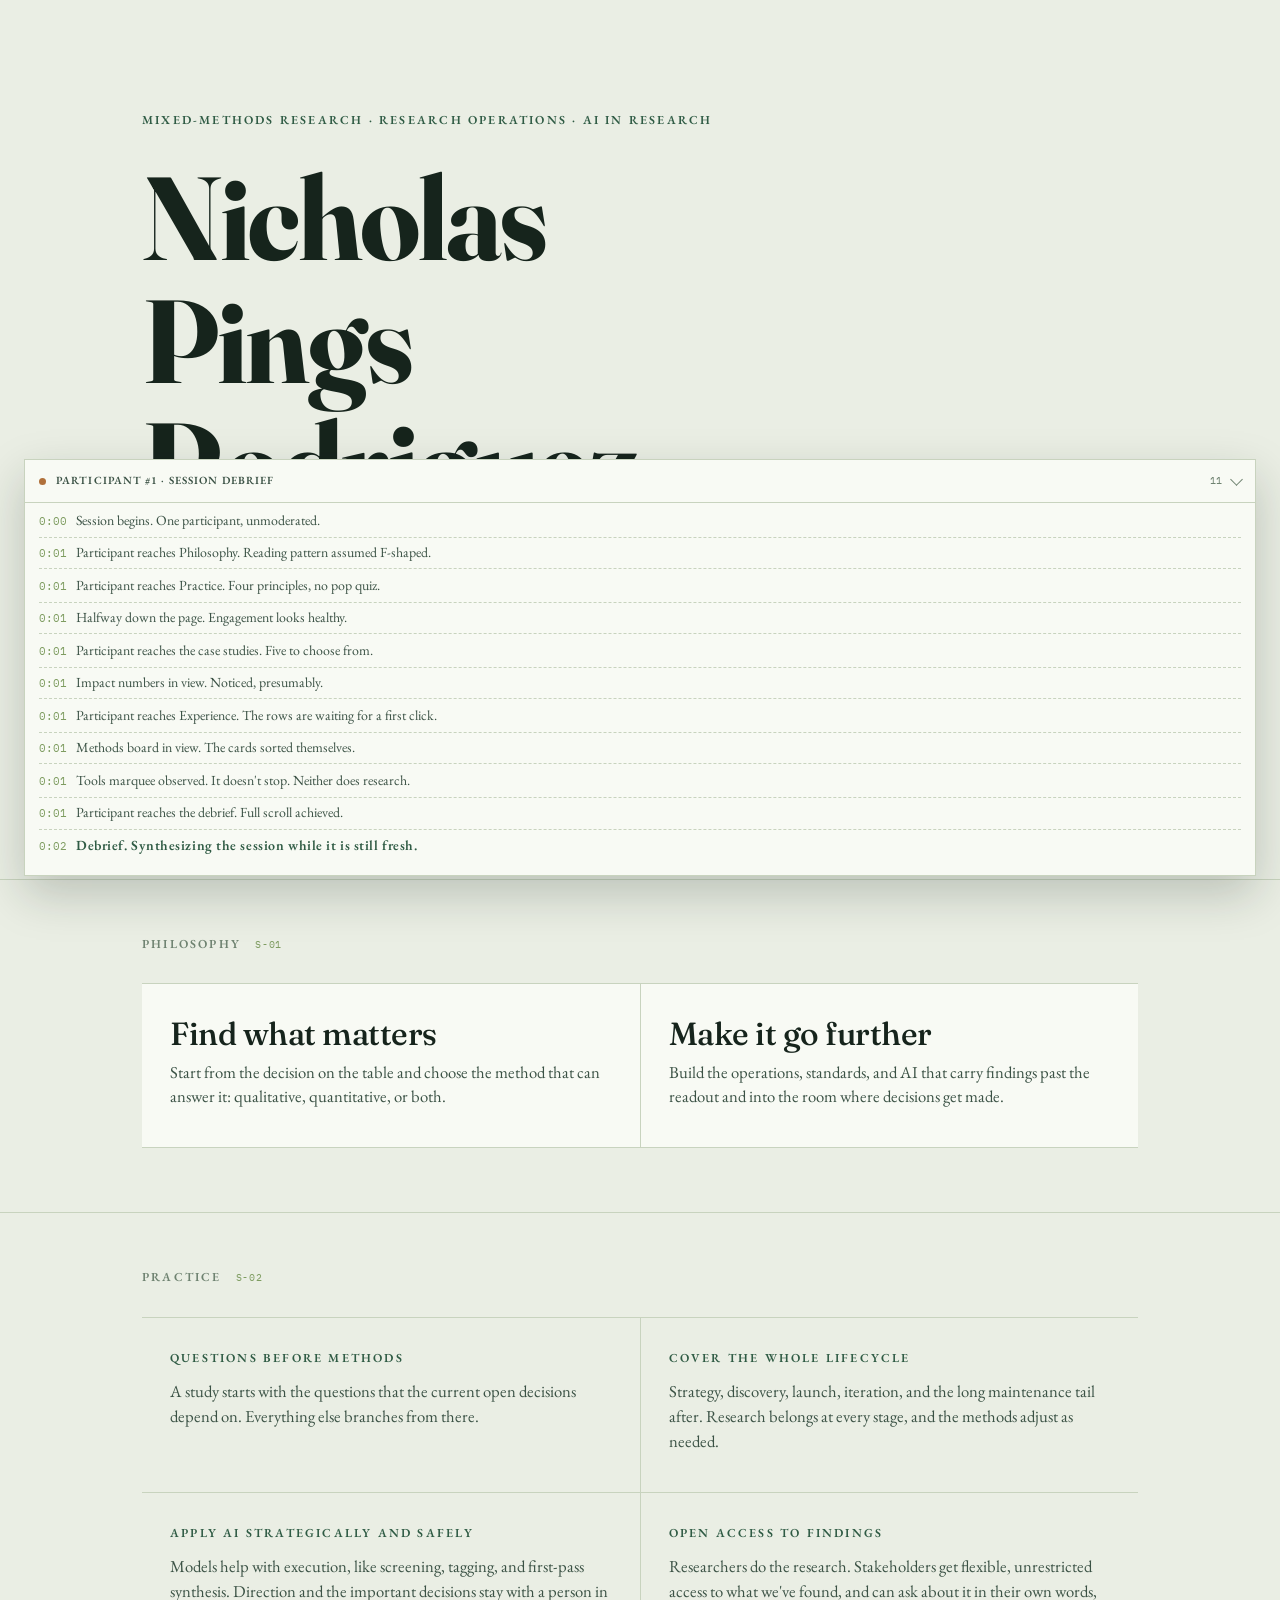
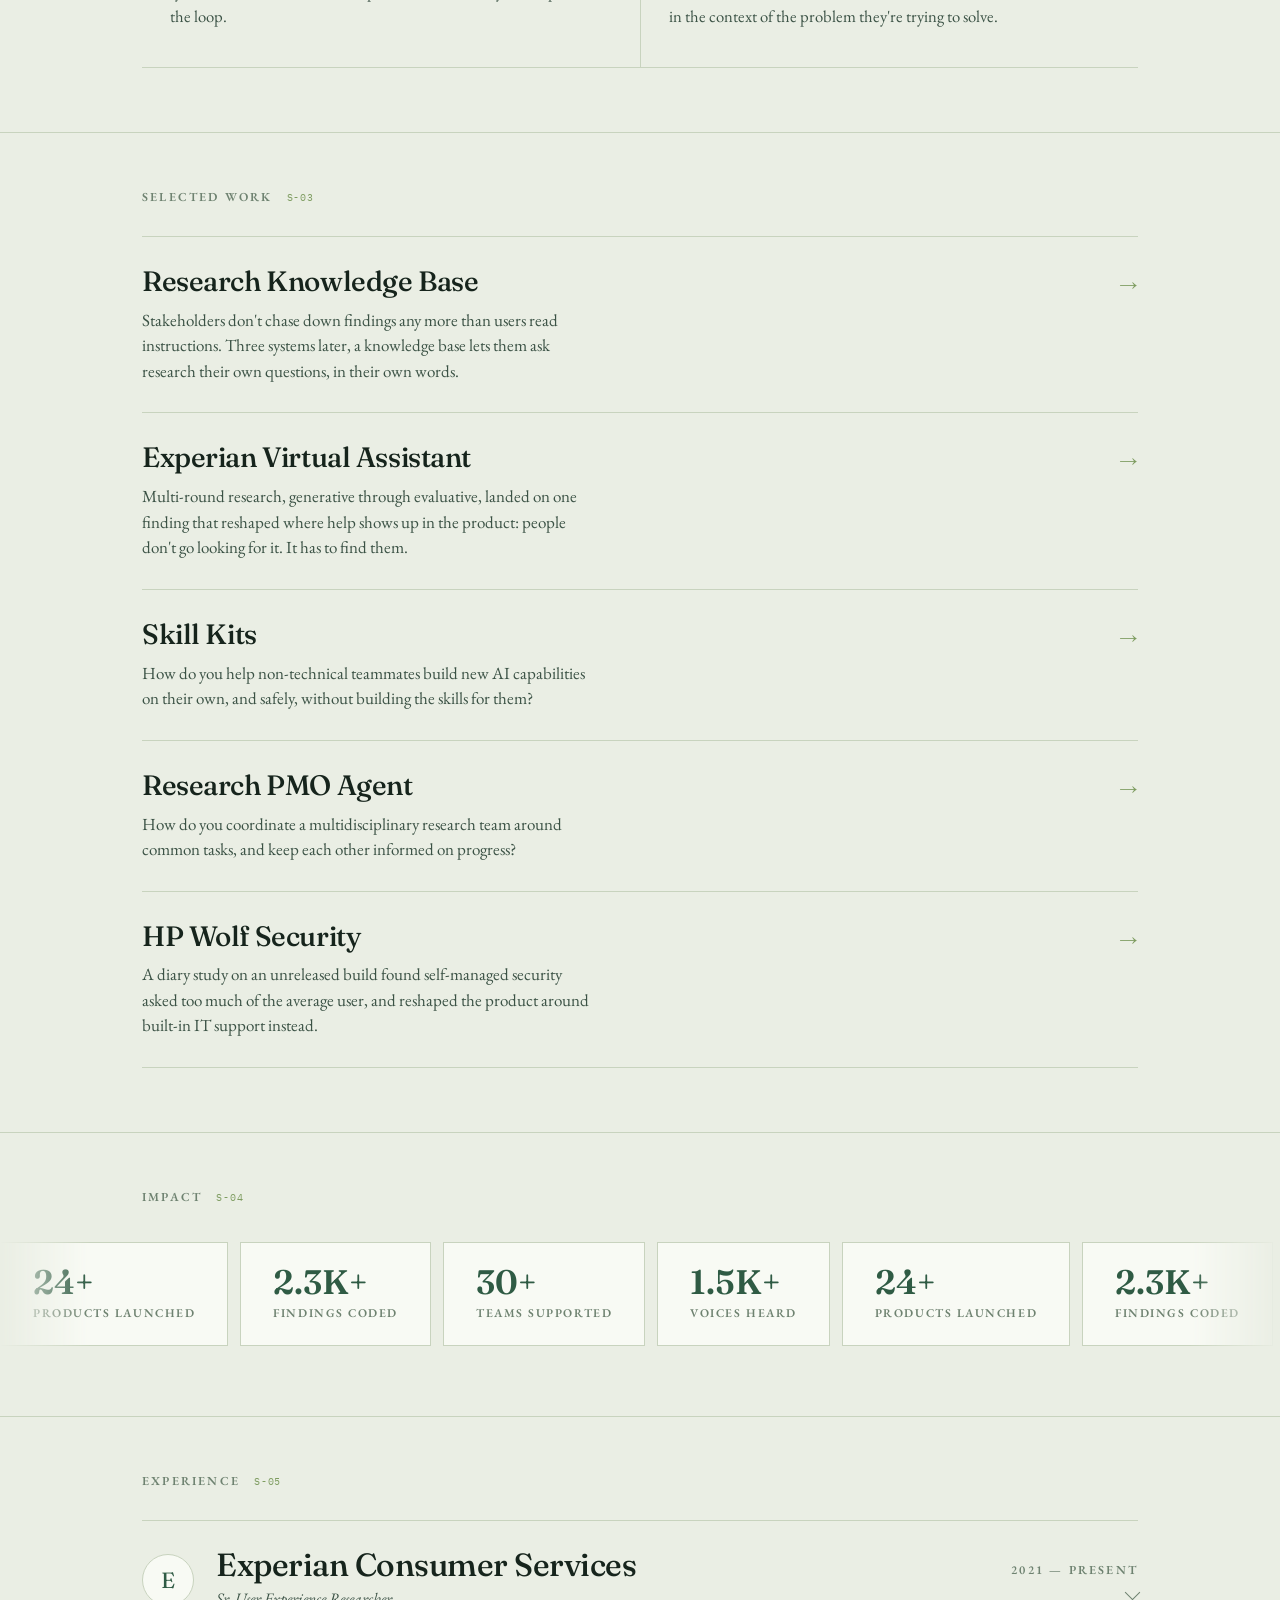
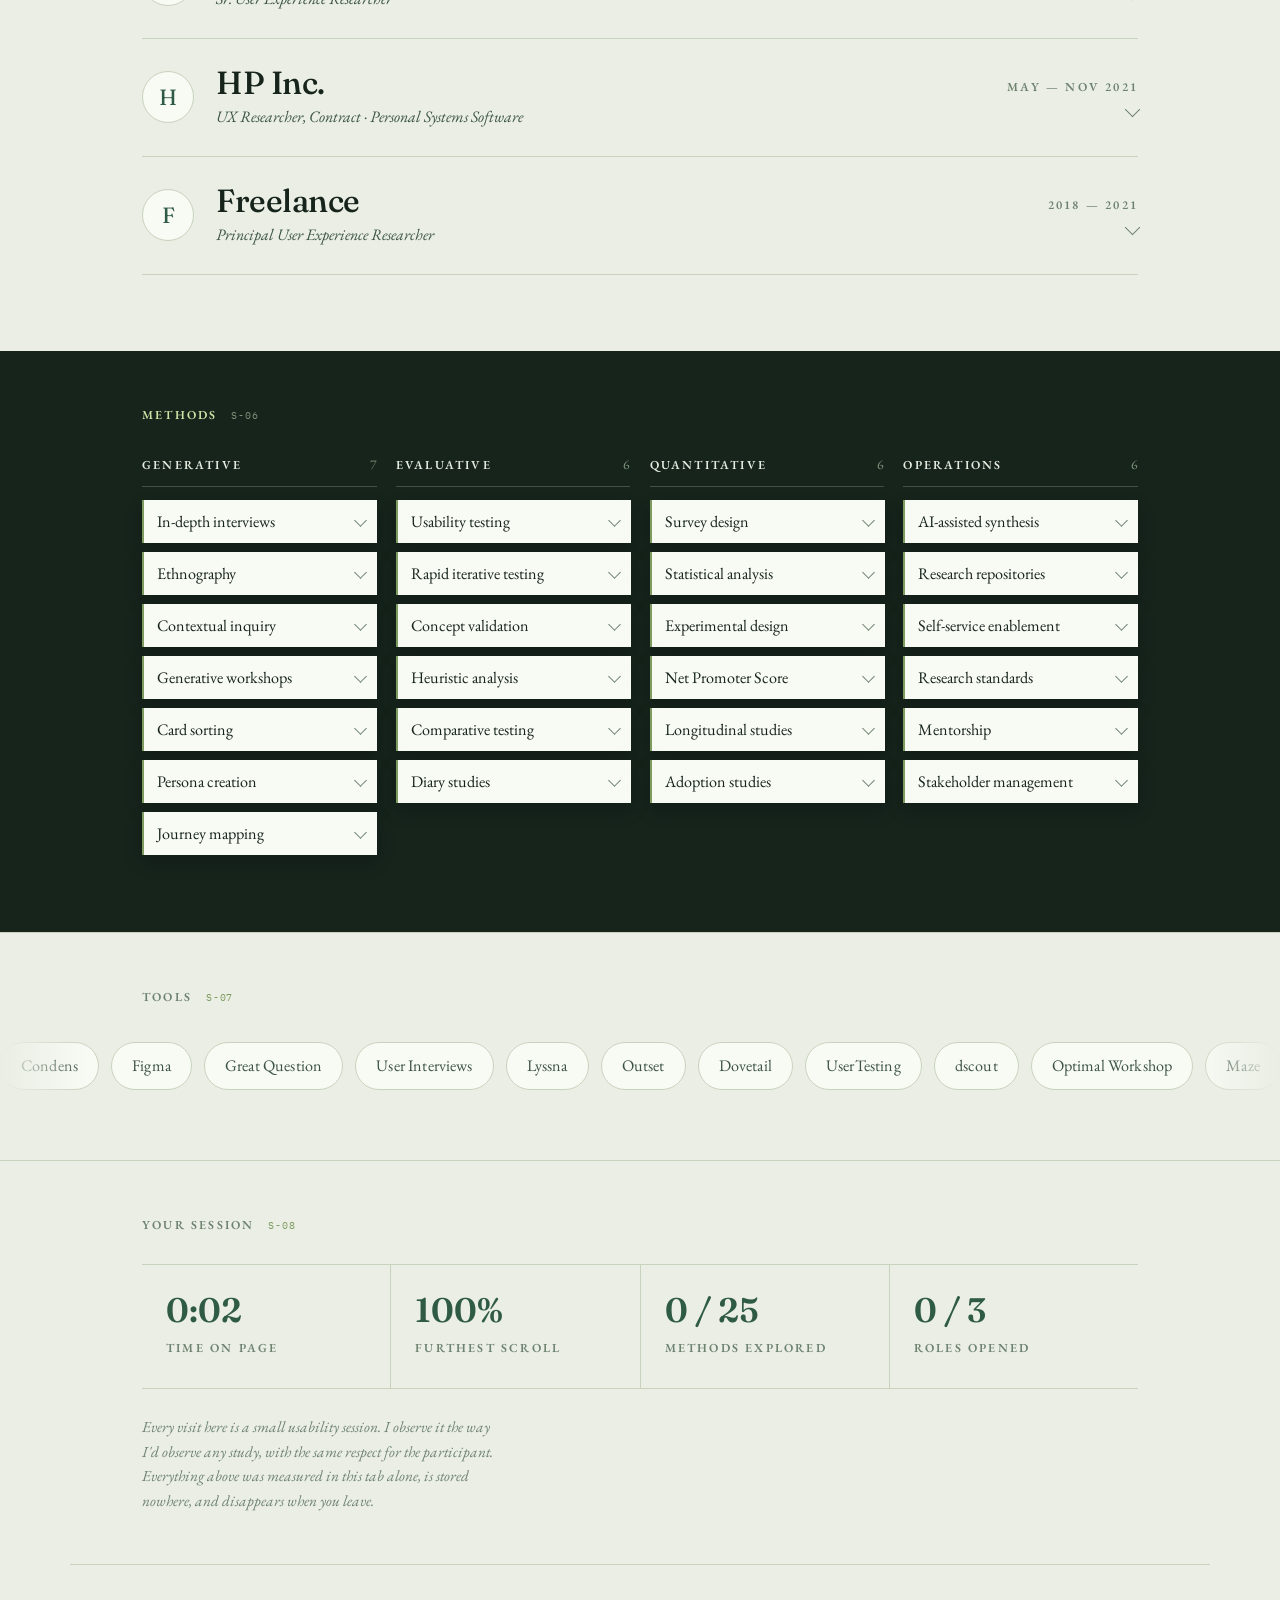
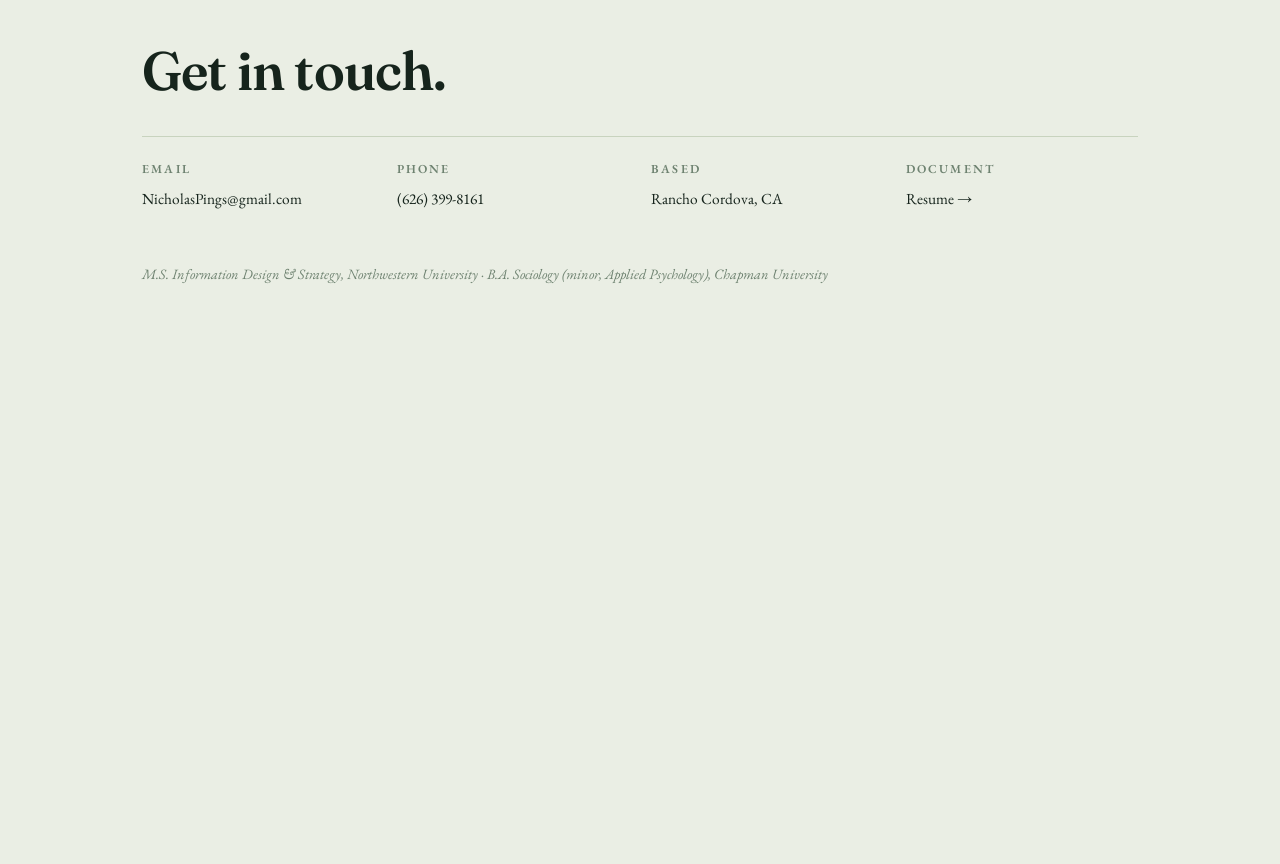
==== index.html @ bb171e82 "v2 homepage: new hero headline Co-Authored-By: Claude Opus 5.5 <noreply@anthropic.com>" ====
<!DOCTYPE html>
<html lang="en">
<head>
<meta charset="utf-8">
<meta name="viewport" content="width=device-width, initial-scale=1, viewport-fit=cover">
<meta name="color-scheme" content="light only">
<meta name="supported-color-schemes" content="light">
<title>Nicholas Pings Rodriguez &middot; Research, Research Operations &amp; AI</title>
<meta name="description" content="Mixed-methods researcher who rebuilt how research gets done at Experian, and brings AI into research with clear standards for where a model is trusted and where a person decides.">
<link rel="preconnect" href="https://fonts.googleapis.com">
<link rel="preconnect" href="https://fonts.gstatic.com" crossorigin>
<link href="https://fonts.googleapis.com/css2?family=EB+Garamond:ital,wght@0,400..600;1,400..500&family=Fraunces:opsz,wght@9..144,300..800&family=IBM+Plex+Mono:wght@400;500&display=swap" rel="stylesheet">
<style>
  :root{
    color-scheme: only light;
    --paper:#EAEEE4;
    --card:#F8FAF4;
    --ink:#16241C;
    --ink-soft:#3B5245;
    --muted:#6E8270;
    --rule:#C8D3BE;
    --pine:#2F5B44;
    --moss:#7E9C60;
    --leaf:#CFE2A6;
    --rec:#B0703A;
    --pad:clamp(22px,6vw,72px);
  }

  *{box-sizing:border-box;}
  html,body{margin:0;padding:0;max-width:100%;overflow-x:hidden;}
  html{
    scroll-behavior:smooth;
    background-color:var(--paper);
    background-image:linear-gradient(var(--paper),var(--paper));
  }
  body{
    background-color:transparent;color:var(--ink);
    font-family:"EB Garamond",Garamond,Georgia,serif;
    font-size:clamp(17px,1.05vw,19px);line-height:1.6;
    -webkit-font-smoothing:antialiased;-webkit-text-size-adjust:100%;
  }
  .page{background-color:var(--paper);background-image:linear-gradient(var(--paper),var(--paper));}
  a{color:inherit;}
  h2,h3{overflow-wrap:break-word;}

  .label{font-weight:600;font-size:.72em;letter-spacing:.18em;text-transform:uppercase;line-height:1.4;}
  .mono{font-family:"IBM Plex Mono",monospace;}
  .wrap{max-width:1140px;margin:0 auto;padding:0 var(--pad);}

  /* ================= hero ================= */
  .hero{padding-top:clamp(44px,9vw,112px);padding-bottom:clamp(36px,6vw,80px);}
  .eyebrow{color:var(--pine);margin:0 0 clamp(16px,3vw,28px);}
  h1.name{
    font-family:"Fraunces",Georgia,serif;font-weight:700;
    font-size:clamp(42px,13vw,118px);line-height:1.04;letter-spacing:-.02em;margin:0;
  }
  h1.name .dot{color:var(--moss);white-space:nowrap;}
  .thesis{
    font-style:italic;font-size:clamp(22px,5.6vw,42px);line-height:1.26;
    margin:clamp(20px,4vw,38px) 0 0;max-width:20ch;color:var(--ink-soft);
  }
  .mark{
    display:inline;padding:0 .08em;
    background-image:linear-gradient(var(--leaf),var(--leaf));
    background-repeat:no-repeat;background-position:0 90%;background-size:0% 32%;
  }
  .loaded .mark{background-size:100% 32%;transition:background-size .9s cubic-bezier(.22,.7,.2,1) .7s;}

  /* session pill */
  .session-pill{
    display:inline-flex;align-items:center;gap:9px;
    margin-top:clamp(26px,4vw,42px);padding:9px 16px;
    border:1px solid var(--rule);border-radius:999px;
    background-color:var(--card);background-image:linear-gradient(var(--card),var(--card));
    font-size:11.5px;letter-spacing:.12em;text-transform:uppercase;font-weight:500;
    color:var(--ink-soft);
  }
  .rec-dot{
    width:8px;height:8px;border-radius:50%;flex:none;
    background-color:var(--rec);background-image:linear-gradient(var(--rec),var(--rec));
    animation:blink 1.8s ease-in-out infinite;
  }
  @keyframes blink{0%,100%{opacity:1;}50%{opacity:.25;}}

  .rise{opacity:0;transform:translateY(14px);}
  .loaded .rise{opacity:1;transform:none;transition:opacity .8s ease,transform .8s cubic-bezier(.22,.7,.2,1);}
  .loaded .d1{transition-delay:.05s;}
  .loaded .d2{transition-delay:.16s;}
  .loaded .d3{transition-delay:.3s;}
  .loaded .d4{transition-delay:.44s;}

  /* ================= sections ================= */
  .band{border-top:1px solid var(--rule);}
  .sec-head{padding:clamp(34px,5vw,56px) 0 clamp(20px,2.6vw,30px);display:flex;align-items:baseline;gap:14px;}
  .sec-head .label{color:var(--muted);margin:0;}
  .sec-code{font-size:10px;color:var(--moss);letter-spacing:.08em;}

  .facets{
    display:grid;grid-template-columns:repeat(2,minmax(0,1fr));gap:1px;
    background-color:var(--rule);
    border-top:1px solid var(--rule);border-bottom:1px solid var(--rule);
    margin-bottom:clamp(34px,5vw,70px);
  }
  .facet{
    background-color:var(--paper);background-image:linear-gradient(var(--paper),var(--paper));
    min-width:0;padding:clamp(22px,2.8vw,32px) clamp(18px,2.2vw,28px) clamp(26px,3.4vw,38px);
  }
  .facet .label{color:var(--pine);display:block;margin-bottom:12px;}
  .facet p{margin:0;color:var(--ink-soft);line-height:1.5;font-size:.98em;}
  @media(max-width:760px){.facets{grid-template-columns:1fr;}}
  .facet.facet-head{background-color:var(--card);background-image:linear-gradient(var(--card),var(--card));}
  .facet-head .role-org{margin-bottom:8px;}

  /* ================= roles ================= */
  .roles{border-top:1px solid var(--rule);margin-bottom:clamp(30px,5vw,64px);}

  /* ================= case studies ================= */
  .cases{border-top:1px solid var(--rule);margin-bottom:clamp(30px,5vw,64px);}
  .case-card{
    display:block;text-decoration:none;color:inherit;
    padding:clamp(20px,2.8vw,28px) 0;border-bottom:1px solid var(--rule);
  }
  .case-card-top{display:flex;align-items:baseline;justify-content:space-between;gap:14px;}
  .case-card h3{
    font-family:"Fraunces",Georgia,serif;font-weight:500;
    font-size:clamp(21px,2.8vw,28px);letter-spacing:-.015em;margin:0;line-height:1.15;
  }
  .case-arrow{flex:none;color:var(--moss);font-size:1.1em;transition:transform .25s ease;}
  .case-card:hover .case-arrow{transform:translateX(4px);color:var(--pine);}
  .case-card p{margin:8px 0 0;color:var(--ink-soft);line-height:1.5;max-width:56ch;}
  details.role{border-bottom:1px solid var(--rule);}
  details.role summary{
    list-style:none;cursor:pointer;display:grid;
    grid-template-columns:auto minmax(0,1fr) auto;
    align-items:center;gap:clamp(12px,2.4vw,22px);
    padding:clamp(18px,2.4vw,26px) 0;
  }
  details.role summary::-webkit-details-marker{display:none;}
  .logo{
    width:clamp(40px,5vw,52px);height:clamp(40px,5vw,52px);flex:none;
    border-radius:50%;border:1px solid var(--rule);
    background-color:var(--card);background-image:linear-gradient(var(--card),var(--card));
    display:flex;align-items:center;justify-content:center;
    font-family:"Fraunces",Georgia,serif;font-size:clamp(17px,2vw,22px);
    color:var(--pine);line-height:1;
  }
  .logo img{width:100%;height:100%;border-radius:50%;object-fit:contain;padding:8px;}
  .role-org{
    font-family:"Fraunces",Georgia,serif;font-weight:500;
    font-size:clamp(21px,2.8vw,32px);line-height:1.1;letter-spacing:-.015em;margin:0;
  }
  .role-title{color:var(--ink-soft);margin:4px 0 0;font-style:italic;font-size:.94em;}
  .role-when{color:var(--muted);text-align:right;white-space:nowrap;}
  .chev{
    display:block;width:11px;height:11px;margin:8px 0 0 auto;
    border-right:1.5px solid var(--muted);border-bottom:1.5px solid var(--muted);
    transform:rotate(45deg);transition:transform .3s ease;
  }
  details.role[open] .chev{transform:rotate(-135deg);}
  .role-body{padding:0 0 clamp(24px,3vw,32px);max-width:64ch;}
  .role-body p{margin:0;color:var(--ink-soft);line-height:1.55;}
  .role-body ul{margin:14px 0 0;padding:0;list-style:none;}
  .role-body li{position:relative;padding-left:16px;margin-bottom:7px;color:var(--ink-soft);line-height:1.5;}
  .role-body li::before{content:"";position:absolute;left:0;top:.62em;width:7px;height:1.5px;background-color:var(--moss);}
  details.role[open] .role-body{animation:fadeUp .45s ease both;}
  @keyframes fadeUp{from{opacity:0;transform:translateY(6px);}to{opacity:1;transform:none;}}
  @media(max-width:640px){
    details.role summary{grid-template-columns:auto minmax(0,1fr);position:relative;}
    .role-when{grid-column:2;text-align:left;margin-top:2px;}
    .chev{display:none;}
    details.role summary::after{
      content:"";position:absolute;right:0;top:50%;width:10px;height:10px;
      border-right:1.5px solid var(--muted);border-bottom:1.5px solid var(--muted);
      transform:translateY(-70%) rotate(45deg);transition:transform .3s ease;
    }
    details.role[open] summary::after{transform:translateY(-30%) rotate(-135deg);}
  }

  /* ================= methods board ================= */
  .sort{
    background-color:var(--ink);background-image:linear-gradient(var(--ink),var(--ink));
    color:#E6EDE0;margin-top:clamp(38px,6vw,80px);padding-bottom:clamp(44px,6vw,80px);overflow:hidden;
  }
  .sort .sec-head .label{color:var(--leaf);}
  .sort .sec-code{color:#7E9179;}
  .board{display:grid;grid-template-columns:repeat(4,minmax(0,1fr));gap:clamp(12px,1.5vw,20px);align-items:start;}
  @media(max-width:900px){.board{grid-template-columns:repeat(2,minmax(0,1fr));}}

  .cluster{min-width:0;}
  .cluster-head{
    display:flex;align-items:baseline;justify-content:space-between;gap:10px;
    padding-bottom:10px;margin-bottom:13px;border-bottom:1px solid rgba(230,237,224,.22);
    opacity:0;transform:translateY(8px);
  }
  .sorted .cluster-head{opacity:1;transform:none;transition:opacity .6s ease .5s,transform .6s ease .5s;}
  .cluster-head .label{color:#E6EDE0;}
  .cluster-head .n{color:#7E9179;font-size:.8em;}

  .chip{
    display:block;
    background-color:var(--card);background-image:linear-gradient(var(--card),var(--card));
    color:var(--ink);border-left:2px solid var(--moss);
    padding:0;margin-bottom:9px;
    box-shadow:0 8px 18px rgba(0,0,0,.2);
    opacity:0;transform:translate(var(--dx,0px),var(--dy,0px)) rotate(var(--r,0deg));
    will-change:transform,opacity;
  }
  .sorted .chip{
    opacity:1;transform:none;
    transition:transform 1s cubic-bezier(.2,.72,.24,1),opacity .55s ease,border-color .25s ease;
    transition-delay:calc(var(--i) * 38ms);
  }
  .chip:last-child{margin-bottom:0;}
  .chip:hover{border-left-color:var(--pine);}
  .chip[open]{border-left-color:var(--pine);}
  .chip summary{
    display:flex;align-items:center;justify-content:space-between;gap:10px;
    list-style:none;cursor:pointer;padding:11px 12px 11px 13px;
  }
  .chip summary::-webkit-details-marker{display:none;}
  .chip-name{font-size:.95em;line-height:1.3;}
  .chip-caret{
    flex:none;width:9px;height:9px;margin-top:-2px;
    border-right:1.5px solid var(--muted);border-bottom:1.5px solid var(--muted);
    transform:rotate(45deg);transition:transform .28s ease;
  }
  .chip[open] .chip-caret{transform:rotate(-135deg);border-color:var(--pine);}
  .chip-desc{margin:0;padding:0 13px 13px;font-size:.86em;line-height:1.45;color:var(--ink-soft);font-style:italic;}
  .chip[open] .chip-desc{animation:fadeUp .3s ease both;}

  /* ================= marquees ================= */
  .impact,.tools{padding-bottom:clamp(34px,5vw,64px);}
  .marquee{
    position:relative;overflow:hidden;padding:6px 0;
    -webkit-mask-image:linear-gradient(90deg,transparent,#000 7%,#000 93%,transparent);
    mask-image:linear-gradient(90deg,transparent,#000 7%,#000 93%,transparent);
  }
  .track{display:flex;width:max-content;animation:slide 46s linear infinite;}
  .track > *{margin-right:12px;}
  .track-impact{animation-duration:38s;}
  .marquee:hover .track,.marquee:focus-within .track{animation-play-state:paused;}
  @keyframes slide{to{transform:translateX(-50%);}}
  .tool{
    flex:none;padding:10px 20px;border:1px solid var(--rule);border-radius:999px;
    background-color:var(--card);background-image:linear-gradient(var(--card),var(--card));
    color:var(--ink-soft);white-space:nowrap;font-size:.95em;letter-spacing:.01em;
  }
  .stat{
    flex:none;display:flex;flex-direction:column;gap:5px;
    padding:clamp(16px,2vw,22px) clamp(24px,2.6vw,32px);
    border:1px solid var(--rule);
    background-color:var(--card);background-image:linear-gradient(var(--card),var(--card));
    min-width:150px;
  }
  .stat-num{
    font-family:"Fraunces",Georgia,serif;font-weight:600;
    font-size:clamp(26px,3vw,34px);line-height:1;color:var(--pine);
  }
  .stat-label{font-weight:600;font-size:.7em;letter-spacing:.13em;text-transform:uppercase;color:var(--muted);}

  /* ================= debrief ================= */
  .debrief{border-top:1px solid var(--rule);padding-bottom:clamp(30px,4vw,52px);}
  .debrief-grid{
    display:grid;grid-template-columns:repeat(4,minmax(0,1fr));gap:1px;
    background-color:var(--rule);border-top:1px solid var(--rule);border-bottom:1px solid var(--rule);
  }
  @media(max-width:760px){.debrief-grid{grid-template-columns:repeat(2,minmax(0,1fr));}}
  .d-cell{
    background-color:var(--paper);background-image:linear-gradient(var(--paper),var(--paper));
    padding:clamp(18px,2.4vw,28px) clamp(16px,2vw,24px);
  }
  .d-num{
    font-family:"Fraunces",Georgia,serif;font-weight:600;
    font-size:clamp(24px,3vw,34px);line-height:1;color:var(--pine);display:block;margin-bottom:6px;
    font-variant-numeric:tabular-nums;
  }
  .d-cell .label{color:var(--muted);}
  .debrief-note{
    margin:clamp(18px,2.4vw,26px) 0 0;color:var(--muted);font-size:.9em;font-style:italic;max-width:52ch;
  }

  /* ================= observer panel ================= */
  .page{padding-bottom:0;transition:padding-bottom .45s cubic-bezier(.22,.7,.2,1);}
  body.obs-open .page{padding-bottom:clamp(260px,42vh,380px);}
  .observer{
    position:fixed;right:clamp(12px,2vw,24px);bottom:clamp(12px,2vw,24px);z-index:80;
    width:min(320px,calc(100vw - 24px));
    background-color:var(--card);background-image:linear-gradient(var(--card),var(--card));
    border:1px solid var(--rule);
    box-shadow:0 18px 44px rgba(22,36,28,.22);
    transform:translateY(calc(100% - 46px));
    transition:transform .45s cubic-bezier(.22,.7,.2,1);
  }
  .observer.open{transform:translateY(0);}
  /* at full scroll the notes widen into a session debrief */
  .observer{transition:transform .45s cubic-bezier(.22,.7,.2,1),width .6s cubic-bezier(.22,.7,.2,1);}
  .observer.full{width:calc(100vw - 2 * clamp(12px,2vw,24px));}
  .observer.full .observer-log{max-height:min(52vh,440px);}
  body.obs-open.obs-full .page{padding-bottom:clamp(340px,58vh,500px);}
  .observer-log li.note-head span:last-child{font-weight:600;color:var(--pine);letter-spacing:.04em;}
  .observer-log li.note-key span:last-child{color:var(--ink);}
  .observer-head{
    display:flex;align-items:center;gap:10px;
    width:100%;padding:12px 14px;border:0;background:transparent;
    font:inherit;cursor:pointer;text-align:left;
  }
  .observer-head .rec-dot{width:7px;height:7px;}
  .observer-title{
    flex:1;min-width:0;font-weight:600;font-size:11px;letter-spacing:.1em;text-transform:uppercase;color:var(--ink-soft);
    white-space:nowrap;overflow:hidden;text-overflow:ellipsis;
  }
  .observer-count{
    font-family:"IBM Plex Mono",monospace;font-size:10px;color:var(--muted);
  }
  .observer-caret{
    width:9px;height:9px;flex:none;
    border-right:1.5px solid var(--muted);border-bottom:1.5px solid var(--muted);
    transform:rotate(-135deg);transition:transform .3s ease;margin-top:3px;
  }
  .observer.open .observer-caret{transform:rotate(45deg);margin-top:-3px;}
  .observer-log{
    max-height:min(38vh,300px);overflow-y:auto;
    padding:2px 14px 14px;margin:0;list-style:none;
    border-top:1px solid var(--rule);
  }
  .observer-log li{
    display:flex;gap:9px;align-items:baseline;
    padding:6px 0;border-bottom:1px dashed var(--rule);
    font-size:.82em;line-height:1.4;color:var(--ink-soft);
    animation:noteIn .4s ease both;
  }
  .observer-log li:last-child{border-bottom:0;}
  @keyframes noteIn{from{opacity:0;transform:translateX(8px);}to{opacity:1;transform:none;}}
  .note-t{font-family:"IBM Plex Mono",monospace;font-size:.82em;color:var(--moss);flex:none;}

  /* ================= footer ================= */
  .foot{padding-top:clamp(44px,6vw,88px);padding-bottom:clamp(40px,5vw,70px);border-top:1px solid var(--rule);}
  .foot-lead{
    font-family:"Fraunces",Georgia,serif;font-weight:600;
    font-size:clamp(28px,4.6vw,54px);line-height:1.08;letter-spacing:-.015em;
    margin:0 0 clamp(24px,3vw,36px);max-width:16ch;
  }
  .foot-grid{display:grid;grid-template-columns:repeat(4,minmax(0,1fr));gap:22px;border-top:1px solid var(--rule);padding-top:24px;}
  @media(max-width:820px){.foot-grid{grid-template-columns:repeat(2,minmax(0,1fr));}}
  .fitem .label{color:var(--muted);display:block;margin-bottom:6px;}
  .fitem a,.fitem em{font-style:normal;font-size:clamp(15px,1.2vw,18px);text-decoration:none;border-bottom:1px solid transparent;overflow-wrap:anywhere;}
  .fitem a:hover{color:var(--pine);border-bottom-color:var(--moss);}
  .colophon{margin-top:clamp(32px,4vw,52px);color:var(--muted);font-size:.84em;font-style:italic;}

  @media (prefers-reduced-motion:reduce){
    html{scroll-behavior:auto;}
    *,*::before,*::after{transition-duration:.01ms !important;}
    .track,.track-impact{animation:none;}
    .rec-dot{animation:none;}
    .rise,.chip,.cluster-head{opacity:1;transform:none;}
    .mark{background-size:100% 32%;}
    details.role[open] .role-body,.chip[open] .chip-desc{animation:none;}
    .observer-log li{animation:none;}
    .observer{transition:none;}
  }
  a:focus-visible,summary:focus-visible,button:focus-visible{outline:2px solid var(--pine);outline-offset:3px;}
  .sort a:focus-visible,.sort summary:focus-visible{outline-color:var(--leaf);}
</style>
<noscript><style>
  .rise,.chip,.cluster-head{opacity:1;transform:none;}
  .mark{background-size:100% 32%;}
  .observer,.session-pill,.debrief{display:none;}
</style></noscript>
</head>
<body>
<div class="page">

<header class="hero wrap" id="top">
  <p class="eyebrow label rise d1">Mixed-methods research &middot; Research operations &middot; AI in research</p>
  <h1 class="name rise d2">Nicholas<br>Pings<br>Rodriguez<span class="dot">.</span></h1>
  <p class="thesis rise d3"><span class="mark">Adaptive research</span> to support a consistently shifting landscape.</p>
  <div class="rise d4">
    <span class="session-pill"><i class="rec-dot" aria-hidden="true"></i>Session in progress</span>
  </div>
</header>

<section class="band" id="philosophy" data-obs="Philosophy">
  <div class="wrap">
    <div class="sec-head"><p class="label">Philosophy</p><span class="sec-code mono">S-01</span></div>
    <div class="facets">
      <div class="facet facet-head">
        <h3 class="role-org">Find what matters</h3>
        <p>Start from the decision on the table and choose the method that can answer it: qualitative, quantitative, or both.</p>
      </div>
      <div class="facet facet-head">
        <h3 class="role-org">Make it go further</h3>
        <p>Build the operations, standards, and AI that carry findings past the readout and into the room where decisions get made.</p>
      </div>
    </div>
  </div>
</section>

<section class="band" id="practice" data-obs="Practice">
  <div class="wrap">
    <div class="sec-head"><p class="label">Practice</p><span class="sec-code mono">S-02</span></div>
    <div class="facets">
      <div class="facet">
        <span class="label">Questions before methods</span>
        <p>A study starts with the questions that the current open decisions depend on. Everything else branches from there.</p>
      </div>
      <div class="facet">
        <span class="label">Cover the whole lifecycle</span>
        <p>Strategy, discovery, launch, iteration, and the long maintenance tail after. Research belongs at every stage, and the methods adjust as needed.</p>
      </div>
      <div class="facet">
        <span class="label">Apply AI strategically and safely</span>
        <p>Models help with execution, like screening, tagging, and first-pass synthesis. Direction and the important decisions stay with a person in the loop.</p>
      </div>
      <div class="facet">
        <span class="label">Open access to findings</span>
        <p>Researchers do the research. Stakeholders get flexible, unrestricted access to what we've found, and can ask about it in their own words, in the context of the problem they're trying to solve.</p>
      </div>
    </div>
  </div>
</section>

<section class="band" id="selected-work" data-obs="Selected Work">
  <div class="wrap">
    <div class="sec-head"><p class="label">Selected work</p><span class="sec-code mono">S-03</span></div>
    <div class="cases">
      <a class="case-card" href="research-knowledge-base.html">
        <div class="case-card-top">
          <h3>Research Knowledge Base</h3>
          <span class="case-arrow" aria-hidden="true">&rarr;</span>
        </div>
        <p>Stakeholders don't chase down findings any more than users read instructions. Three systems later, a knowledge base lets them ask research their own questions, in their own words.</p>
      </a>
      <a class="case-card" href="experian-eva.html">
        <div class="case-card-top">
          <h3>Experian Virtual Assistant</h3>
          <span class="case-arrow" aria-hidden="true">&rarr;</span>
        </div>
        <p>Multi-round research, generative through evaluative, landed on one finding that reshaped where help shows up in the product: people don't go looking for it. It has to find them.</p>
      </a>
      <a class="case-card" href="skill-kits.html">
        <div class="case-card-top">
          <h3>Skill Kits</h3>
          <span class="case-arrow" aria-hidden="true">&rarr;</span>
        </div>
        <p>How do you help non-technical teammates build new AI capabilities on their own, and safely, without building the skills for them?</p>
      </a>
      <a class="case-card" href="research-pmo-agent.html">
        <div class="case-card-top">
          <h3>Research PMO Agent</h3>
          <span class="case-arrow" aria-hidden="true">&rarr;</span>
        </div>
        <p>How do you coordinate a multidisciplinary research team around common tasks, and keep each other informed on progress?</p>
      </a>
      <a class="case-card" href="hp-wolf-security.html">
        <div class="case-card-top">
          <h3>HP Wolf Security</h3>
          <span class="case-arrow" aria-hidden="true">&rarr;</span>
        </div>
        <p>A diary study on an unreleased build found self-managed security asked too much of the average user, and reshaped the product around built-in IT support instead.</p>
      </a>
    </div>
  </div>
</section>

<section class="band impact" id="impact" data-obs="Impact">
  <div class="wrap"><div class="sec-head"><p class="label">Impact</p><span class="sec-code mono">S-04</span></div></div>
  <div class="marquee">
    <div class="track track-impact">
      <div class="stat"><span class="stat-num">24+</span><span class="stat-label">Products launched</span></div>
      <div class="stat"><span class="stat-num">2.3K+</span><span class="stat-label">Findings coded</span></div>
      <div class="stat"><span class="stat-num">30+</span><span class="stat-label">Teams supported</span></div>
      <div class="stat"><span class="stat-num">1.5K+</span><span class="stat-label">Voices heard</span></div>
    </div>
  </div>
</section>

<section class="band" id="work" data-obs="Experience">
  <div class="wrap">
    <div class="sec-head"><p class="label">Experience</p><span class="sec-code mono">S-05</span></div>
    <div class="roles">

      <details class="role" data-role="Experian">
        <summary>
          <!-- swap the letter for <img src="experian.svg" alt="Experian"> when you have the asset -->
          <span class="logo" aria-hidden="true">E</span>
          <span>
            <h3 class="role-org">Experian Consumer Services</h3>
            <p class="role-title">Sr. User Experience Researcher</p>
          </span>
          <span class="role-when label">2021 &mdash; Present<span class="chev"></span></span>
        </summary>
        <div class="role-body">
          <p>I research across the full consumer product portfolio, and across the full life of each product too, from strategic groundwork through launch, iteration, and long-term maintenance. The method changes depending on the stage.</p>
          <ul>
            <li>Rebuilt research operations over about two years: self-service access for stakeholders, research standards, onboarding, and mentoring.</li>
            <li>Led research on integrating generative AI into the consumer experience; recommendations shaped Experian's educational tools.</li>
            <li>Introduced AI-assisted screening, analysis, and synthesis, and set the standards for where a model is trusted and where a person decides.</li>
            <li>Helped define Experian's internal Applied AI practices, and work closely with the Applied AI team on pilot projects: a research knowledge base, a PMO agent, and skill kits. Also built PII-stripping preprocessing tools and competitor monitoring.</li>
            <li>Partner with design, engineering, and product teams, translating findings into roadmaps and design decisions.</li>
          </ul>
        </div>
      </details>

      <details class="role" data-role="HP">
        <summary>
          <!-- swap the letters for <img src="hp.svg" alt="HP Inc."> when you have the asset -->
          <span class="logo" aria-hidden="true">H</span>
          <span>
            <h3 class="role-org">HP Inc.</h3>
            <p class="role-title">UX Researcher, Contract &middot; Personal Systems Software</p>
          </span>
          <span class="role-when label">May &mdash; Nov 2021<span class="chev"></span></span>
        </summary>
        <div class="role-body">
          <p>At HP I ran launch-aligned studies across Wolf Security, including VPN and antivirus protection, plus webcam utilities and HP Dev One. I also facilitated design thinking workshops with a cross-functional team spanning several business units.</p>
        </div>
      </details>

      <details class="role" data-role="Freelance">
        <summary>
          <span class="logo" aria-hidden="true">F</span>
          <span>
            <h3 class="role-org">Freelance</h3>
            <p class="role-title">Principal User Experience Researcher</p>
          </span>
          <span class="role-when label">2018 &mdash; 2021<span class="chev"></span></span>
        </summary>
        <div class="role-body">
          <p>I scoped and ran full research programs for clients in travel, health and wellness, and personal organization, across various platforms.</p>
          <ul>
            <li>Usability studies, concept validation, comparative testing, and generative workshops.</li>
            <li>Delivered executive readouts, personas, journey maps, NPS and statistical analysis, and prioritized recommendations.</li>
          </ul>
        </div>
      </details>

    </div>
  </div>
</section>

<section class="sort" id="methods" data-obs="Methods">
  <div class="wrap">
    <div class="sec-head"><p class="label">Methods</p><span class="sec-code mono">S-06</span></div>

    <div class="board" id="board">

      <div class="cluster">
        <div class="cluster-head"><span class="label">Generative</span><span class="n">7</span></div>
        <details class="chip"><summary><span class="chip-name">In-depth interviews</span><span class="chip-caret" aria-hidden="true"></span></summary><p class="chip-desc">One-on-one conversations that surface the reasoning behind what people do.</p></details>
        <details class="chip"><summary><span class="chip-name">Ethnography</span><span class="chip-caret" aria-hidden="true"></span></summary><p class="chip-desc">Immersive observation of people in their natural setting to understand behavior in context.</p></details>
        <details class="chip"><summary><span class="chip-name">Contextual inquiry</span><span class="chip-caret" aria-hidden="true"></span></summary><p class="chip-desc">Observing people in their own environment as they work through a real task.</p></details>
        <details class="chip"><summary><span class="chip-name">Generative workshops</span><span class="chip-caret" aria-hidden="true"></span></summary><p class="chip-desc">Structured sessions where teams and users produce early concepts together.</p></details>
        <details class="chip"><summary><span class="chip-name">Card sorting</span><span class="chip-caret" aria-hidden="true"></span></summary><p class="chip-desc">Participants group and label content to reveal the mental model behind an information architecture.</p></details>
        <details class="chip"><summary><span class="chip-name">Persona creation</span><span class="chip-caret" aria-hidden="true"></span></summary><p class="chip-desc">Consolidating research into a small set of user models teams can design against.</p></details>
        <details class="chip"><summary><span class="chip-name">Journey mapping</span><span class="chip-caret" aria-hidden="true"></span></summary><p class="chip-desc">Charting the full path a person takes across touchpoints to locate friction and gaps.</p></details>
      </div>

      <div class="cluster">
        <div class="cluster-head"><span class="label">Evaluative</span><span class="n">6</span></div>
        <details class="chip"><summary><span class="chip-name">Usability testing</span><span class="chip-caret" aria-hidden="true"></span></summary><p class="chip-desc">Watching people attempt real tasks to find where a design breaks down.</p></details>
        <details class="chip"><summary><span class="chip-name">Rapid iterative testing</span><span class="chip-caret" aria-hidden="true"></span></summary><p class="chip-desc">Testing, fixing, and retesting in short cycles so each change is validated as it's made.</p></details>
        <details class="chip"><summary><span class="chip-name">Concept validation</span><span class="chip-caret" aria-hidden="true"></span></summary><p class="chip-desc">Putting an early idea in front of users to check the premise before anything gets built.</p></details>
        <details class="chip"><summary><span class="chip-name">Heuristic analysis</span><span class="chip-caret" aria-hidden="true"></span></summary><p class="chip-desc">Expert review of an interface against established usability principles.</p></details>
        <details class="chip"><summary><span class="chip-name">Comparative testing</span><span class="chip-caret" aria-hidden="true"></span></summary><p class="chip-desc">Running identical tasks across competing designs to see which performs better.</p></details>
        <details class="chip"><summary><span class="chip-name">Diary studies</span><span class="chip-caret" aria-hidden="true"></span></summary><p class="chip-desc">Participants log experiences over days or weeks to capture behavior across time.</p></details>
      </div>

      <div class="cluster">
        <div class="cluster-head"><span class="label">Quantitative</span><span class="n">6</span></div>
        <details class="chip"><summary><span class="chip-name">Survey design</span><span class="chip-caret" aria-hidden="true"></span></summary><p class="chip-desc">Structuring questions so the resulting data answers the question actually being asked.</p></details>
        <details class="chip"><summary><span class="chip-name">Statistical analysis</span><span class="chip-caret" aria-hidden="true"></span></summary><p class="chip-desc">Testing whether observed differences in the data are real or noise.</p></details>
        <details class="chip"><summary><span class="chip-name">Experimental design</span><span class="chip-caret" aria-hidden="true"></span></summary><p class="chip-desc">Structuring A/B and multivariate tests so results are attributable to the change.</p></details>
        <details class="chip"><summary><span class="chip-name">Net Promoter Score</span><span class="chip-caret" aria-hidden="true"></span></summary><p class="chip-desc">A single-question loyalty benchmark, tracked over time and read alongside qualitative signal.</p></details>
        <details class="chip"><summary><span class="chip-name">Longitudinal studies</span><span class="chip-caret" aria-hidden="true"></span></summary><p class="chip-desc">Measuring the same population repeatedly to see how attitudes and behavior shift.</p></details>
        <details class="chip"><summary><span class="chip-name">Adoption studies</span><span class="chip-caret" aria-hidden="true"></span></summary><p class="chip-desc">Measuring whether a released feature is found, used, and kept.</p></details>
      </div>

      <div class="cluster">
        <div class="cluster-head"><span class="label">Operations</span><span class="n">6</span></div>
        <details class="chip"><summary><span class="chip-name">AI-assisted synthesis</span><span class="chip-caret" aria-hidden="true"></span></summary><p class="chip-desc">Models handle transcription, tagging, and first-pass analysis under defined review standards.</p></details>
        <details class="chip"><summary><span class="chip-name">Research repositories</span><span class="chip-caret" aria-hidden="true"></span></summary><p class="chip-desc">A searchable store of findings so prior work is reused rather than rediscovered.</p></details>
        <details class="chip"><summary><span class="chip-name">Self-service enablement</span><span class="chip-caret" aria-hidden="true"></span></summary><p class="chip-desc">Tooling and templates that let stakeholders answer routine questions without a full study.</p></details>
        <details class="chip"><summary><span class="chip-name">Research standards</span><span class="chip-caret" aria-hidden="true"></span></summary><p class="chip-desc">Documented expectations for method, sample, and rigor at each stage of the life cycle.</p></details>
        <details class="chip"><summary><span class="chip-name">Mentorship</span><span class="chip-caret" aria-hidden="true"></span></summary><p class="chip-desc">Onboarding and coaching researchers through study design review and craft feedback.</p></details>
        <details class="chip"><summary><span class="chip-name">Stakeholder management</span><span class="chip-caret" aria-hidden="true"></span></summary><p class="chip-desc">Aligning partners on the question, the method, and what the findings can and can't decide.</p></details>
      </div>

    </div>
  </div>
</section>

<section class="band tools" id="tools" data-obs="Tools">
  <div class="wrap"><div class="sec-head"><p class="label">Tools</p><span class="sec-code mono">S-07</span></div></div>
  <div class="marquee">
    <div class="track">
      <span class="tool">Condens</span><span class="tool">Figma</span><span class="tool">Great Question</span>
      <span class="tool">User Interviews</span><span class="tool">Lyssna</span><span class="tool">Outset</span>
      <span class="tool">Dovetail</span><span class="tool">UserTesting</span><span class="tool">dscout</span>
      <span class="tool">Optimal Workshop</span><span class="tool">Maze</span><span class="tool">Qualtrics</span>
      <span class="tool">Sprig</span><span class="tool">FigJam</span><span class="tool">Miro</span>
      <span class="tool">Tableau</span><span class="tool">SPSS</span><span class="tool">Ethnio</span>
      <span class="tool">Jira</span><span class="tool">UserZoom</span><span class="tool">TheyDo</span><span class="tool">LookBack</span>
    </div>
  </div>
</section>

<section class="band debrief" id="debrief" data-obs="Debrief">
  <div class="wrap">
    <div class="sec-head"><p class="label">Your session</p><span class="sec-code mono">S-08</span></div>
    <div class="debrief-grid">
      <div class="d-cell"><span class="d-num" id="dTime">0:00</span><span class="label">Time on page</span></div>
      <div class="d-cell"><span class="d-num" id="dDepth">0%</span><span class="label">Furthest scroll</span></div>
      <div class="d-cell"><span class="d-num" id="dMethods">0 / 25</span><span class="label">Methods explored</span></div>
      <div class="d-cell"><span class="d-num" id="dRoles">0 / 3</span><span class="label">Roles opened</span></div>
    </div>
    <p class="debrief-note">Every visit here is a small usability session. I observe it the way I'd observe any study, with the same respect for the participant. Everything above was measured in this tab alone, is stored nowhere, and disappears when you leave.</p>
  </div>
</section>

<footer class="foot wrap">
  <p class="foot-lead">Get in touch.</p>
  <div class="foot-grid">
    <div class="fitem"><span class="label">Email</span><a href="mailto:NicholasPings@gmail.com">NicholasPings@gmail.com</a></div>
    <div class="fitem"><span class="label">Phone</span><a href="tel:+16263998161">(626) 399-8161</a></div>
    <div class="fitem"><span class="label">Based</span><em>Rancho Cordova, CA</em></div>
    <div class="fitem"><span class="label">Document</span><a href="resume.html">Resume &rarr;</a></div>
  </div>
  <p class="colophon">M.S. Information Design &amp; Strategy, Northwestern University &middot; B.A. Sociology (minor, Applied Psychology), Chapman University</p>
</footer>

</div>

<!-- Observer panel -->
<aside class="observer" id="observer" aria-label="Live session notes for your visit">
  <button class="observer-head" id="observerToggle" aria-expanded="false" aria-controls="observerLog">
    <i class="rec-dot" aria-hidden="true"></i>
    <span class="observer-title">Participant #1 &middot; Session Notes</span>
    <span class="observer-count mono" id="observerCount">0</span>
    <span class="observer-caret" aria-hidden="true"></span>
  </button>
  <ul class="observer-log" id="observerLog" aria-live="polite"></ul>
</aside>

<script>
(function(){
  document.body.classList.add('loaded');

  /* ---------- methods board scatter ---------- */
  var chips = document.querySelectorAll('.chip');
  var seed = 11;
  function rnd(){ seed = (seed * 1103515245 + 12345) % 2147483648; return seed / 2147483648; }
  chips.forEach(function(chip, i){
    chip.style.setProperty('--i', i);
    chip.style.setProperty('--dx', ((rnd() - 0.5) * 110).toFixed(1) + 'px');
    chip.style.setProperty('--dy', (34 + rnd() * 110).toFixed(1) + 'px');
    chip.style.setProperty('--r', ((rnd() - 0.5) * 8).toFixed(1) + 'deg');
  });
  var board = document.getElementById('board');
  if (board && 'IntersectionObserver' in window) {
    var boardIO = new IntersectionObserver(function(entries){
      entries.forEach(function(e){ if (e.isIntersecting){ board.classList.add('sorted'); boardIO.disconnect(); } });
    }, { threshold: 0.12 });
    boardIO.observe(board);
  } else if (board) {
    board.classList.add('sorted');
  }

  /* ---------- marquees ---------- */
  /* repeat each set until one copy is wider than any likely screen, then
     double it; the track slides exactly one copy (-50%) and loops cleanly */
  document.querySelectorAll('.track').forEach(function(t){
    var set = t.innerHTML;
    var setWidth = t.scrollWidth;
    var span = Math.max(window.innerWidth, screen.width || 0, 1920) * 1.5;
    var reps = Math.max(1, Math.ceil(span / setWidth));
    var half = new Array(reps + 1).join(set);
    var base = parseFloat(getComputedStyle(t).animationDuration) || 46;
    t.innerHTML = half + half;
    t.style.animationDuration = (base * reps) + 's';
  });

  /* ---------- roles: one open at a time ---------- */
  var roles = document.querySelectorAll('details.role');
  roles.forEach(function(d){
    d.addEventListener('toggle', function(){
      if (d.open) roles.forEach(function(o){ if (o !== d) o.open = false; });
    });
  });

  /* ================================================================
     THE OBSERVER — this page runs a small, fully local usability
     session on its reader. Nothing is stored; nothing leaves the tab.
     ================================================================ */
  var t0 = Date.now();
  var log = document.getElementById('observerLog');
  var counter = document.getElementById('observerCount');
  var panel = document.getElementById('observer');
  var toggle = document.getElementById('observerToggle');
  var noteCount = 0;
  var MAX_NOTES = 90;

  function stamp(){
    var s = Math.floor((Date.now() - t0) / 1000);
    var m = Math.floor(s / 60);
    return m + ':' + String(s % 60).padStart(2, '0');
  }
  function note(text, kind){
    if (!log || noteCount >= MAX_NOTES) return;
    noteCount++;
    var li = document.createElement('li');
    var t = document.createElement('span');
    t.className = 'note-t';
    t.textContent = stamp();
    var body = document.createElement('span');
    body.textContent = text;
    if (kind) li.className = kind;
    li.appendChild(t); li.appendChild(body);
    log.appendChild(li);
    log.scrollTop = log.scrollHeight;
    if (counter) counter.textContent = noteCount;
  }

  function setObserverOpen(open){
    panel.classList.toggle('open', open);
    toggle.setAttribute('aria-expanded', open ? 'true' : 'false');
    document.body.classList.toggle('obs-open', open);
  }

  toggle.addEventListener('click', function(){
    setObserverOpen(!panel.classList.contains('open'));
  });

  /* opening lines */
  note('Session begins. One participant, unmoderated.');
  setTimeout(function(){ if (!debriefed) note('Participant reads the hero. Or skims it. No judgment.'); }, 6000);

  /* section observation */
  var seen = {};
  if ('IntersectionObserver' in window) {
    var secIO = new IntersectionObserver(function(entries){
      entries.forEach(function(e){
        var name = e.target.getAttribute('data-obs');
        if (e.isIntersecting && name && !seen[name]){
          seen[name] = true;
          var lines = {
            'Philosophy':'Participant reaches Philosophy. Reading pattern assumed F-shaped.',
            'Practice':'Participant reaches Practice. Four principles, no pop quiz.',
            'Selected Work':'Participant reaches the case studies. Five to choose from.',
            'Impact':'Impact numbers in view. Noticed, presumably.',
            'Experience':'Participant reaches Experience. The rows are waiting for a first click.',
            'Methods':'Methods board in view. The cards sorted themselves.',
            'Tools':'Tools marquee observed. It doesn\'t stop. Neither does research.',
            'Debrief':'Participant reaches the debrief. Full scroll achieved.'
          };
          note(lines[name] || ('Participant reaches ' + name + '.'));
        }
      });
    }, { threshold: 0.3 });
    document.querySelectorAll('[data-obs]').forEach(function(s){ secIO.observe(s); });
  }

  /* scroll depth */
  var maxDepth = 0, depthMarks = {50:false, 90:false};
  function onScroll(){
    var doc = document.documentElement;
    var depth = Math.min(100, Math.round((doc.scrollTop + window.innerHeight) / doc.scrollHeight * 100));
    if (depth > maxDepth) maxDepth = depth;
    if (depth >= 50 && !depthMarks[50]){ depthMarks[50] = true; note('Halfway down the page. Engagement looks healthy.'); }
    if (depth >= 90 && !depthMarks[90]){ depthMarks[90] = true; }
    if (depth >= 98) runDebrief();
    var dd = document.getElementById('dDepth');
    if (dd) dd.textContent = maxDepth + '%';
  }
  window.addEventListener('scroll', onScroll, { passive:true });

  /* methods explored */
  var methodsOpened = 0, methodSeen = {};
  chips.forEach(function(chip){
    chip.addEventListener('toggle', function(){
      if (chip.open){
        var name = chip.querySelector('.chip-name');
        var label = name ? name.textContent : 'a method';
        if (!methodSeen[label]){
          methodSeen[label] = true;
          methodsOpened++;
          var dm = document.getElementById('dMethods');
          if (dm) dm.textContent = methodsOpened + ' / 25';
          if (methodsOpened === 1) note('First method opened: "' + label + '". Curiosity confirmed.');
          else if (methodsOpened === 5) note('Five methods explored. A thorough participant.');
          else if (methodsOpened === 25) note('All 25 methods opened. Above and beyond.');
        }
      }
    });
  });

  /* roles opened */
  var rolesOpened = 0, roleSeen = {};
  roles.forEach(function(d){
    d.addEventListener('toggle', function(){
      if (d.open){
        var r = d.getAttribute('data-role');
        if (r && !roleSeen[r]){
          roleSeen[r] = true;
          rolesOpened++;
          var dr = document.getElementById('dRoles');
          if (dr) dr.textContent = rolesOpened + ' / 3';
          note('Participant expands ' + r + '. Task success.');
        }
      }
    });
  });

  /* idle + return */
  var idleTimer, idleNoted = false, idleCount = 0;
  function resetIdle(){
    clearTimeout(idleTimer);
    idleTimer = setTimeout(function(){
      if (!idleNoted){ idleNoted = true; idleCount++; note('Participant pauses. Thinking, or getting coffee.'); }
    }, 30000);
  }
  ['scroll','click','touchstart','keydown','mousemove'].forEach(function(evt){
    window.addEventListener(evt, function(){ idleNoted = false; resetIdle(); }, { passive:true });
  });
  resetIdle();

  document.addEventListener('visibilitychange', function(){
    if (document.visibilityState === 'visible') note('Participant returns. Welcome back.');
  });

  /* ---------- full-scroll debrief: the notes widen and get thorough ---------- */
  var debriefed = false;
  function listOf(obj){ return Object.keys(obj); }
  function joinNames(names, max){
    var shown = names.slice(0, max).join(', ');
    return names.length > max ? shown + ', and ' + (names.length - max) + ' more' : shown;
  }
  function runDebrief(){
    if (debriefed) return;
    debriefed = true;
    var methods = listOf(methodSeen), rolesSeen = listOf(roleSeen);
    var sectionsSeen = listOf(seen).length;
    var sectionTotal = document.querySelectorAll('[data-obs]').length;
    var mins = Math.floor((Date.now() - t0) / 60000);
    var lines = [
      ['Debrief. Synthesizing the session while it is still fresh.', 'note-head'],
      ['Duration: ' + stamp() + '. ' + (mins >= 2 ? 'A considered read. Coffee may have been involved.' : 'Brisk. The participant knows what they came for.'), 'note-key'],
      ['Coverage: ' + sectionsSeen + ' of ' + sectionTotal + ' sections reached. ' + (sectionsSeen >= sectionTotal ? 'Complete. No skipped tasks.' : 'A few were scrolled past. Noted without judgment.'), 'note-key'],
      [methods.length
        ? 'Methods opened: ' + methods.length + ' of 25 (' + joinNames(methods, 3) + '). ' + (methods.length >= 5 ? 'A hands-on participant.' : 'Selective. Respect.')
        : 'Methods opened: none. The board was admired from a respectful distance.', 'note-key'],
      [rolesSeen.length
        ? 'Roles expanded: ' + rolesSeen.length + ' of 3 (' + rolesSeen.join(', ') + '). The details were wanted.'
        : 'Roles expanded: none. The headlines were enough, apparently.', 'note-key'],
      ['Pauses observed: ' + idleCount + '. ' + (idleCount ? 'Reflection, or a second tab. Both are valid.' : 'Momentum held the whole way.'), 'note-key'],
      ['Finding 1: The participant made it to the end. Content held attention, which is the whole point.'],
      ['Finding 2: ' + (methods.length || rolesSeen.length ? 'The participant clicked things. Interest moved from passive to active.' : 'The participant read rather than clicked. A reader, not a clicker.')],
      ['Recommendation: Get in touch. The details are just above this panel.'],
      ['Session closed. Thank you for participating. Nothing was recorded, and nothing leaves this tab.', 'note-head']
    ];
    var title = document.querySelector('.observer-title');
    if (title) title.textContent = 'Participant #1 \u00b7 Session Debrief';
    panel.classList.add('full');
    document.body.classList.add('obs-full');
    setObserverOpen(true);
    lines.forEach(function(l, i){
      setTimeout(function(){ note(l[0], l[1]); }, 500 + i * 650);
    });
  }

  /* time on page ticker */
  setInterval(function(){
    var dt = document.getElementById('dTime');
    if (dt) dt.textContent = stamp();
  }, 1000);
})();
</script>
</body>
</html>
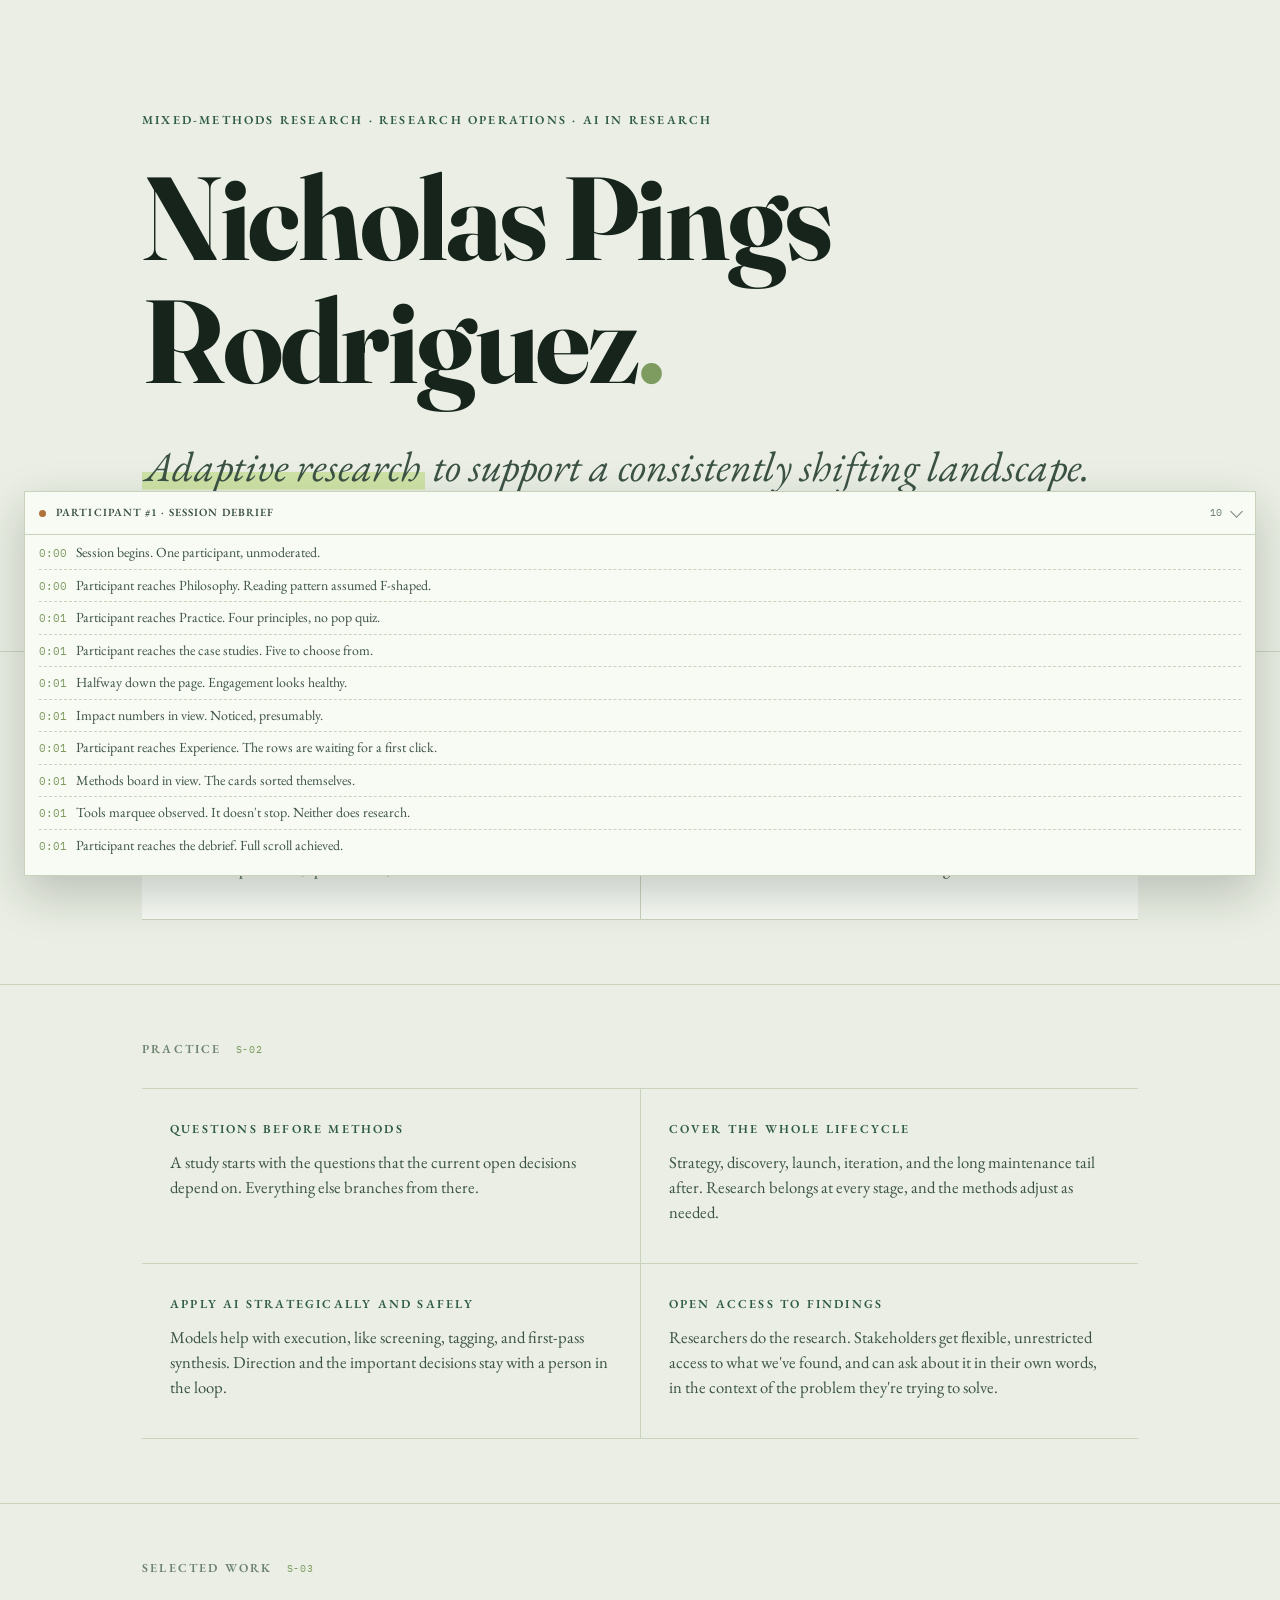
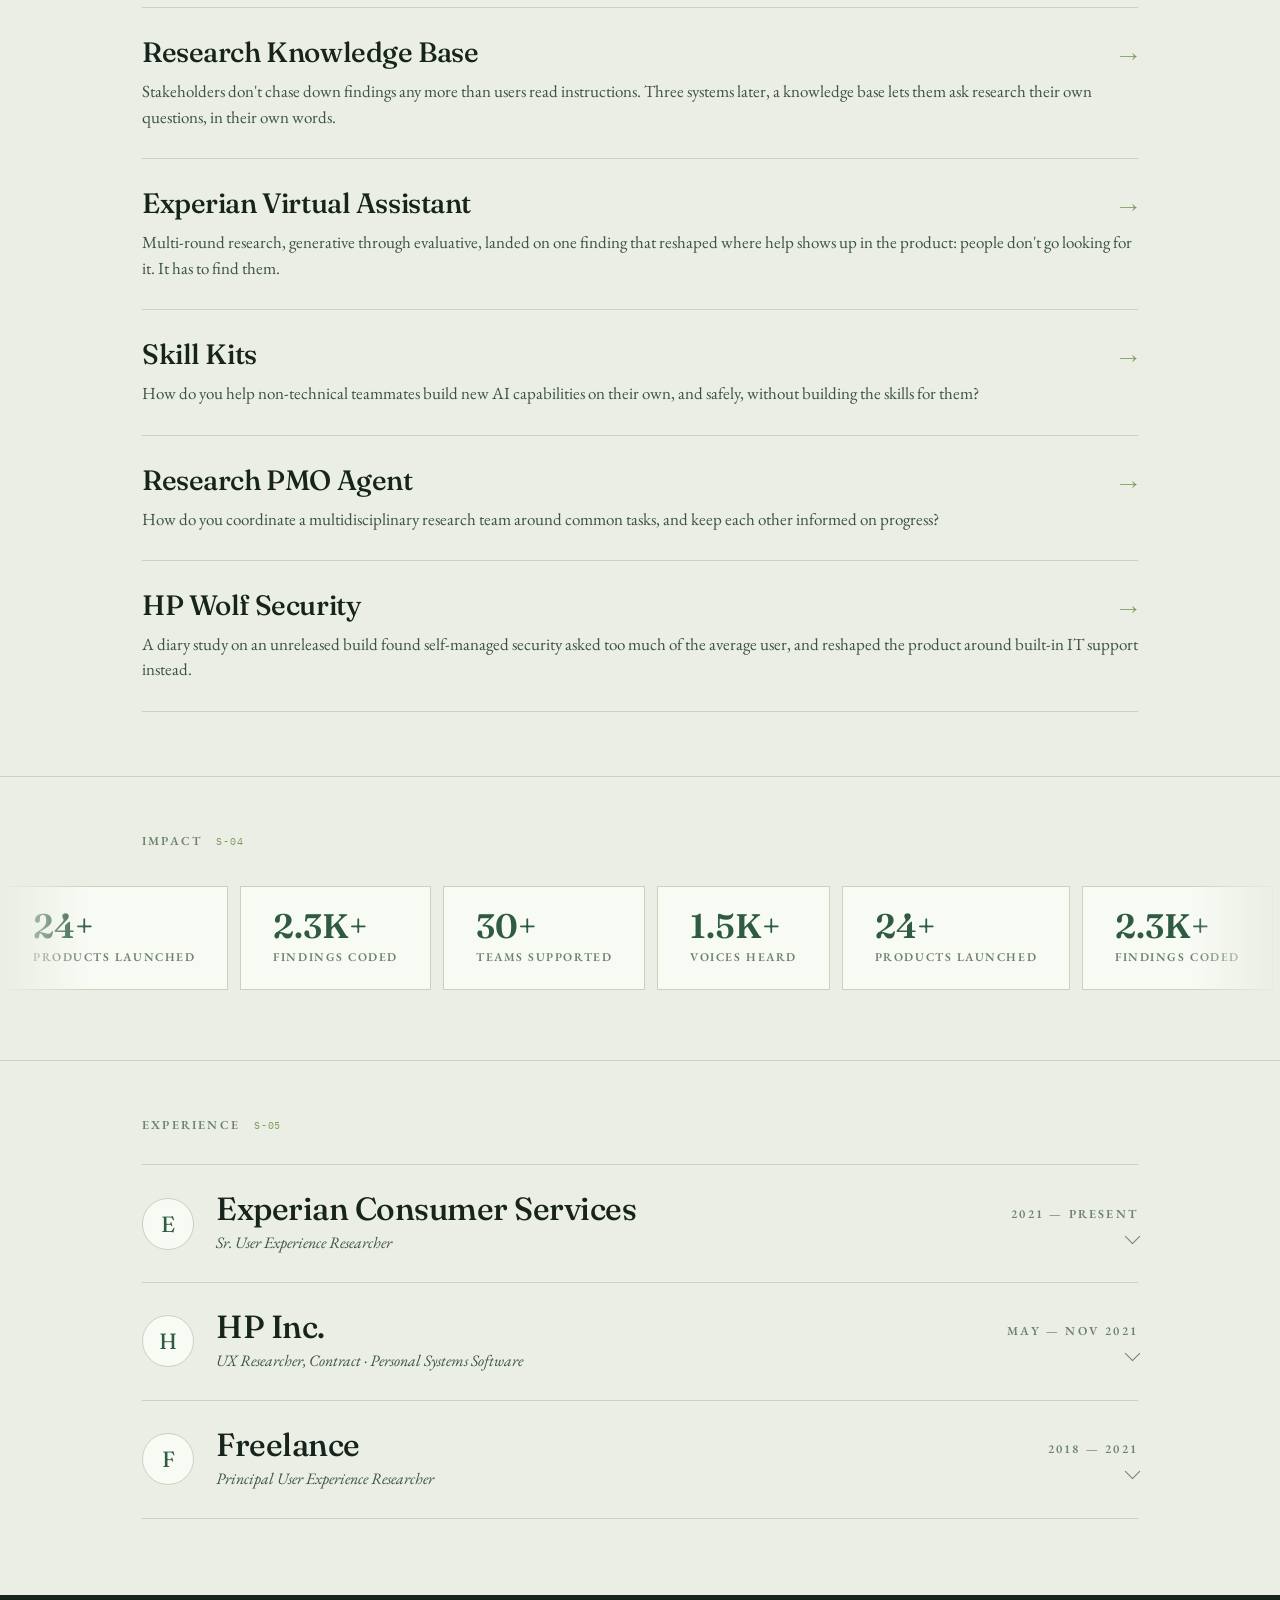
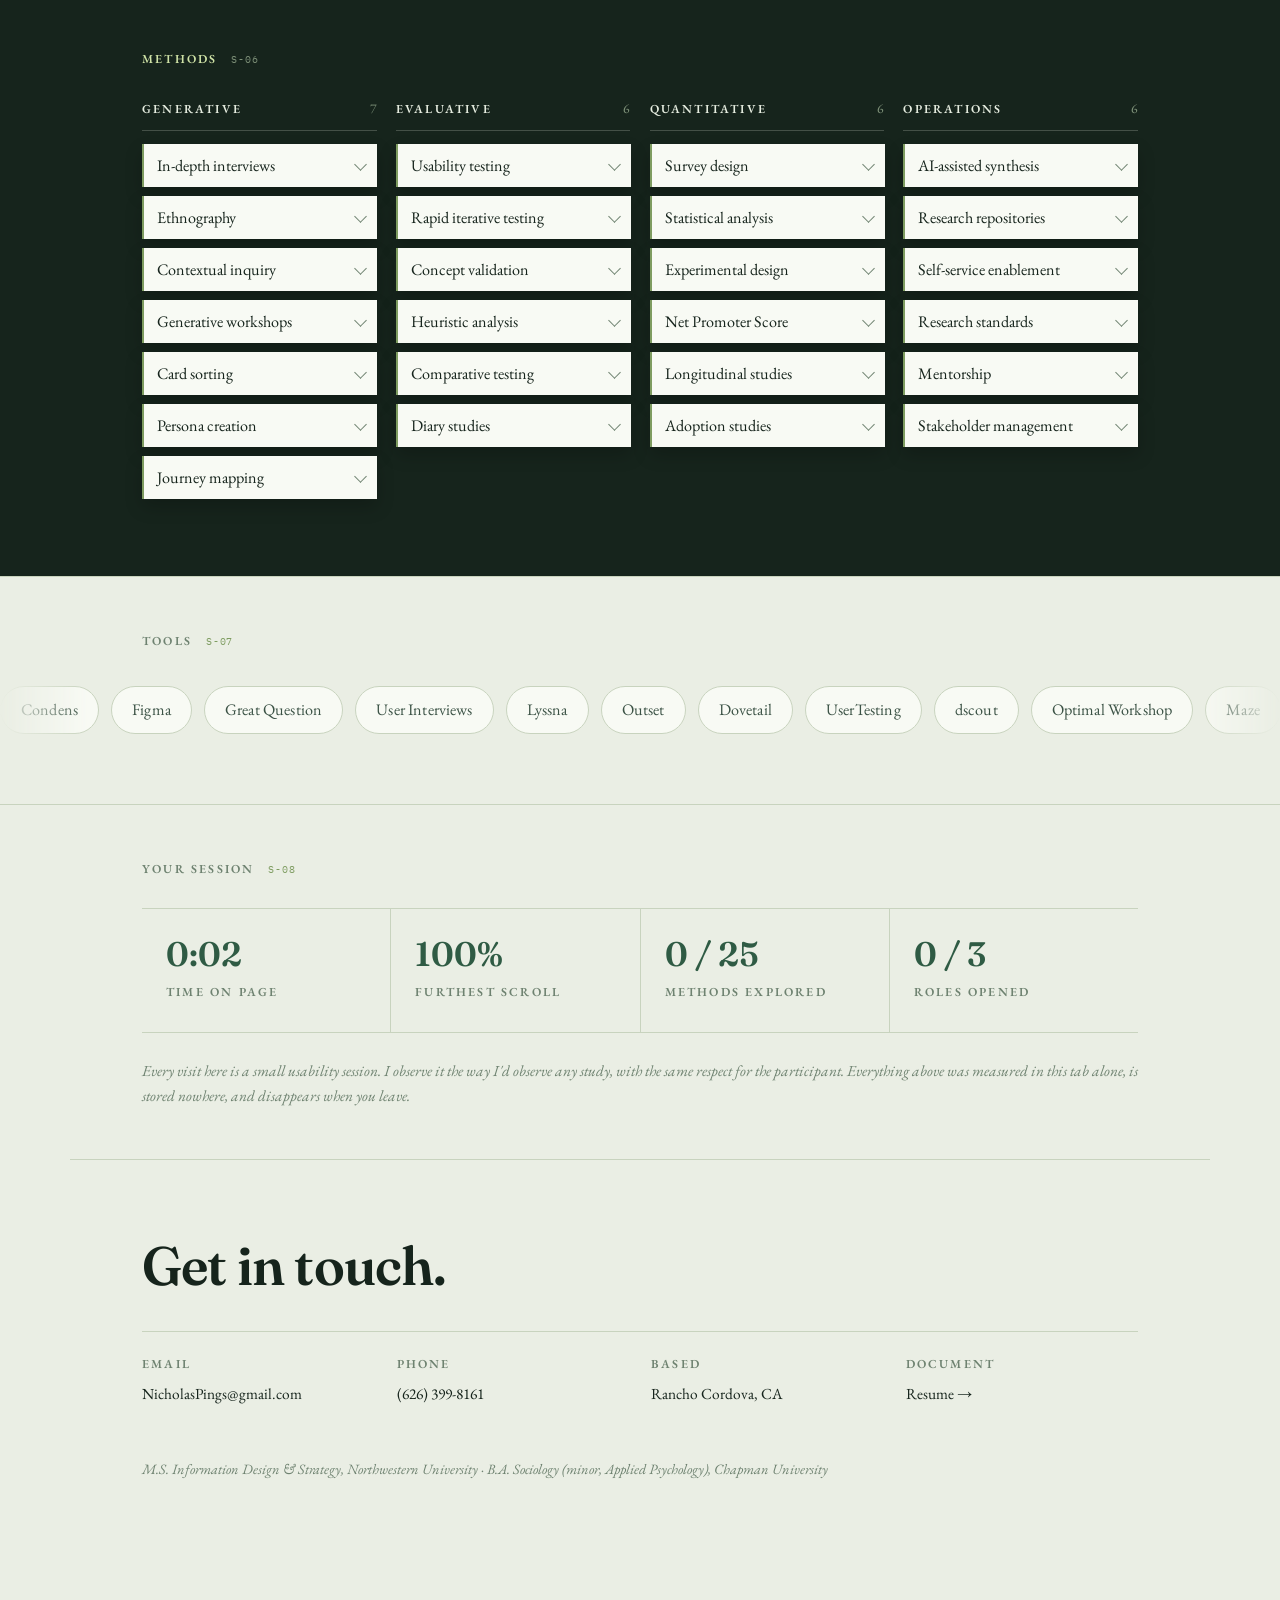
==== commit 21ac19c0: "v2 homepage: remove narrow width caps on hero, case cards, roles, debrief Co-Authored-By: Claude Opu" ====
--- a/index.html
+++ b/index.html
@@ -57,7 +57,7 @@
   h1.name .dot{color:var(--moss);white-space:nowrap;}
   .thesis{
     font-style:italic;font-size:clamp(22px,5.6vw,42px);line-height:1.26;
-    margin:clamp(20px,4vw,38px) 0 0;max-width:20ch;color:var(--ink-soft);
+    margin:clamp(20px,4vw,38px) 0 0;color:var(--ink-soft);
   }
   .mark{
     display:inline;padding:0 .08em;
@@ -127,7 +127,7 @@
   }
   .case-arrow{flex:none;color:var(--moss);font-size:1.1em;transition:transform .25s ease;}
   .case-card:hover .case-arrow{transform:translateX(4px);color:var(--pine);}
-  .case-card p{margin:8px 0 0;color:var(--ink-soft);line-height:1.5;max-width:56ch;}
+  .case-card p{margin:8px 0 0;color:var(--ink-soft);line-height:1.5;}
   details.role{border-bottom:1px solid var(--rule);}
   details.role summary{
     list-style:none;cursor:pointer;display:grid;
@@ -157,7 +157,7 @@
     transform:rotate(45deg);transition:transform .3s ease;
   }
   details.role[open] .chev{transform:rotate(-135deg);}
-  .role-body{padding:0 0 clamp(24px,3vw,32px);max-width:64ch;}
+  .role-body{padding:0 0 clamp(24px,3vw,32px);}
   .role-body p{margin:0;color:var(--ink-soft);line-height:1.55;}
   .role-body ul{margin:14px 0 0;padding:0;list-style:none;}
   .role-body li{position:relative;padding-left:16px;margin-bottom:7px;color:var(--ink-soft);line-height:1.5;}
@@ -276,7 +276,7 @@
   }
   .d-cell .label{color:var(--muted);}
   .debrief-note{
-    margin:clamp(18px,2.4vw,26px) 0 0;color:var(--muted);font-size:.9em;font-style:italic;max-width:52ch;
+    margin:clamp(18px,2.4vw,26px) 0 0;color:var(--muted);font-size:.9em;font-style:italic;
   }
 
   /* ================= observer panel ================= */
@@ -372,7 +372,7 @@
 
 <header class="hero wrap" id="top">
   <p class="eyebrow label rise d1">Mixed-methods research &middot; Research operations &middot; AI in research</p>
-  <h1 class="name rise d2">Nicholas<br>Pings<br>Rodriguez<span class="dot">.</span></h1>
+  <h1 class="name rise d2">Nicholas Pings Rodriguez<span class="dot">.</span></h1>
   <p class="thesis rise d3"><span class="mark">Adaptive research</span> to support a consistently shifting landscape.</p>
   <div class="rise d4">
     <span class="session-pill"><i class="rec-dot" aria-hidden="true"></i>Session in progress</span>
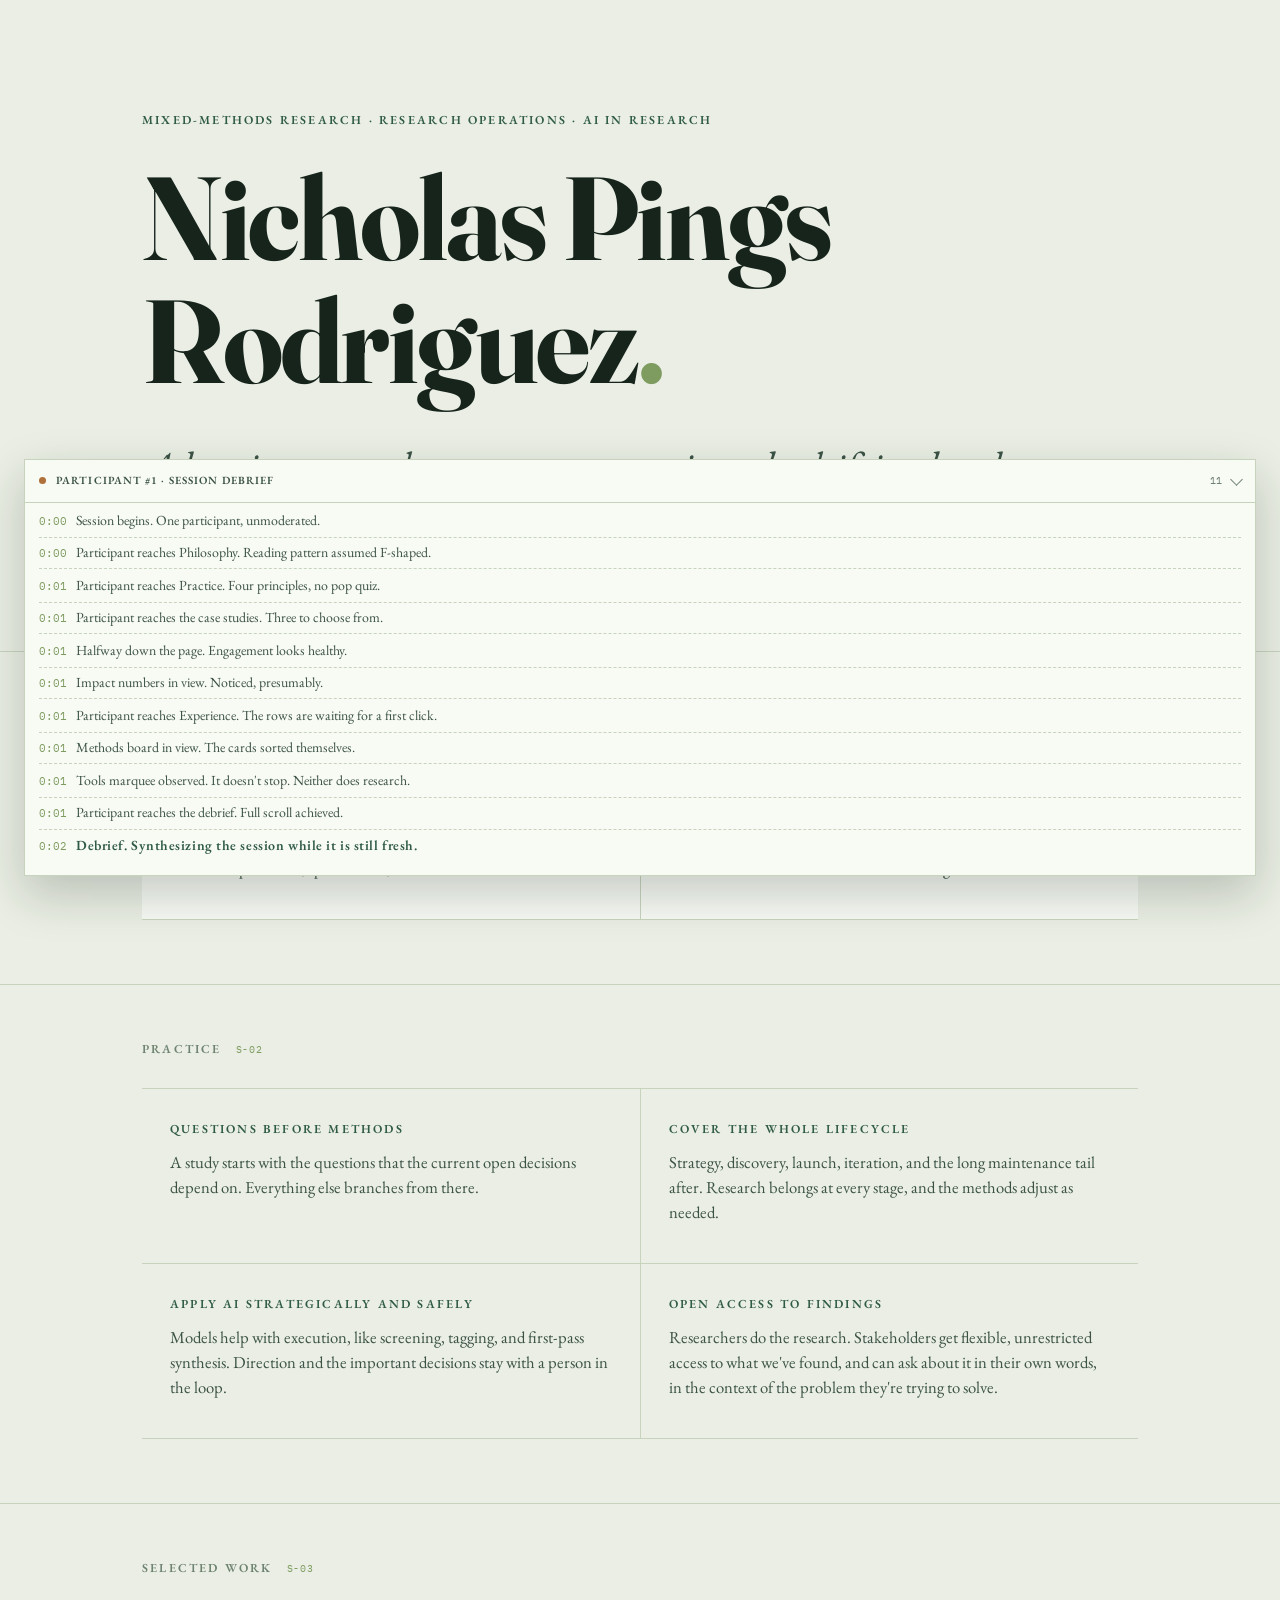
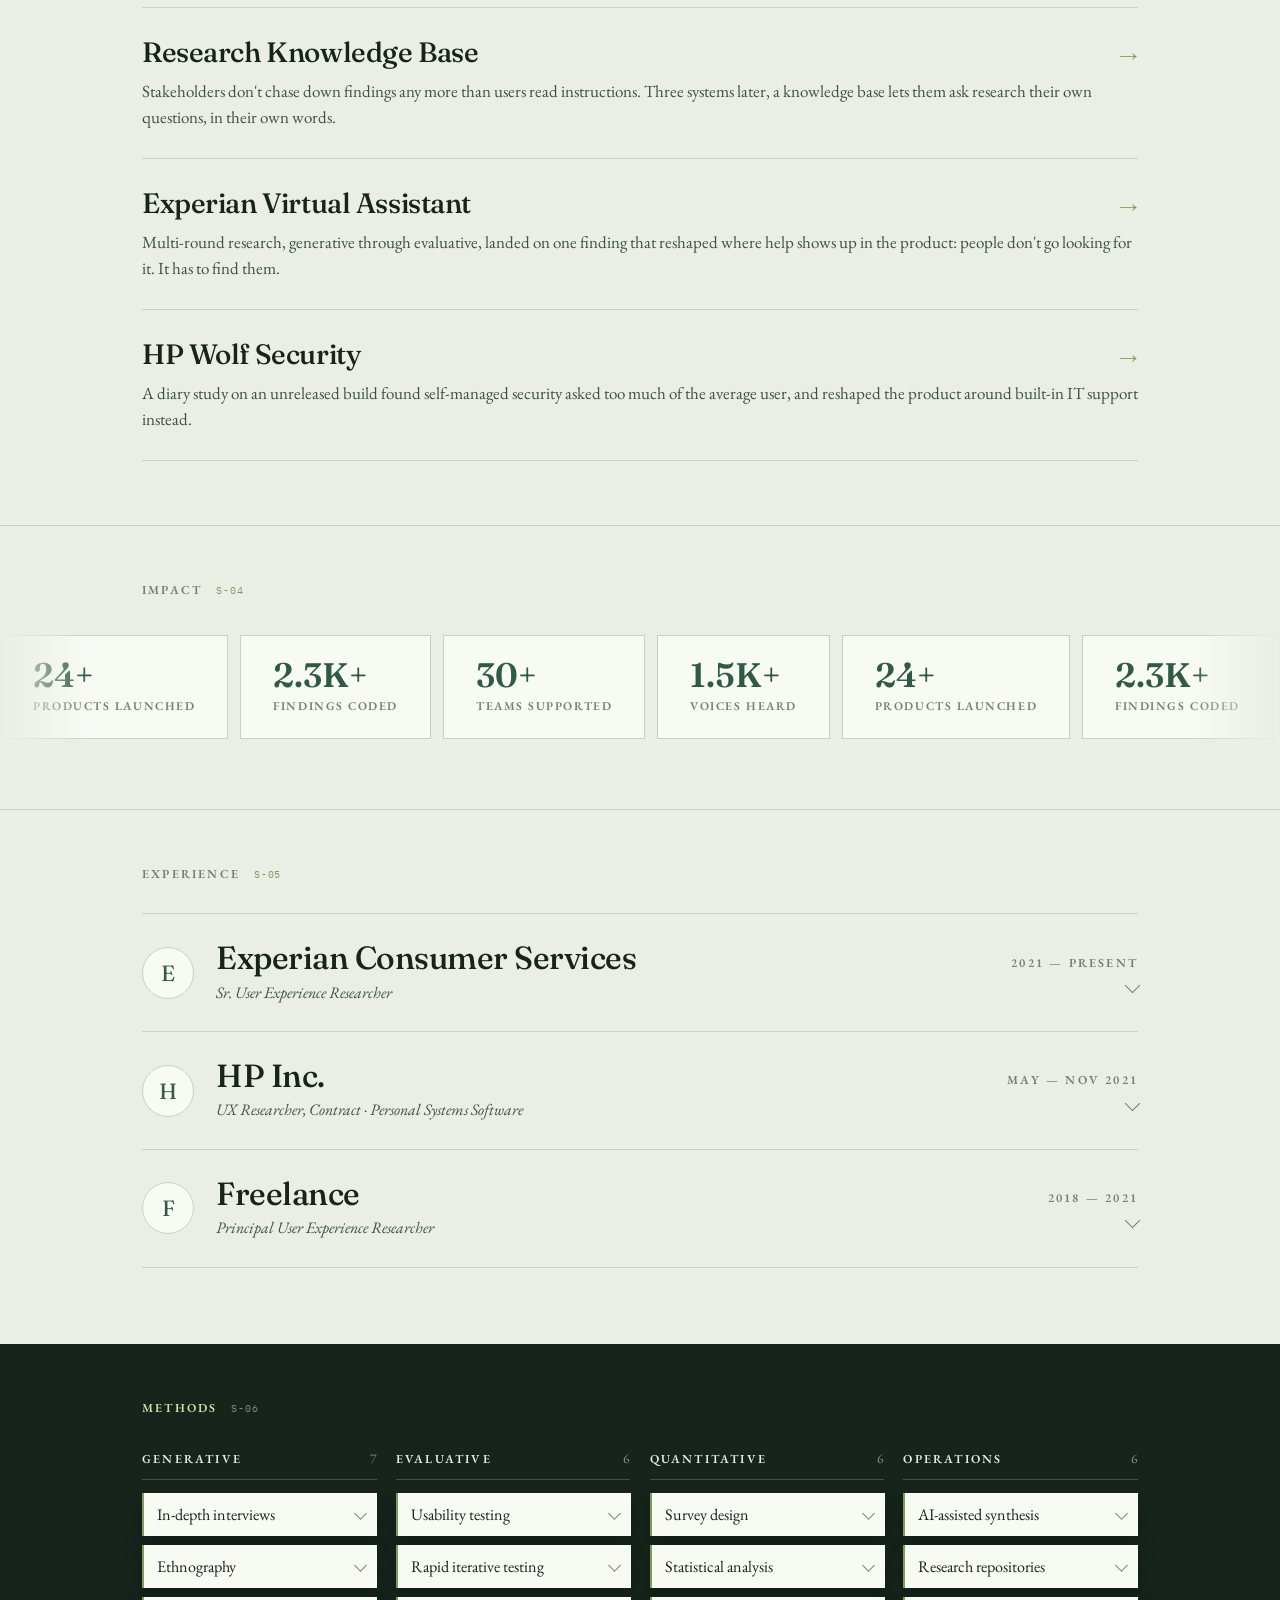
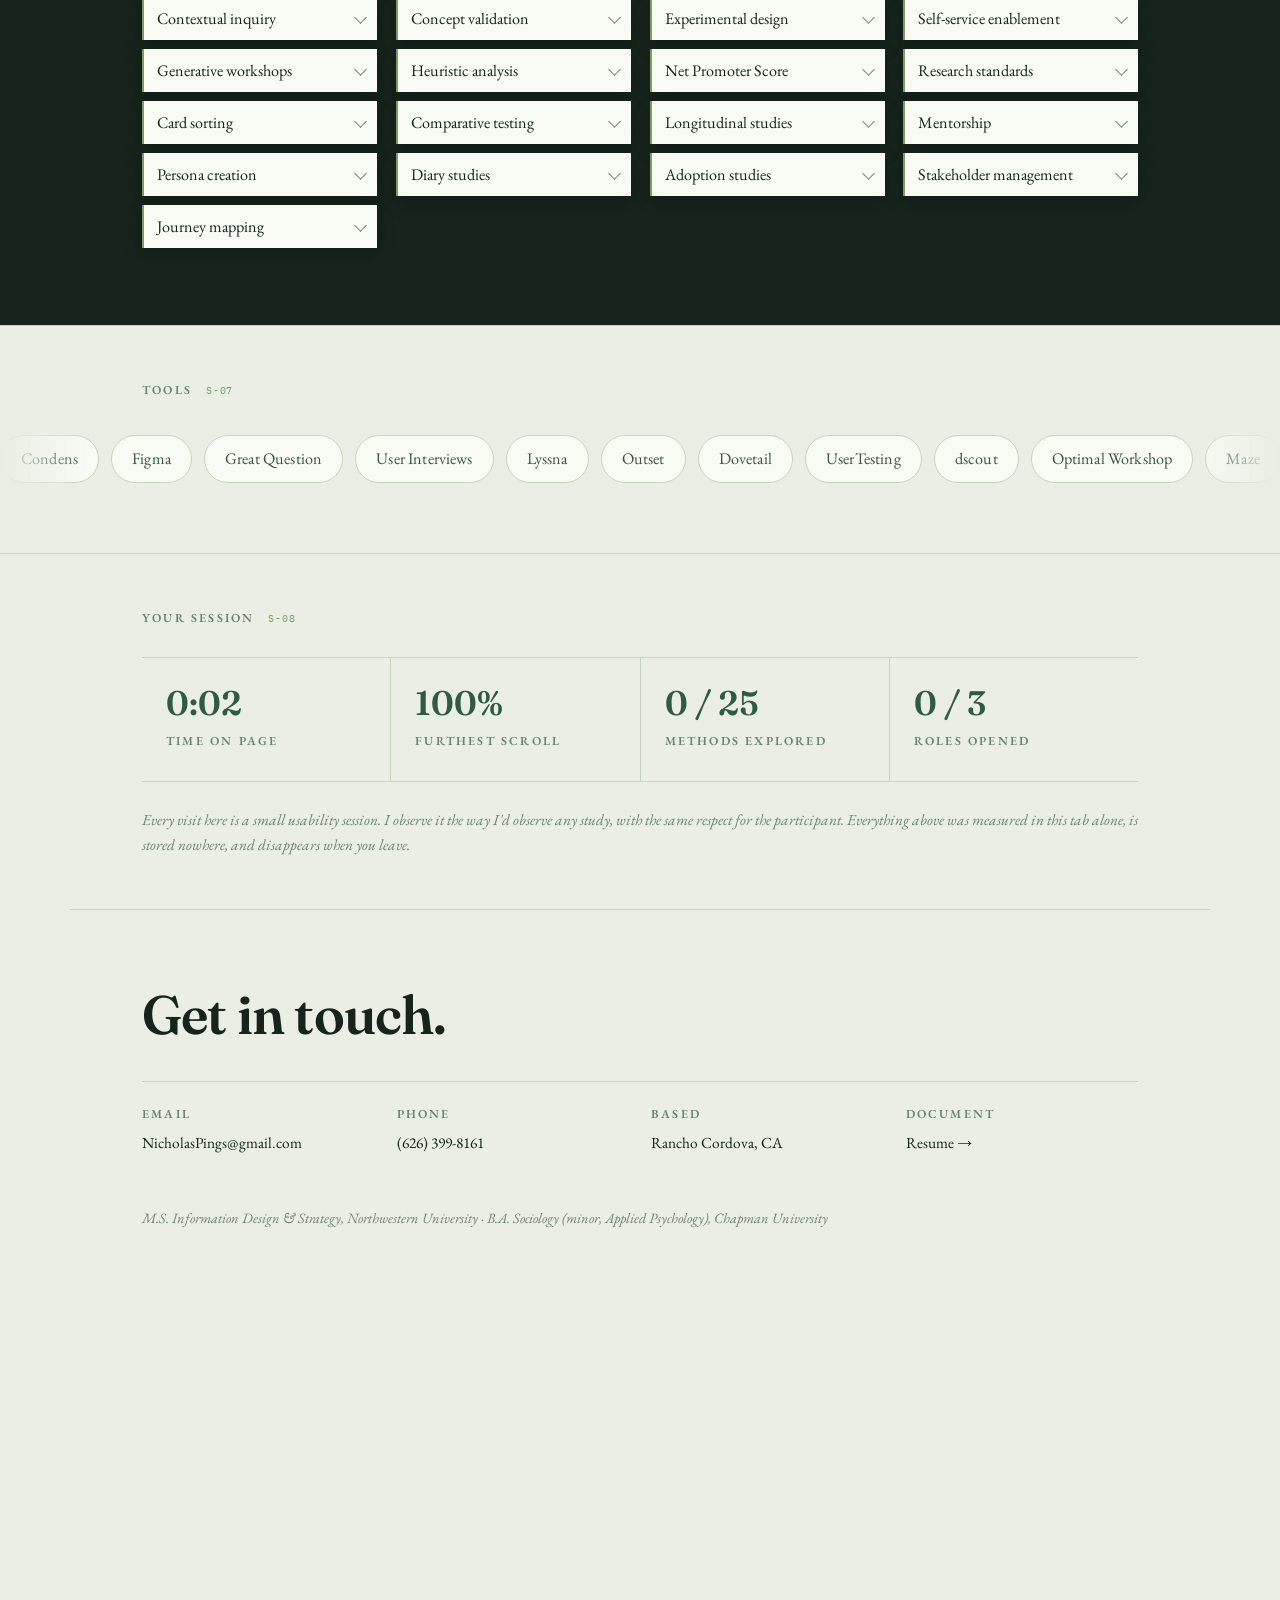
==== commit 64ef2bdd: "v2 homepage: hide incomplete Skill Kits and PMO Agent case studies Co-Authored-By: Claude Opus 5.5 <" ====
--- a/index.html
+++ b/index.html
@@ -437,6 +437,7 @@
         </div>
         <p>Multi-round research, generative through evaluative, landed on one finding that reshaped where help shows up in the product: people don't go looking for it. It has to find them.</p>
       </a>
+      <!-- Hidden until their case studies are complete. Remove the comment markers to show them.
       <a class="case-card" href="skill-kits.html">
         <div class="case-card-top">
           <h3>Skill Kits</h3>
@@ -451,6 +452,7 @@
         </div>
         <p>How do you coordinate a multidisciplinary research team around common tasks, and keep each other informed on progress?</p>
       </a>
+      -->
       <a class="case-card" href="hp-wolf-security.html">
         <div class="case-card-top">
           <h3>HP Wolf Security</h3>
@@ -745,7 +747,7 @@
           var lines = {
             'Philosophy':'Participant reaches Philosophy. Reading pattern assumed F-shaped.',
             'Practice':'Participant reaches Practice. Four principles, no pop quiz.',
-            'Selected Work':'Participant reaches the case studies. Five to choose from.',
+            'Selected Work':'Participant reaches the case studies. Three to choose from.',
             'Impact':'Impact numbers in view. Noticed, presumably.',
             'Experience':'Participant reaches Experience. The rows are waiting for a first click.',
             'Methods':'Methods board in view. The cards sorted themselves.',
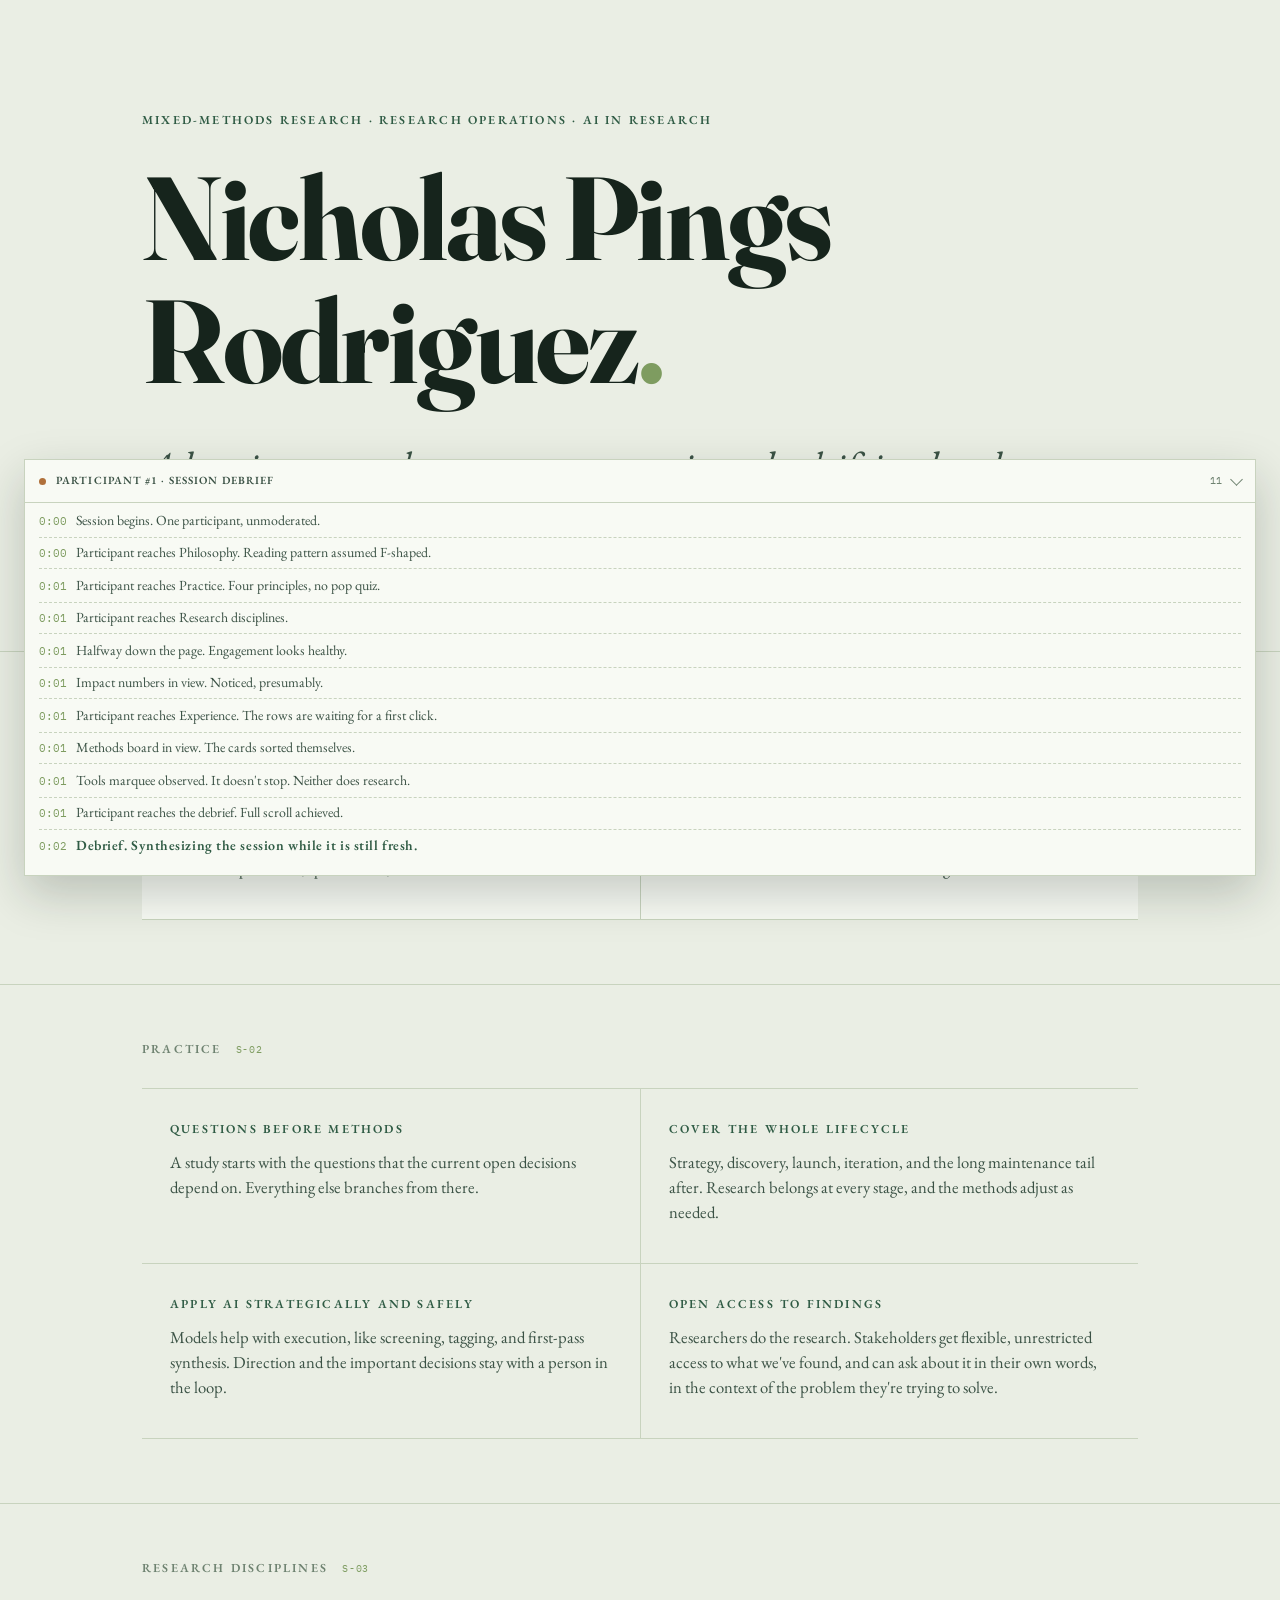
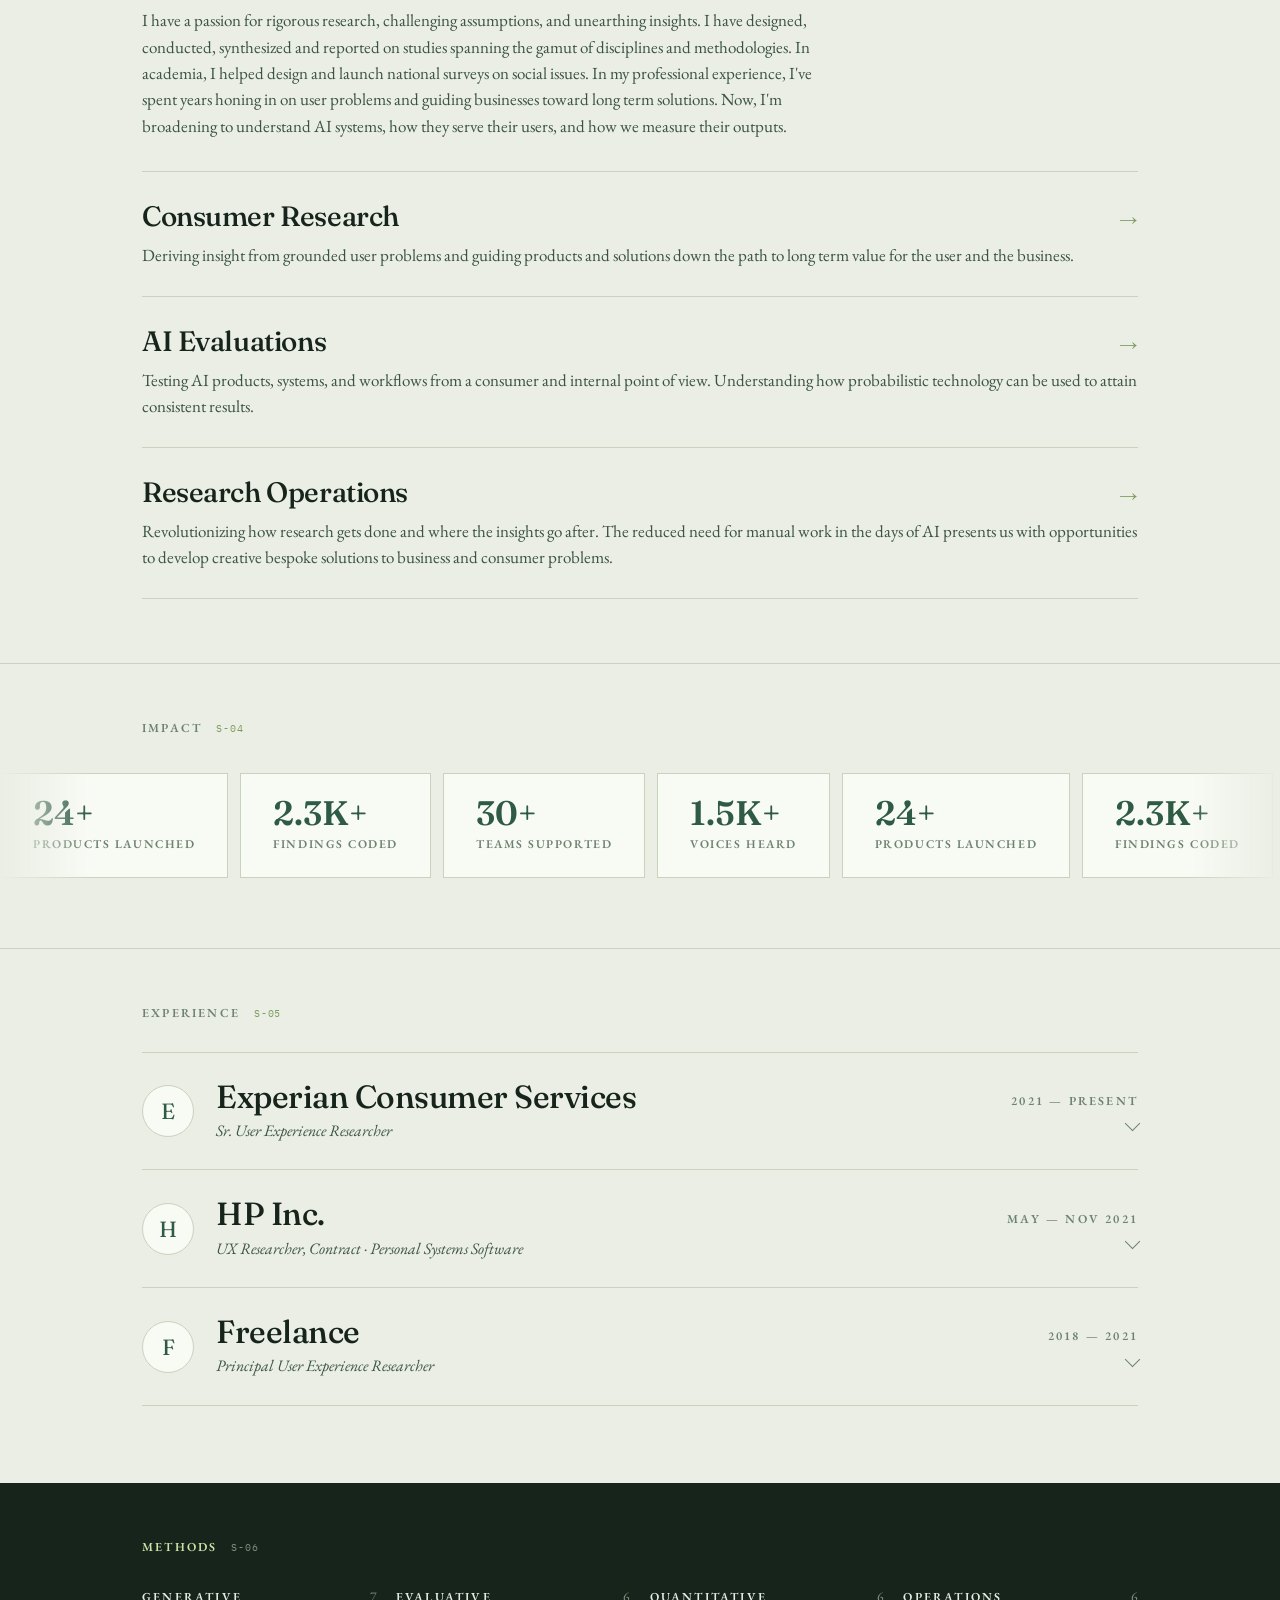
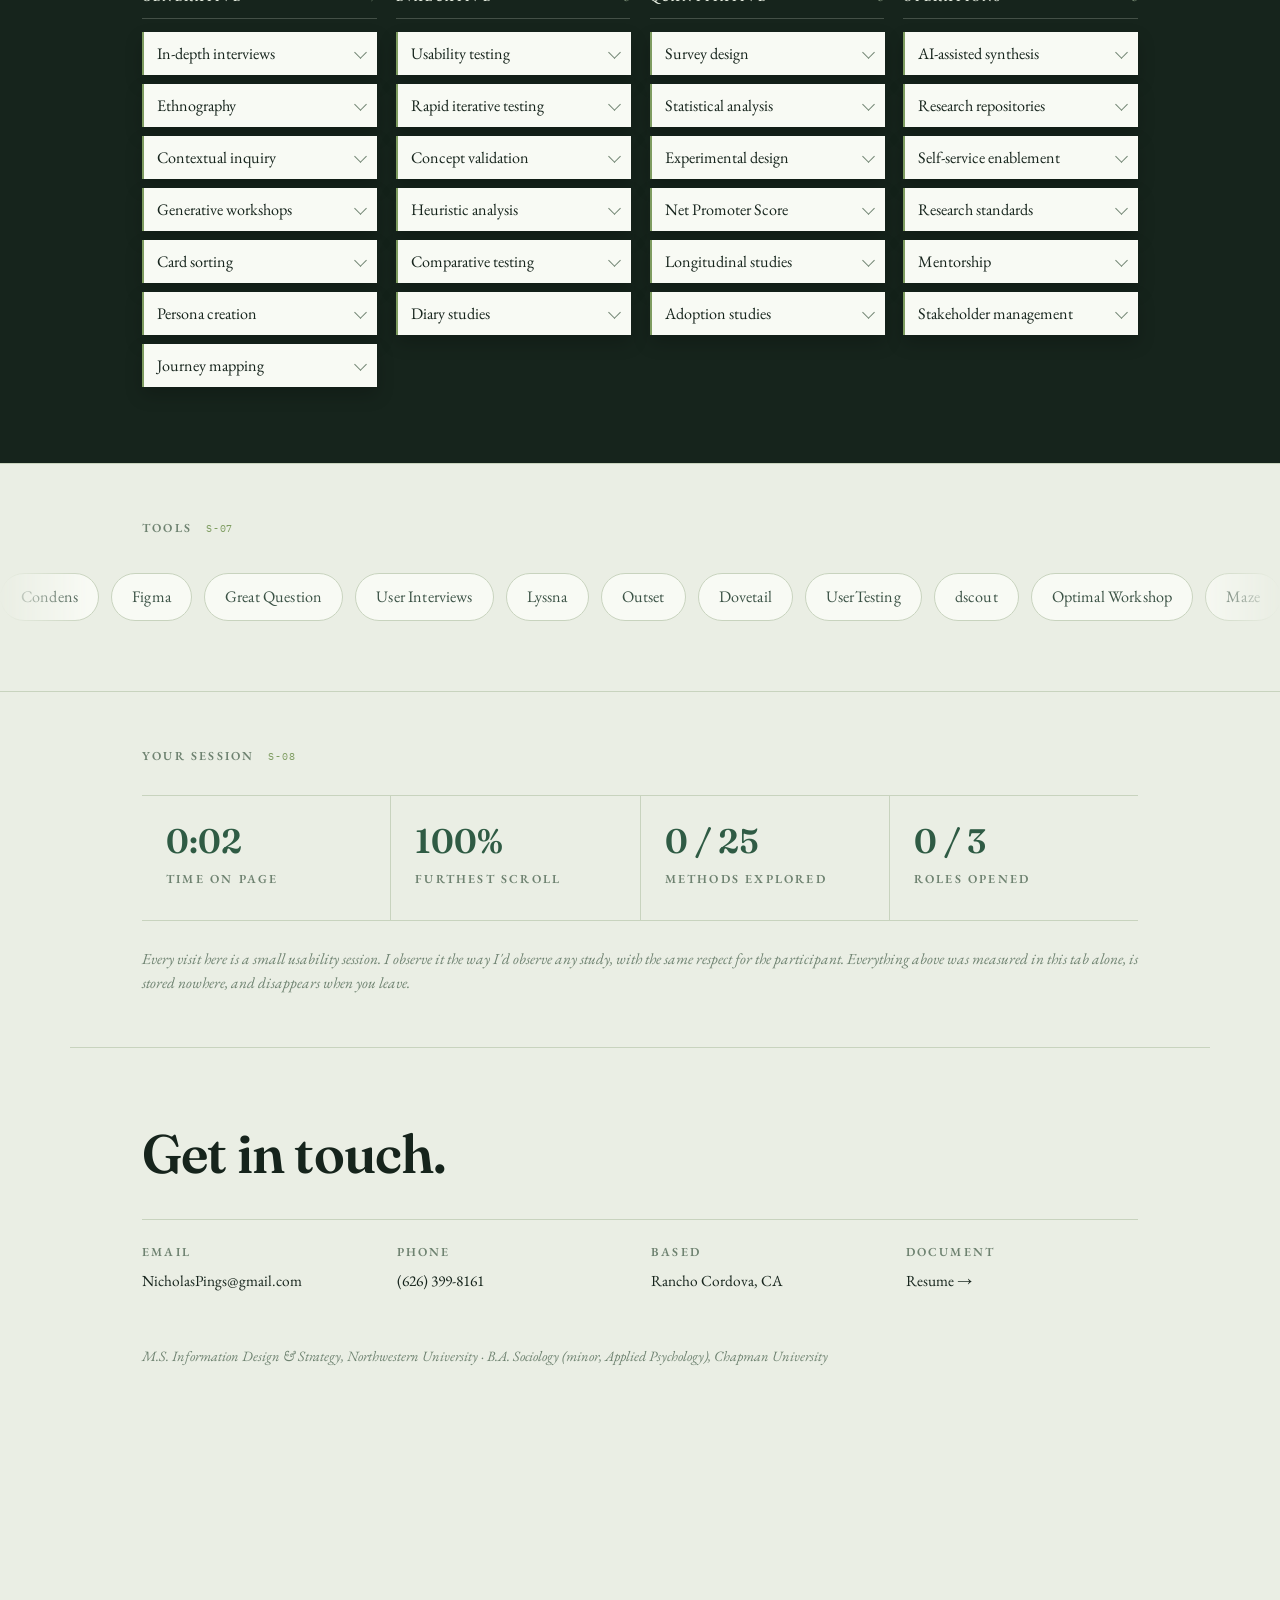
==== commit 61ba065c: "Build Addendum D (card t_e737b388): homepage Research disciplines section, drop Philosophy/Practice " ====
--- a/index.html
+++ b/index.html
@@ -128,6 +128,11 @@
   .case-arrow{flex:none;color:var(--moss);font-size:1.1em;transition:transform .25s ease;}
   .case-card:hover .case-arrow{transform:translateX(4px);color:var(--pine);}
   .case-card p{margin:8px 0 0;color:var(--ink-soft);line-height:1.5;}
+  .disc-intro{margin:0 0 clamp(20px,3vw,32px);max-width:40em;color:var(--ink-soft);line-height:1.55;}
+  .disc-card{display:block;text-decoration:none;color:inherit;padding:clamp(20px,2.8vw,28px) 0;border-bottom:1px solid var(--rule);}
+  .disc-card h3{font-family:"Fraunces",Georgia,serif;font-weight:500;font-size:clamp(21px,2.8vw,28px);letter-spacing:-.015em;margin:0;line-height:1.15;}
+  .disc-card:hover .case-arrow{transform:translateX(4px);color:var(--pine);}
+  .disc-body p{margin:8px 0 0;color:var(--ink-soft);line-height:1.5;}
   details.role{border-bottom:1px solid var(--rule);}
   details.role summary{
     list-style:none;cursor:pointer;display:grid;
@@ -419,46 +424,31 @@
   </div>
 </section>
 
-<section class="band" id="selected-work" data-obs="Selected Work">
+<section class="band" id="disciplines" data-obs="Research disciplines">
   <div class="wrap">
-    <div class="sec-head"><p class="label">Selected work</p><span class="sec-code mono">S-03</span></div>
+    <div class="sec-head"><p class="label">Research disciplines</p><span class="sec-code mono">S-03</span></div>
+    <p class="disc-intro">I have a passion for rigorous research, challenging assumptions, and unearthing insights. I have designed, conducted, synthesized and reported on studies spanning the gamut of disciplines and methodologies. In academia, I helped design and launch national surveys on social issues. In my professional experience, I've spent years honing in on user problems and guiding businesses toward long term solutions. Now, I'm broadening to understand AI systems, how they serve their users, and how we measure their outputs.</p>
     <div class="cases">
-      <a class="case-card" href="research-knowledge-base.html">
+      <a class="disc-card" href="consumer-research.html">
         <div class="case-card-top">
-          <h3>Research Knowledge Base</h3>
+          <h3>Consumer Research</h3>
           <span class="case-arrow" aria-hidden="true">&rarr;</span>
         </div>
-        <p>Stakeholders don't chase down findings any more than users read instructions. Three systems later, a knowledge base lets them ask research their own questions, in their own words.</p>
+        <div class="disc-body"><p>Deriving insight from grounded user problems and guiding products and solutions down the path to long term value for the user and the business.</p></div>
       </a>
-      <a class="case-card" href="experian-eva.html">
+      <a class="disc-card" href="ai-evaluations.html">
         <div class="case-card-top">
-          <h3>Experian Virtual Assistant</h3>
+          <h3>AI Evaluations</h3>
           <span class="case-arrow" aria-hidden="true">&rarr;</span>
         </div>
-        <p>Multi-round research, generative through evaluative, landed on one finding that reshaped where help shows up in the product: people don't go looking for it. It has to find them.</p>
+        <div class="disc-body"><p>Testing AI products, systems, and workflows from a consumer and internal point of view. Understanding how probabilistic technology can be used to attain consistent results.</p></div>
       </a>
-      <!-- Hidden until their case studies are complete. Remove the comment markers to show them.
-      <a class="case-card" href="skill-kits.html">
+      <a class="disc-card" href="research-operations.html">
         <div class="case-card-top">
-          <h3>Skill Kits</h3>
+          <h3>Research Operations</h3>
           <span class="case-arrow" aria-hidden="true">&rarr;</span>
         </div>
-        <p>How do you help non-technical teammates build new AI capabilities on their own, and safely, without building the skills for them?</p>
-      </a>
-      <a class="case-card" href="research-pmo-agent.html">
-        <div class="case-card-top">
-          <h3>Research PMO Agent</h3>
-          <span class="case-arrow" aria-hidden="true">&rarr;</span>
-        </div>
-        <p>How do you coordinate a multidisciplinary research team around common tasks, and keep each other informed on progress?</p>
-      </a>
-      -->
-      <a class="case-card" href="hp-wolf-security.html">
-        <div class="case-card-top">
-          <h3>HP Wolf Security</h3>
-          <span class="case-arrow" aria-hidden="true">&rarr;</span>
-        </div>
-        <p>A diary study on an unreleased build found self-managed security asked too much of the average user, and reshaped the product around built-in IT support instead.</p>
+        <div class="disc-body"><p>Revolutionizing how research gets done and where the insights go after. The reduced need for manual work in the days of AI presents us with opportunities to develop creative bespoke solutions to business and consumer problems.</p></div>
       </a>
     </div>
   </div>
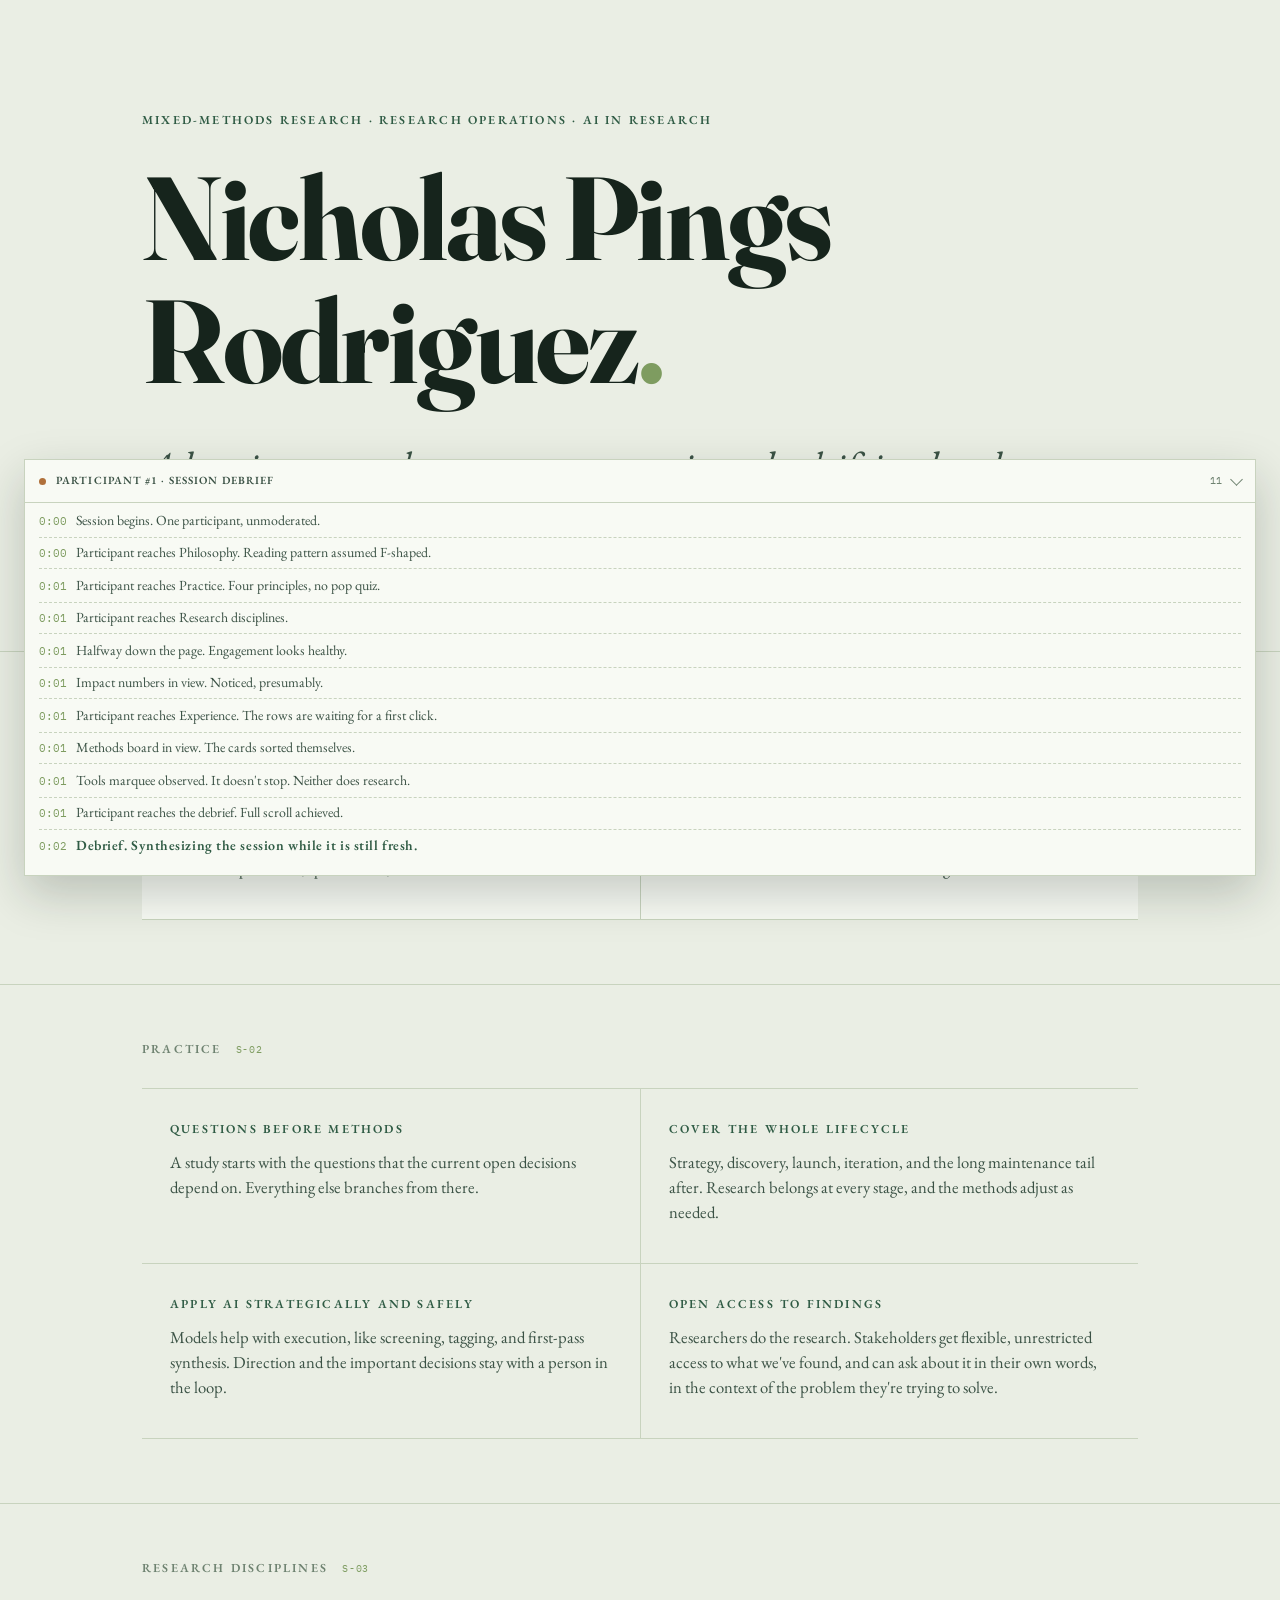
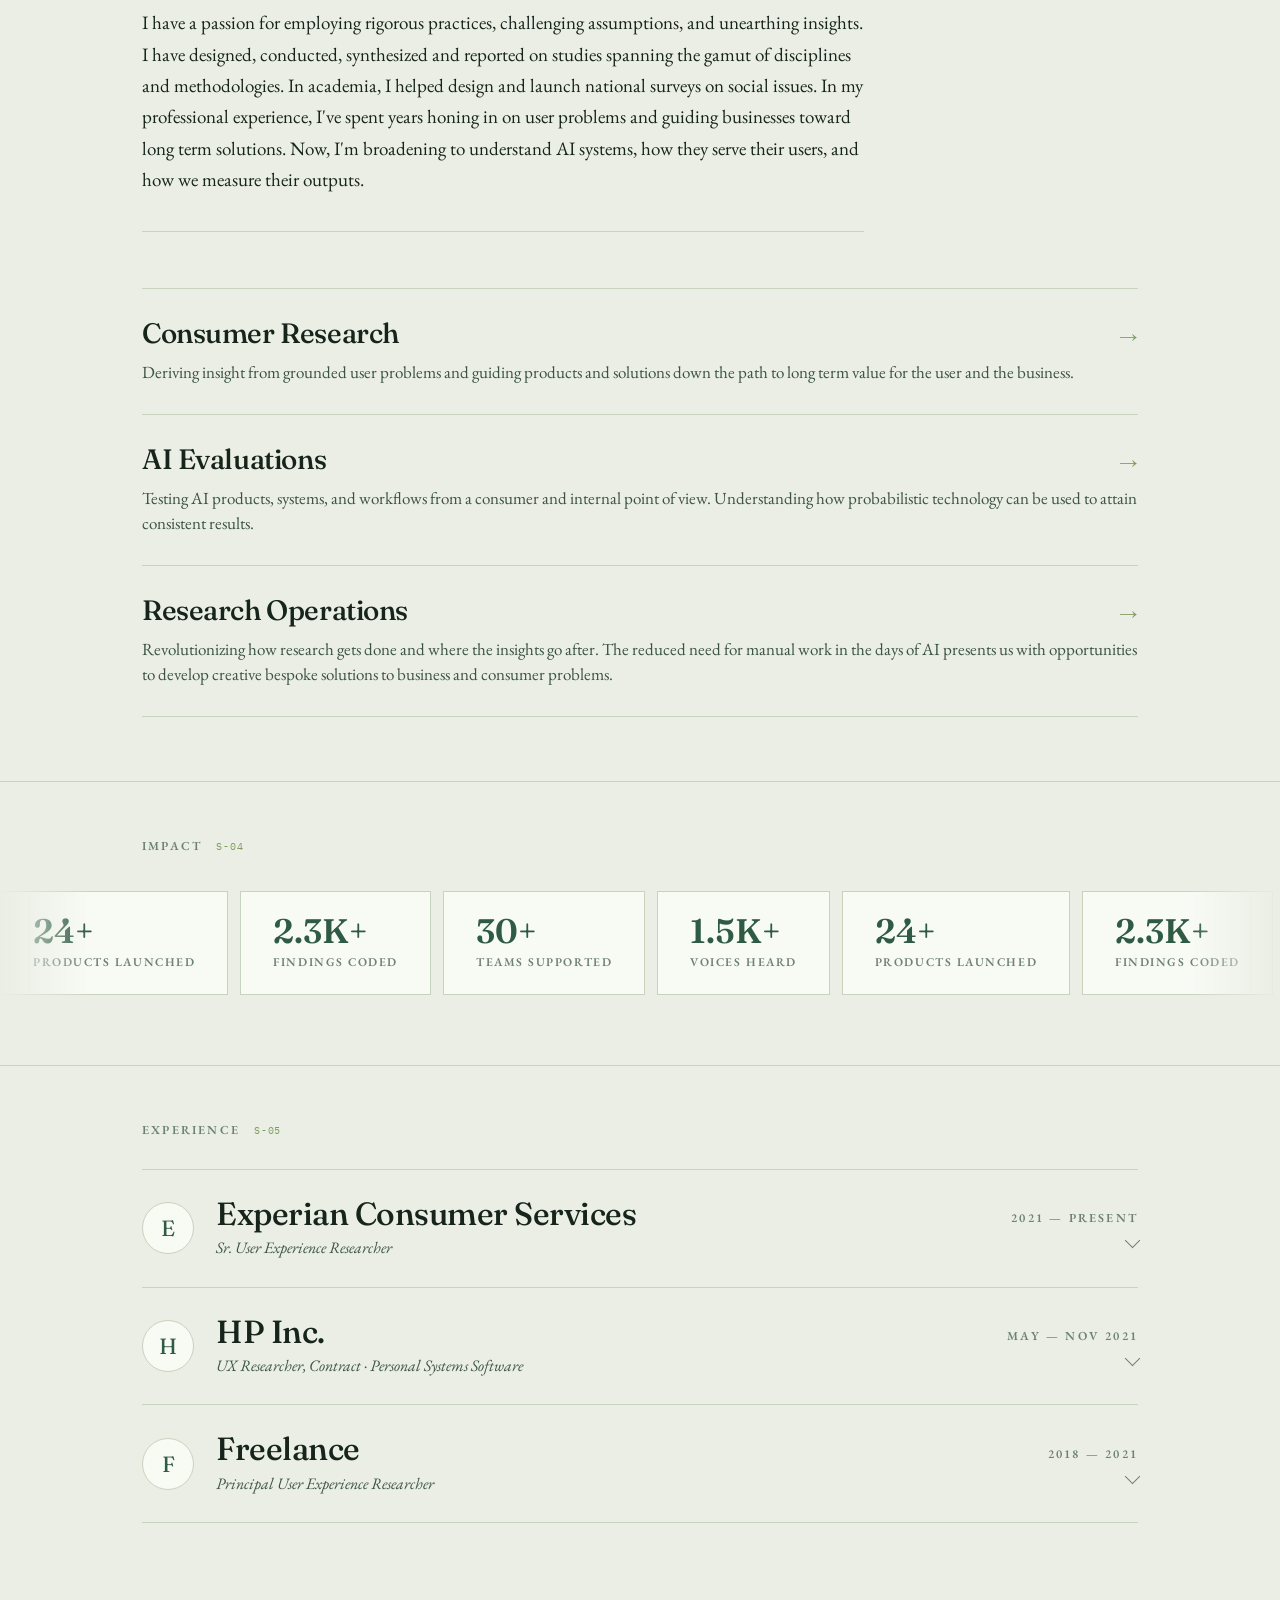
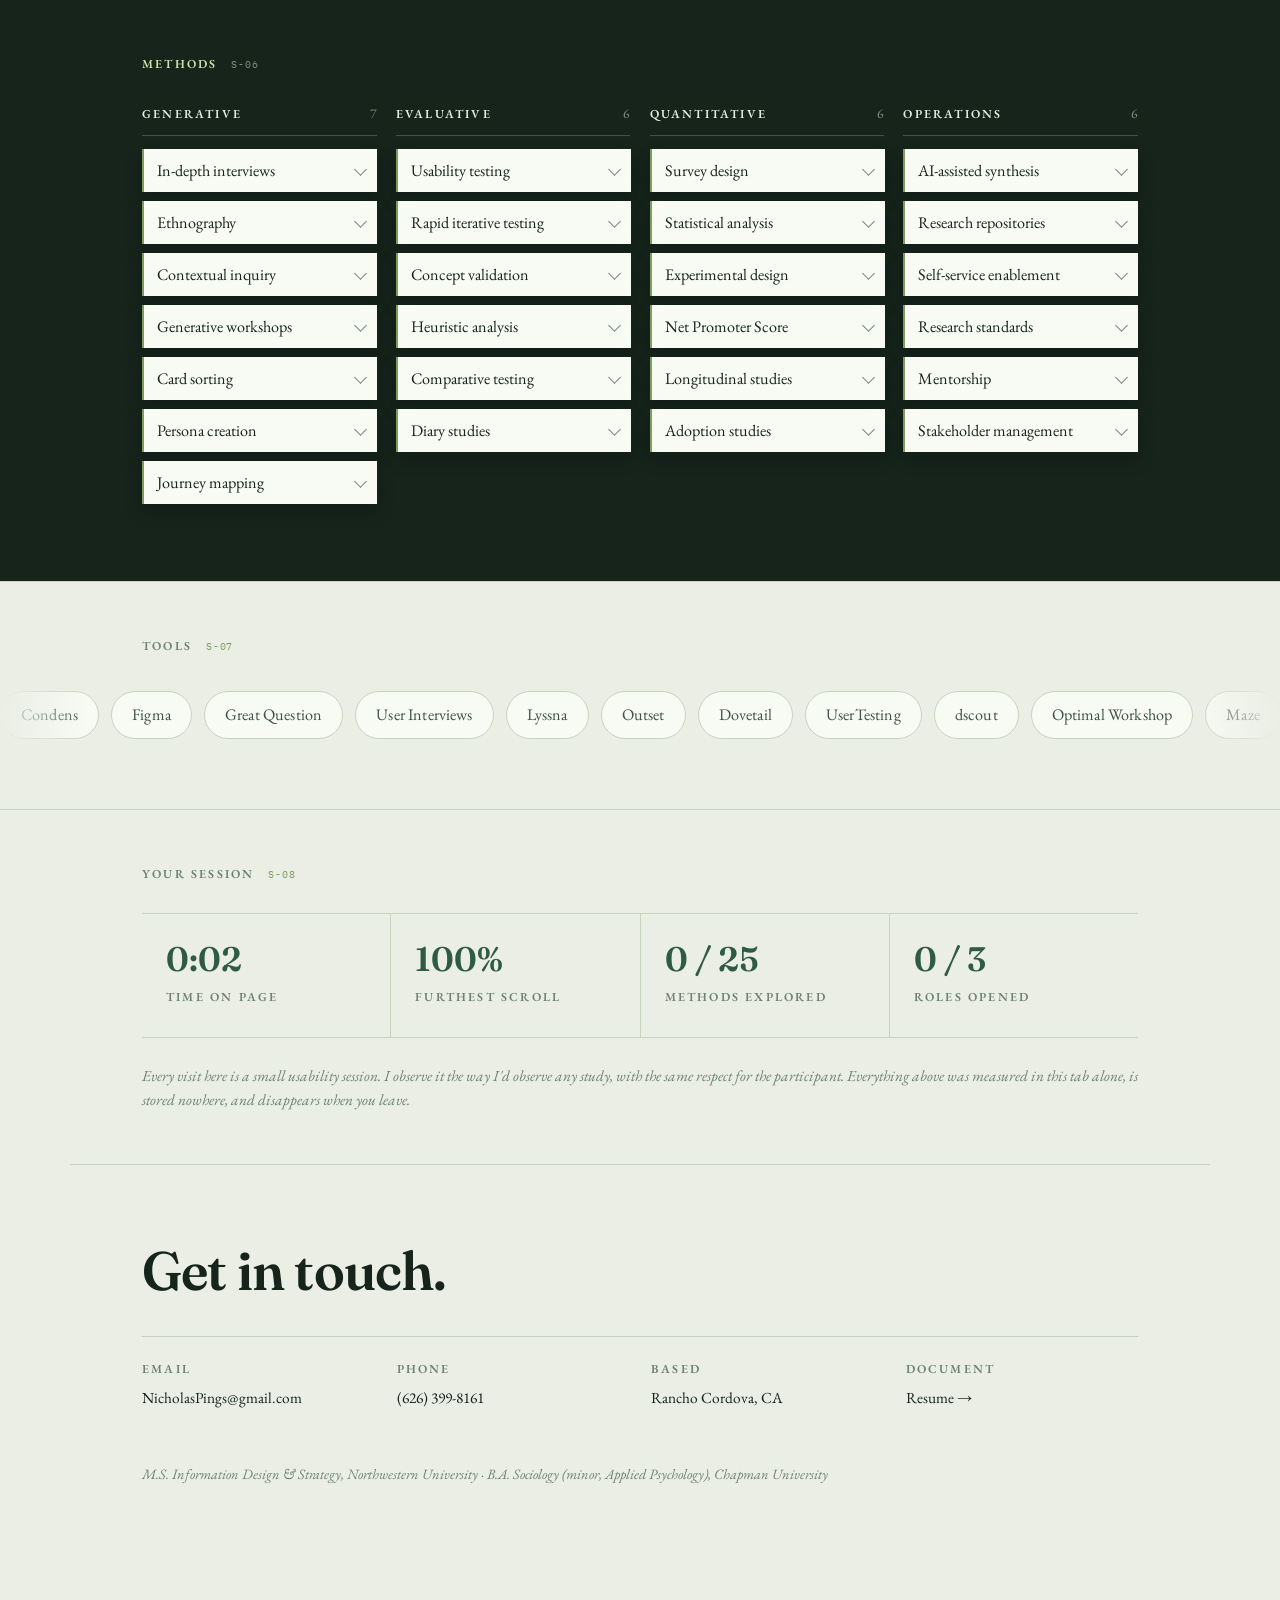
==== commit 1a697019: "Addendum E (card t_b8642ff3): homepage.intro one-clause copy fix (rigorous research -> employing rig" ====
--- a/index.html
+++ b/index.html
@@ -128,7 +128,7 @@
   .case-arrow{flex:none;color:var(--moss);font-size:1.1em;transition:transform .25s ease;}
   .case-card:hover .case-arrow{transform:translateX(4px);color:var(--pine);}
   .case-card p{margin:8px 0 0;color:var(--ink-soft);line-height:1.5;}
-  .disc-intro{margin:0 0 clamp(20px,3vw,32px);max-width:40em;color:var(--ink-soft);line-height:1.55;}
+  .disc-intro{margin:0 0 clamp(32px,5vw,56px);padding-bottom:clamp(24px,3.4vw,36px);border-bottom:1px solid var(--rule);max-width:38em;font-size:clamp(19px,1.3vw,22px);line-height:1.65;color:var(--ink);}
   .disc-card{display:block;text-decoration:none;color:inherit;padding:clamp(20px,2.8vw,28px) 0;border-bottom:1px solid var(--rule);}
   .disc-card h3{font-family:"Fraunces",Georgia,serif;font-weight:500;font-size:clamp(21px,2.8vw,28px);letter-spacing:-.015em;margin:0;line-height:1.15;}
   .disc-card:hover .case-arrow{transform:translateX(4px);color:var(--pine);}
@@ -427,7 +427,7 @@
 <section class="band" id="disciplines" data-obs="Research disciplines">
   <div class="wrap">
     <div class="sec-head"><p class="label">Research disciplines</p><span class="sec-code mono">S-03</span></div>
-    <p class="disc-intro">I have a passion for rigorous research, challenging assumptions, and unearthing insights. I have designed, conducted, synthesized and reported on studies spanning the gamut of disciplines and methodologies. In academia, I helped design and launch national surveys on social issues. In my professional experience, I've spent years honing in on user problems and guiding businesses toward long term solutions. Now, I'm broadening to understand AI systems, how they serve their users, and how we measure their outputs.</p>
+    <p class="disc-intro">I have a passion for employing rigorous practices, challenging assumptions, and unearthing insights. I have designed, conducted, synthesized and reported on studies spanning the gamut of disciplines and methodologies. In academia, I helped design and launch national surveys on social issues. In my professional experience, I've spent years honing in on user problems and guiding businesses toward long term solutions. Now, I'm broadening to understand AI systems, how they serve their users, and how we measure their outputs.</p>
     <div class="cases">
       <a class="disc-card" href="consumer-research.html">
         <div class="case-card-top">
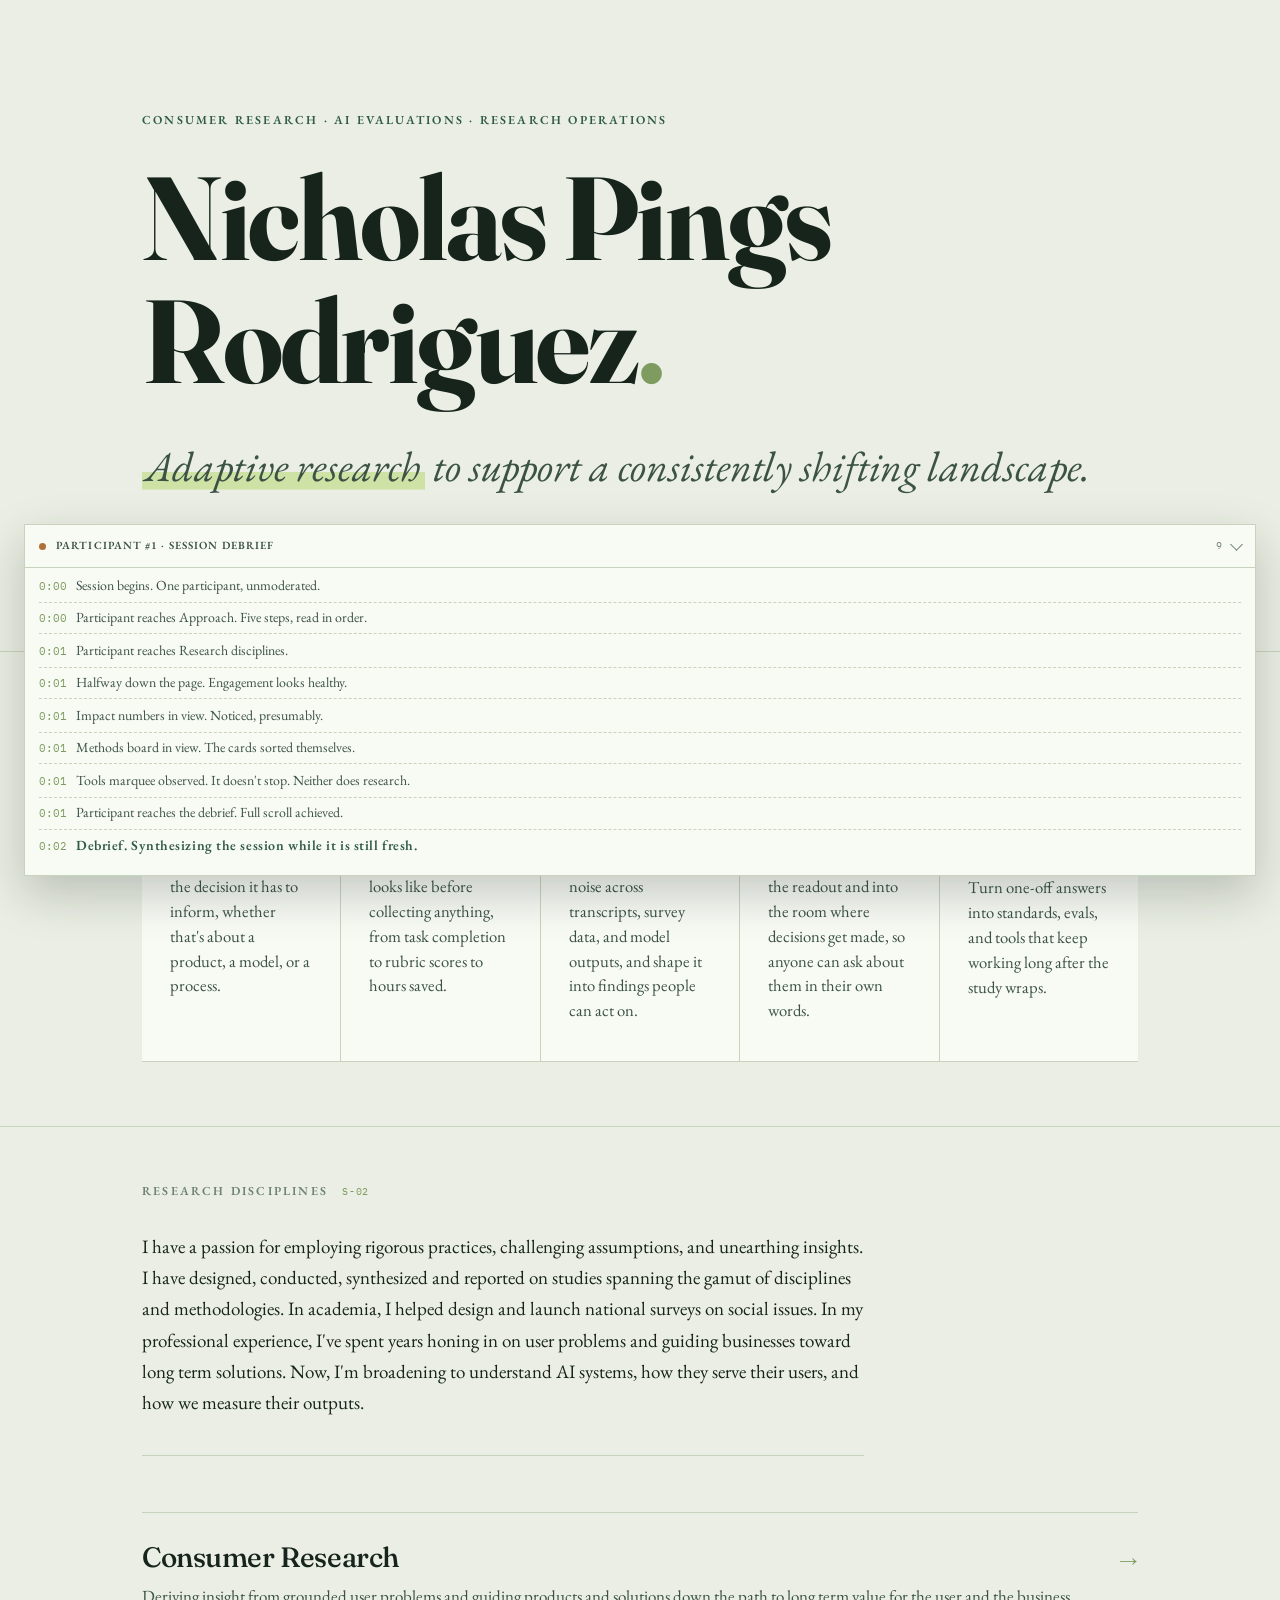
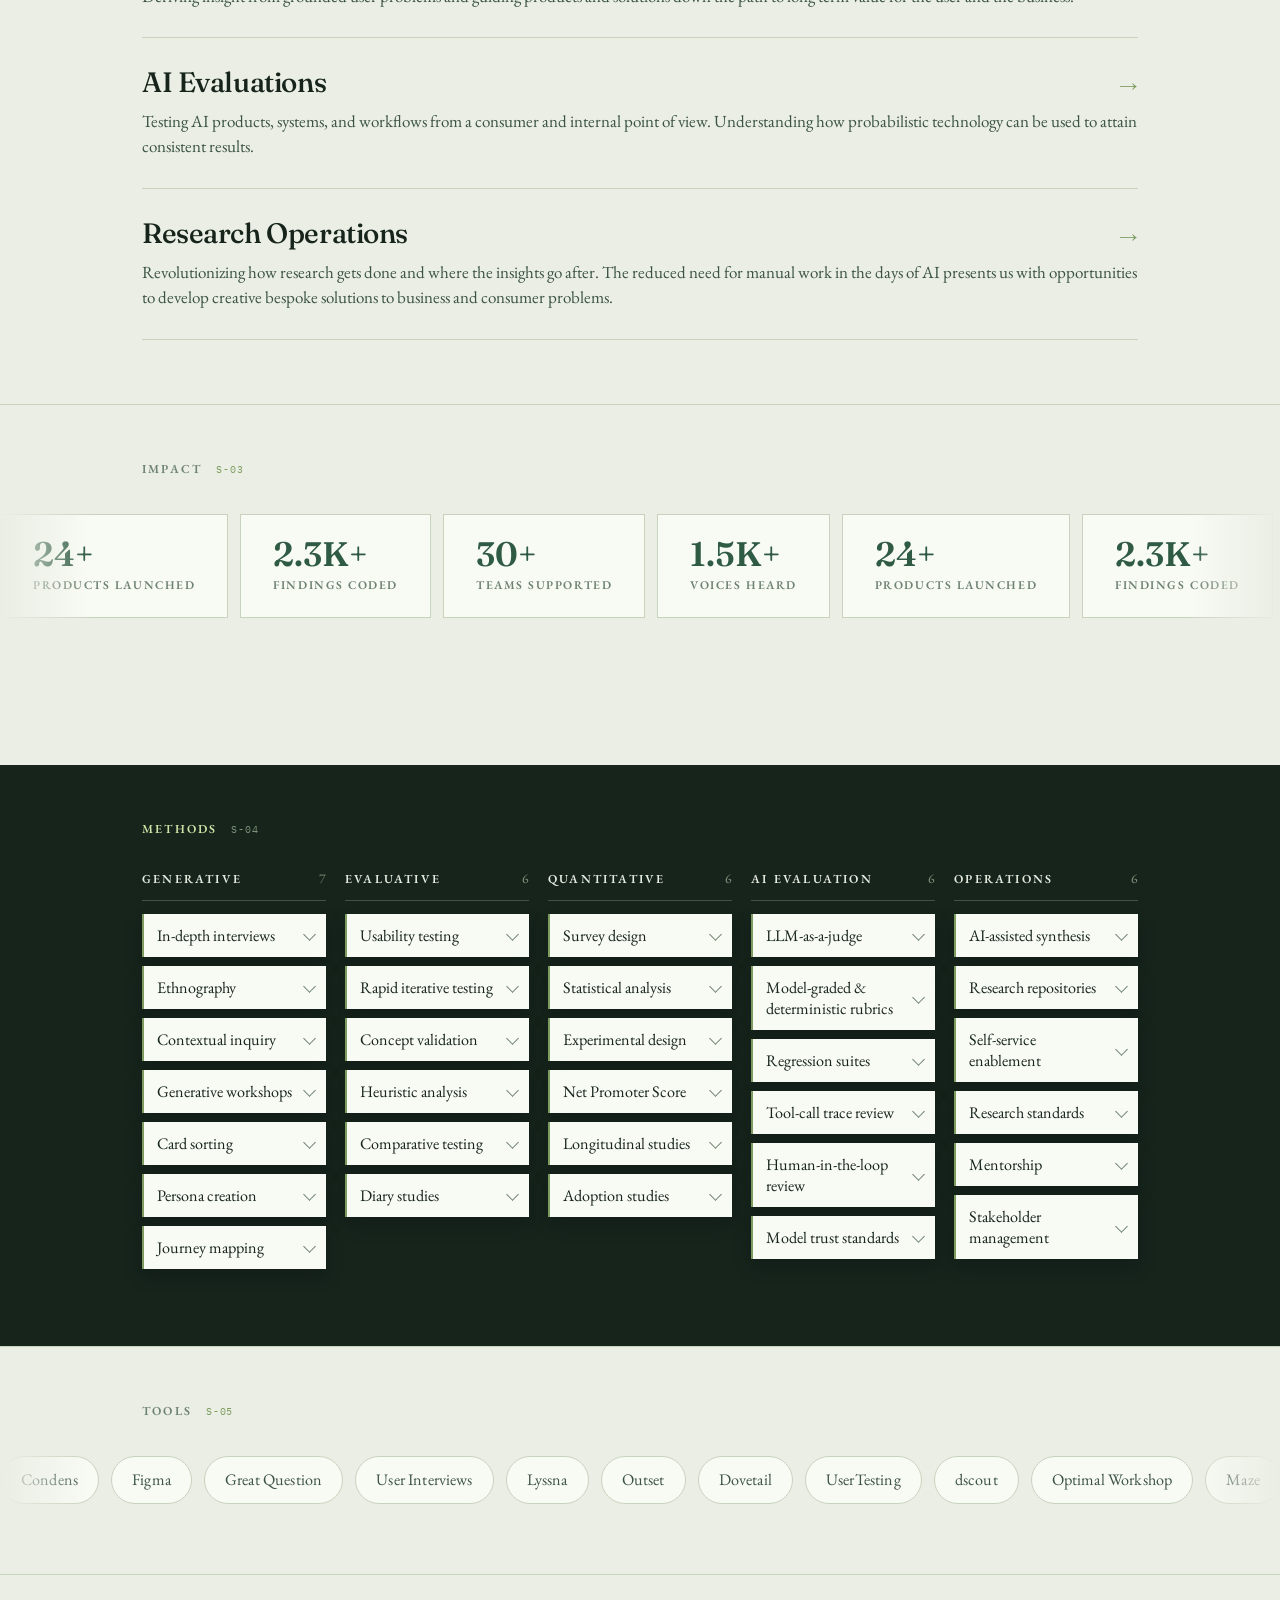
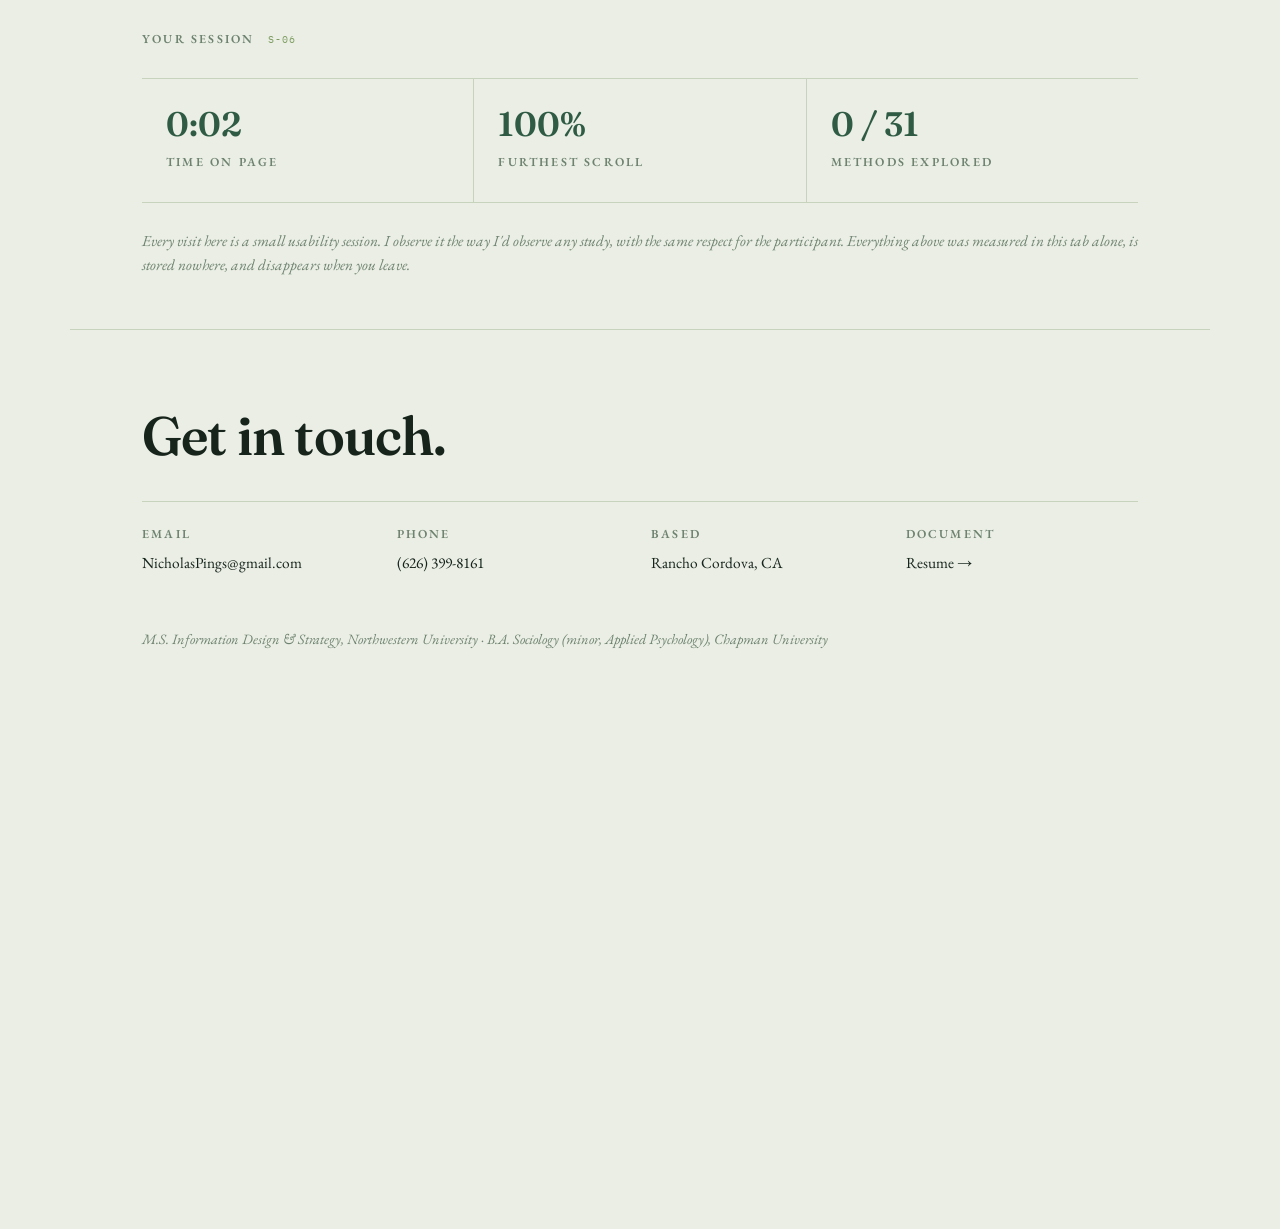
==== commit 5a24d0e7: "Addendum F (R38-R42) + Addendum G: index.html drops Experience, adds Approach, AI evaluation methods" ====
--- a/index.html
+++ b/index.html
@@ -110,9 +110,9 @@
   @media(max-width:760px){.facets{grid-template-columns:1fr;}}
   .facet.facet-head{background-color:var(--card);background-image:linear-gradient(var(--card),var(--card));}
   .facet-head .role-org{margin-bottom:8px;}
-
-  /* ================= roles ================= */
-  .roles{border-top:1px solid var(--rule);margin-bottom:clamp(30px,5vw,64px);}
+  .facets.flow{grid-template-columns:repeat(5,minmax(0,1fr));}
+  .facets.flow .role-org{font-size:clamp(20px,1.9vw,24px);}
+  @media(max-width:1000px){.facets.flow{grid-template-columns:1fr;}}
 
   /* ================= case studies ================= */
   .cases{border-top:1px solid var(--rule);margin-bottom:clamp(30px,5vw,64px);}
@@ -133,53 +133,11 @@
   .disc-card h3{font-family:"Fraunces",Georgia,serif;font-weight:500;font-size:clamp(21px,2.8vw,28px);letter-spacing:-.015em;margin:0;line-height:1.15;}
   .disc-card:hover .case-arrow{transform:translateX(4px);color:var(--pine);}
   .disc-body p{margin:8px 0 0;color:var(--ink-soft);line-height:1.5;}
-  details.role{border-bottom:1px solid var(--rule);}
-  details.role summary{
-    list-style:none;cursor:pointer;display:grid;
-    grid-template-columns:auto minmax(0,1fr) auto;
-    align-items:center;gap:clamp(12px,2.4vw,22px);
-    padding:clamp(18px,2.4vw,26px) 0;
-  }
-  details.role summary::-webkit-details-marker{display:none;}
-  .logo{
-    width:clamp(40px,5vw,52px);height:clamp(40px,5vw,52px);flex:none;
-    border-radius:50%;border:1px solid var(--rule);
-    background-color:var(--card);background-image:linear-gradient(var(--card),var(--card));
-    display:flex;align-items:center;justify-content:center;
-    font-family:"Fraunces",Georgia,serif;font-size:clamp(17px,2vw,22px);
-    color:var(--pine);line-height:1;
-  }
-  .logo img{width:100%;height:100%;border-radius:50%;object-fit:contain;padding:8px;}
   .role-org{
     font-family:"Fraunces",Georgia,serif;font-weight:500;
     font-size:clamp(21px,2.8vw,32px);line-height:1.1;letter-spacing:-.015em;margin:0;
   }
-  .role-title{color:var(--ink-soft);margin:4px 0 0;font-style:italic;font-size:.94em;}
-  .role-when{color:var(--muted);text-align:right;white-space:nowrap;}
-  .chev{
-    display:block;width:11px;height:11px;margin:8px 0 0 auto;
-    border-right:1.5px solid var(--muted);border-bottom:1.5px solid var(--muted);
-    transform:rotate(45deg);transition:transform .3s ease;
-  }
-  details.role[open] .chev{transform:rotate(-135deg);}
-  .role-body{padding:0 0 clamp(24px,3vw,32px);}
-  .role-body p{margin:0;color:var(--ink-soft);line-height:1.55;}
-  .role-body ul{margin:14px 0 0;padding:0;list-style:none;}
-  .role-body li{position:relative;padding-left:16px;margin-bottom:7px;color:var(--ink-soft);line-height:1.5;}
-  .role-body li::before{content:"";position:absolute;left:0;top:.62em;width:7px;height:1.5px;background-color:var(--moss);}
-  details.role[open] .role-body{animation:fadeUp .45s ease both;}
   @keyframes fadeUp{from{opacity:0;transform:translateY(6px);}to{opacity:1;transform:none;}}
-  @media(max-width:640px){
-    details.role summary{grid-template-columns:auto minmax(0,1fr);position:relative;}
-    .role-when{grid-column:2;text-align:left;margin-top:2px;}
-    .chev{display:none;}
-    details.role summary::after{
-      content:"";position:absolute;right:0;top:50%;width:10px;height:10px;
-      border-right:1.5px solid var(--muted);border-bottom:1.5px solid var(--muted);
-      transform:translateY(-70%) rotate(45deg);transition:transform .3s ease;
-    }
-    details.role[open] summary::after{transform:translateY(-30%) rotate(-135deg);}
-  }
 
   /* ================= methods board ================= */
   .sort{
@@ -188,7 +146,8 @@
   }
   .sort .sec-head .label{color:var(--leaf);}
   .sort .sec-code{color:#7E9179;}
-  .board{display:grid;grid-template-columns:repeat(4,minmax(0,1fr));gap:clamp(12px,1.5vw,20px);align-items:start;}
+  .board{display:grid;grid-template-columns:repeat(5,minmax(0,1fr));gap:clamp(12px,1.5vw,20px);align-items:start;}
+  @media(max-width:1100px){.board{grid-template-columns:repeat(3,minmax(0,1fr));}}
   @media(max-width:900px){.board{grid-template-columns:repeat(2,minmax(0,1fr));}}
 
   .cluster{min-width:0;}
@@ -266,10 +225,10 @@
   /* ================= debrief ================= */
   .debrief{border-top:1px solid var(--rule);padding-bottom:clamp(30px,4vw,52px);}
   .debrief-grid{
-    display:grid;grid-template-columns:repeat(4,minmax(0,1fr));gap:1px;
+    display:grid;grid-template-columns:repeat(3,minmax(0,1fr));gap:1px;
     background-color:var(--rule);border-top:1px solid var(--rule);border-bottom:1px solid var(--rule);
   }
-  @media(max-width:760px){.debrief-grid{grid-template-columns:repeat(2,minmax(0,1fr));}}
+  @media(max-width:760px){.debrief-grid{grid-template-columns:repeat(3,minmax(0,1fr));}}
   .d-cell{
     background-color:var(--paper);background-image:linear-gradient(var(--paper),var(--paper));
     padding:clamp(18px,2.4vw,28px) clamp(16px,2vw,24px);
@@ -359,7 +318,7 @@
     .rec-dot{animation:none;}
     .rise,.chip,.cluster-head{opacity:1;transform:none;}
     .mark{background-size:100% 32%;}
-    details.role[open] .role-body,.chip[open] .chip-desc{animation:none;}
+    .chip[open] .chip-desc{animation:none;}
     .observer-log li{animation:none;}
     .observer{transition:none;}
   }
@@ -376,7 +335,7 @@
 <div class="page">
 
 <header class="hero wrap" id="top">
-  <p class="eyebrow label rise d1">Mixed-methods research &middot; Research operations &middot; AI in research</p>
+  <p class="eyebrow label rise d1">Consumer Research &middot; AI Evaluations &middot; Research Operations</p>
   <h1 class="name rise d2">Nicholas Pings Rodriguez<span class="dot">.</span></h1>
   <p class="thesis rise d3"><span class="mark">Adaptive research</span> to support a consistently shifting landscape.</p>
   <div class="rise d4">
@@ -384,49 +343,37 @@
   </div>
 </header>
 
-<section class="band" id="philosophy" data-obs="Philosophy">
+<section class="band" id="approach" data-obs="Approach">
   <div class="wrap">
-    <div class="sec-head"><p class="label">Philosophy</p><span class="sec-code mono">S-01</span></div>
-    <div class="facets">
+    <div class="sec-head"><p class="label">Approach</p><span class="sec-code mono">S-01</span></div>
+    <div class="facets flow">
       <div class="facet facet-head">
-        <h3 class="role-org">Find what matters</h3>
-        <p>Start from the decision on the table and choose the method that can answer it: qualitative, quantitative, or both.</p>
+        <h3 class="role-org">Start with the problem</h3>
+        <p>Anchor the work in the decision it has to inform, whether that's about a product, a model, or a process.</p>
       </div>
       <div class="facet facet-head">
-        <h3 class="role-org">Make it go further</h3>
-        <p>Build the operations, standards, and AI that carry findings past the readout and into the room where decisions get made.</p>
+        <h3 class="role-org">Define the measures</h3>
+        <p>Agree on what success looks like before collecting anything, from task completion to rubric scores to hours saved.</p>
+      </div>
+      <div class="facet facet-head">
+        <h3 class="role-org">Distill insights</h3>
+        <p>Separate signal from noise across transcripts, survey data, and model outputs, and shape it into findings people can act on.</p>
+      </div>
+      <div class="facet facet-head">
+        <h3 class="role-org">Spread the knowledge</h3>
+        <p>Carry findings past the readout and into the room where decisions get made, so anyone can ask about them in their own words.</p>
+      </div>
+      <div class="facet facet-head">
+        <h3 class="role-org">Build durable solutions</h3>
+        <p>Turn one-off answers into standards, evals, and tools that keep working long after the study wraps.</p>
       </div>
     </div>
   </div>
 </section>
 
-<section class="band" id="practice" data-obs="Practice">
-  <div class="wrap">
-    <div class="sec-head"><p class="label">Practice</p><span class="sec-code mono">S-02</span></div>
-    <div class="facets">
-      <div class="facet">
-        <span class="label">Questions before methods</span>
-        <p>A study starts with the questions that the current open decisions depend on. Everything else branches from there.</p>
-      </div>
-      <div class="facet">
-        <span class="label">Cover the whole lifecycle</span>
-        <p>Strategy, discovery, launch, iteration, and the long maintenance tail after. Research belongs at every stage, and the methods adjust as needed.</p>
-      </div>
-      <div class="facet">
-        <span class="label">Apply AI strategically and safely</span>
-        <p>Models help with execution, like screening, tagging, and first-pass synthesis. Direction and the important decisions stay with a person in the loop.</p>
-      </div>
-      <div class="facet">
-        <span class="label">Open access to findings</span>
-        <p>Researchers do the research. Stakeholders get flexible, unrestricted access to what we've found, and can ask about it in their own words, in the context of the problem they're trying to solve.</p>
-      </div>
-    </div>
-  </div>
-</section>
-
 <section class="band" id="disciplines" data-obs="Research disciplines">
   <div class="wrap">
-    <div class="sec-head"><p class="label">Research disciplines</p><span class="sec-code mono">S-03</span></div>
+    <div class="sec-head"><p class="label">Research disciplines</p><span class="sec-code mono">S-02</span></div>
     <p class="disc-intro">I have a passion for employing rigorous practices, challenging assumptions, and unearthing insights. I have designed, conducted, synthesized and reported on studies spanning the gamut of disciplines and methodologies. In academia, I helped design and launch national surveys on social issues. In my professional experience, I've spent years honing in on user problems and guiding businesses toward long term solutions. Now, I'm broadening to understand AI systems, how they serve their users, and how we measure their outputs.</p>
     <div class="cases">
       <a class="disc-card" href="consumer-research.html">
@@ -455,7 +402,7 @@
 </section>
 
 <section class="band impact" id="impact" data-obs="Impact">
-  <div class="wrap"><div class="sec-head"><p class="label">Impact</p><span class="sec-code mono">S-04</span></div></div>
+  <div class="wrap"><div class="sec-head"><p class="label">Impact</p><span class="sec-code mono">S-03</span></div></div>
   <div class="marquee">
     <div class="track track-impact">
       <div class="stat"><span class="stat-num">24+</span><span class="stat-label">Products launched</span></div>
@@ -466,73 +413,9 @@
   </div>
 </section>
 
-<section class="band" id="work" data-obs="Experience">
-  <div class="wrap">
-    <div class="sec-head"><p class="label">Experience</p><span class="sec-code mono">S-05</span></div>
-    <div class="roles">
-
-      <details class="role" data-role="Experian">
-        <summary>
-          <!-- swap the letter for <img src="experian.svg" alt="Experian"> when you have the asset -->
-          <span class="logo" aria-hidden="true">E</span>
-          <span>
-            <h3 class="role-org">Experian Consumer Services</h3>
-            <p class="role-title">Sr. User Experience Researcher</p>
-          </span>
-          <span class="role-when label">2021 &mdash; Present<span class="chev"></span></span>
-        </summary>
-        <div class="role-body">
-          <p>I research across the full consumer product portfolio, and across the full life of each product too, from strategic groundwork through launch, iteration, and long-term maintenance. The method changes depending on the stage.</p>
-          <ul>
-            <li>Rebuilt research operations over about two years: self-service access for stakeholders, research standards, onboarding, and mentoring.</li>
-            <li>Led research on integrating generative AI into the consumer experience; recommendations shaped Experian's educational tools.</li>
-            <li>Introduced AI-assisted screening, analysis, and synthesis, and set the standards for where a model is trusted and where a person decides.</li>
-            <li>Helped define Experian's internal Applied AI practices, and work closely with the Applied AI team on pilot projects: a research knowledge base, a PMO agent, and skill kits. Also built PII-stripping preprocessing tools and competitor monitoring.</li>
-            <li>Partner with design, engineering, and product teams, translating findings into roadmaps and design decisions.</li>
-          </ul>
-        </div>
-      </details>
-
-      <details class="role" data-role="HP">
-        <summary>
-          <!-- swap the letters for <img src="hp.svg" alt="HP Inc."> when you have the asset -->
-          <span class="logo" aria-hidden="true">H</span>
-          <span>
-            <h3 class="role-org">HP Inc.</h3>
-            <p class="role-title">UX Researcher, Contract &middot; Personal Systems Software</p>
-          </span>
-          <span class="role-when label">May &mdash; Nov 2021<span class="chev"></span></span>
-        </summary>
-        <div class="role-body">
-          <p>At HP I ran launch-aligned studies across Wolf Security, including VPN and antivirus protection, plus webcam utilities and HP Dev One. I also facilitated design thinking workshops with a cross-functional team spanning several business units.</p>
-        </div>
-      </details>
-
-      <details class="role" data-role="Freelance">
-        <summary>
-          <span class="logo" aria-hidden="true">F</span>
-          <span>
-            <h3 class="role-org">Freelance</h3>
-            <p class="role-title">Principal User Experience Researcher</p>
-          </span>
-          <span class="role-when label">2018 &mdash; 2021<span class="chev"></span></span>
-        </summary>
-        <div class="role-body">
-          <p>I scoped and ran full research programs for clients in travel, health and wellness, and personal organization, across various platforms.</p>
-          <ul>
-            <li>Usability studies, concept validation, comparative testing, and generative workshops.</li>
-            <li>Delivered executive readouts, personas, journey maps, NPS and statistical analysis, and prioritized recommendations.</li>
-          </ul>
-        </div>
-      </details>
-
-    </div>
-  </div>
-</section>
-
 <section class="sort" id="methods" data-obs="Methods">
   <div class="wrap">
-    <div class="sec-head"><p class="label">Methods</p><span class="sec-code mono">S-06</span></div>
+    <div class="sec-head"><p class="label">Methods</p><span class="sec-code mono">S-04</span></div>
 
     <div class="board" id="board">
 
@@ -568,6 +451,16 @@
       </div>
 
       <div class="cluster">
+        <div class="cluster-head"><span class="label">AI evaluation</span><span class="n">6</span></div>
+        <details class="chip"><summary><span class="chip-name">LLM-as-a-judge</span><span class="chip-caret" aria-hidden="true"></span></summary><p class="chip-desc">A model makes the call when it safely can, inside fixed human checkpoints, and a person steps in when it can't.</p></details>
+        <details class="chip"><summary><span class="chip-name">Model-graded &amp; deterministic rubrics</span><span class="chip-caret" aria-hidden="true"></span></summary><p class="chip-desc">Deterministic checks for what can be checked exactly, and a model-graded rubric for what can't.</p></details>
+        <details class="chip"><summary><span class="chip-name">Regression suites</span><span class="chip-caret" aria-hidden="true"></span></summary><p class="chip-desc">The same eval rerun before and after a fix, to prove the fix held.</p></details>
+        <details class="chip"><summary><span class="chip-name">Tool-call trace review</span><span class="chip-caret" aria-hidden="true"></span></summary><p class="chip-desc">Grading what an agent actually called, not just whether its reply sounded right.</p></details>
+        <details class="chip"><summary><span class="chip-name">Human-in-the-loop review</span><span class="chip-caret" aria-hidden="true"></span></summary><p class="chip-desc">Researcher sign-off and manager approval before anything a model produced is released.</p></details>
+        <details class="chip"><summary><span class="chip-name">Model trust standards</span><span class="chip-caret" aria-hidden="true"></span></summary><p class="chip-desc">Written rules for where a model is trusted and where a person decides.</p></details>
+      </div>
+
+      <div class="cluster">
         <div class="cluster-head"><span class="label">Operations</span><span class="n">6</span></div>
         <details class="chip"><summary><span class="chip-name">AI-assisted synthesis</span><span class="chip-caret" aria-hidden="true"></span></summary><p class="chip-desc">Models handle transcription, tagging, and first-pass analysis under defined review standards.</p></details>
         <details class="chip"><summary><span class="chip-name">Research repositories</span><span class="chip-caret" aria-hidden="true"></span></summary><p class="chip-desc">A searchable store of findings so prior work is reused rather than rediscovered.</p></details>
@@ -582,7 +475,7 @@
 </section>
 
 <section class="band tools" id="tools" data-obs="Tools">
-  <div class="wrap"><div class="sec-head"><p class="label">Tools</p><span class="sec-code mono">S-07</span></div></div>
+  <div class="wrap"><div class="sec-head"><p class="label">Tools</p><span class="sec-code mono">S-05</span></div></div>
   <div class="marquee">
     <div class="track">
       <span class="tool">Condens</span><span class="tool">Figma</span><span class="tool">Great Question</span>
@@ -592,18 +485,18 @@
       <span class="tool">Sprig</span><span class="tool">FigJam</span><span class="tool">Miro</span>
       <span class="tool">Tableau</span><span class="tool">SPSS</span><span class="tool">Ethnio</span>
       <span class="tool">Jira</span><span class="tool">UserZoom</span><span class="tool">TheyDo</span><span class="tool">LookBack</span>
+      <span class="tool">Promptfoo</span><span class="tool">LangSmith</span><span class="tool">Python</span>
     </div>
   </div>
 </section>
 
 <section class="band debrief" id="debrief" data-obs="Debrief">
   <div class="wrap">
-    <div class="sec-head"><p class="label">Your session</p><span class="sec-code mono">S-08</span></div>
+    <div class="sec-head"><p class="label">Your session</p><span class="sec-code mono">S-06</span></div>
     <div class="debrief-grid">
       <div class="d-cell"><span class="d-num" id="dTime">0:00</span><span class="label">Time on page</span></div>
       <div class="d-cell"><span class="d-num" id="dDepth">0%</span><span class="label">Furthest scroll</span></div>
-      <div class="d-cell"><span class="d-num" id="dMethods">0 / 25</span><span class="label">Methods explored</span></div>
-      <div class="d-cell"><span class="d-num" id="dRoles">0 / 3</span><span class="label">Roles opened</span></div>
+      <div class="d-cell"><span class="d-num" id="dMethods">0 / 31</span><span class="label">Methods explored</span></div>
     </div>
     <p class="debrief-note">Every visit here is a small usability session. I observe it the way I'd observe any study, with the same respect for the participant. Everything above was measured in this tab alone, is stored nowhere, and disappears when you leave.</p>
   </div>
@@ -671,14 +564,6 @@
     t.style.animationDuration = (base * reps) + 's';
   });
 
-  /* ---------- roles: one open at a time ---------- */
-  var roles = document.querySelectorAll('details.role');
-  roles.forEach(function(d){
-    d.addEventListener('toggle', function(){
-      if (d.open) roles.forEach(function(o){ if (o !== d) o.open = false; });
-    });
-  });
-
   /* ================================================================
      THE OBSERVER — this page runs a small, fully local usability
      session on its reader. Nothing is stored; nothing leaves the tab.
@@ -735,11 +620,9 @@
         if (e.isIntersecting && name && !seen[name]){
           seen[name] = true;
           var lines = {
-            'Philosophy':'Participant reaches Philosophy. Reading pattern assumed F-shaped.',
-            'Practice':'Participant reaches Practice. Four principles, no pop quiz.',
+            'Approach':'Participant reaches Approach. Five steps, read in order.',
             'Selected Work':'Participant reaches the case studies. Three to choose from.',
             'Impact':'Impact numbers in view. Noticed, presumably.',
-            'Experience':'Participant reaches Experience. The rows are waiting for a first click.',
             'Methods':'Methods board in view. The cards sorted themselves.',
             'Tools':'Tools marquee observed. It doesn\'t stop. Neither does research.',
             'Debrief':'Participant reaches the debrief. Full scroll achieved.'
@@ -776,27 +659,10 @@
           methodSeen[label] = true;
           methodsOpened++;
           var dm = document.getElementById('dMethods');
-          if (dm) dm.textContent = methodsOpened + ' / 25';
+          if (dm) dm.textContent = methodsOpened + ' / ' + chips.length;
           if (methodsOpened === 1) note('First method opened: "' + label + '". Curiosity confirmed.');
           else if (methodsOpened === 5) note('Five methods explored. A thorough participant.');
-          else if (methodsOpened === 25) note('All 25 methods opened. Above and beyond.');
-        }
-      }
-    });
-  });
-
-  /* roles opened */
-  var rolesOpened = 0, roleSeen = {};
-  roles.forEach(function(d){
-    d.addEventListener('toggle', function(){
-      if (d.open){
-        var r = d.getAttribute('data-role');
-        if (r && !roleSeen[r]){
-          roleSeen[r] = true;
-          rolesOpened++;
-          var dr = document.getElementById('dRoles');
-          if (dr) dr.textContent = rolesOpened + ' / 3';
-          note('Participant expands ' + r + '. Task success.');
+          else if (methodsOpened === chips.length) note('All ' + chips.length + ' methods opened. Above and beyond.');
         }
       }
     });
@@ -829,7 +695,7 @@
   function runDebrief(){
     if (debriefed) return;
     debriefed = true;
-    var methods = listOf(methodSeen), rolesSeen = listOf(roleSeen);
+    var methods = listOf(methodSeen);
     var sectionsSeen = listOf(seen).length;
     var sectionTotal = document.querySelectorAll('[data-obs]').length;
     var mins = Math.floor((Date.now() - t0) / 60000);
@@ -838,14 +704,11 @@
       ['Duration: ' + stamp() + '. ' + (mins >= 2 ? 'A considered read. Coffee may have been involved.' : 'Brisk. The participant knows what they came for.'), 'note-key'],
       ['Coverage: ' + sectionsSeen + ' of ' + sectionTotal + ' sections reached. ' + (sectionsSeen >= sectionTotal ? 'Complete. No skipped tasks.' : 'A few were scrolled past. Noted without judgment.'), 'note-key'],
       [methods.length
-        ? 'Methods opened: ' + methods.length + ' of 25 (' + joinNames(methods, 3) + '). ' + (methods.length >= 5 ? 'A hands-on participant.' : 'Selective. Respect.')
+        ? 'Methods opened: ' + methods.length + ' of ' + chips.length + ' (' + joinNames(methods, 3) + '). ' + (methods.length >= 5 ? 'A hands-on participant.' : 'Selective. Respect.')
         : 'Methods opened: none. The board was admired from a respectful distance.', 'note-key'],
-      [rolesSeen.length
-        ? 'Roles expanded: ' + rolesSeen.length + ' of 3 (' + rolesSeen.join(', ') + '). The details were wanted.'
-        : 'Roles expanded: none. The headlines were enough, apparently.', 'note-key'],
       ['Pauses observed: ' + idleCount + '. ' + (idleCount ? 'Reflection, or a second tab. Both are valid.' : 'Momentum held the whole way.'), 'note-key'],
       ['Finding 1: The participant made it to the end. Content held attention, which is the whole point.'],
-      ['Finding 2: ' + (methods.length || rolesSeen.length ? 'The participant clicked things. Interest moved from passive to active.' : 'The participant read rather than clicked. A reader, not a clicker.')],
+      ['Finding 2: ' + (methods.length ? 'The participant clicked things. Interest moved from passive to active.' : 'The participant read rather than clicked. A reader, not a clicker.')],
       ['Recommendation: Get in touch. The details are just above this panel.'],
       ['Session closed. Thank you for participating. Nothing was recorded, and nothing leaves this tab.', 'note-head']
     ];
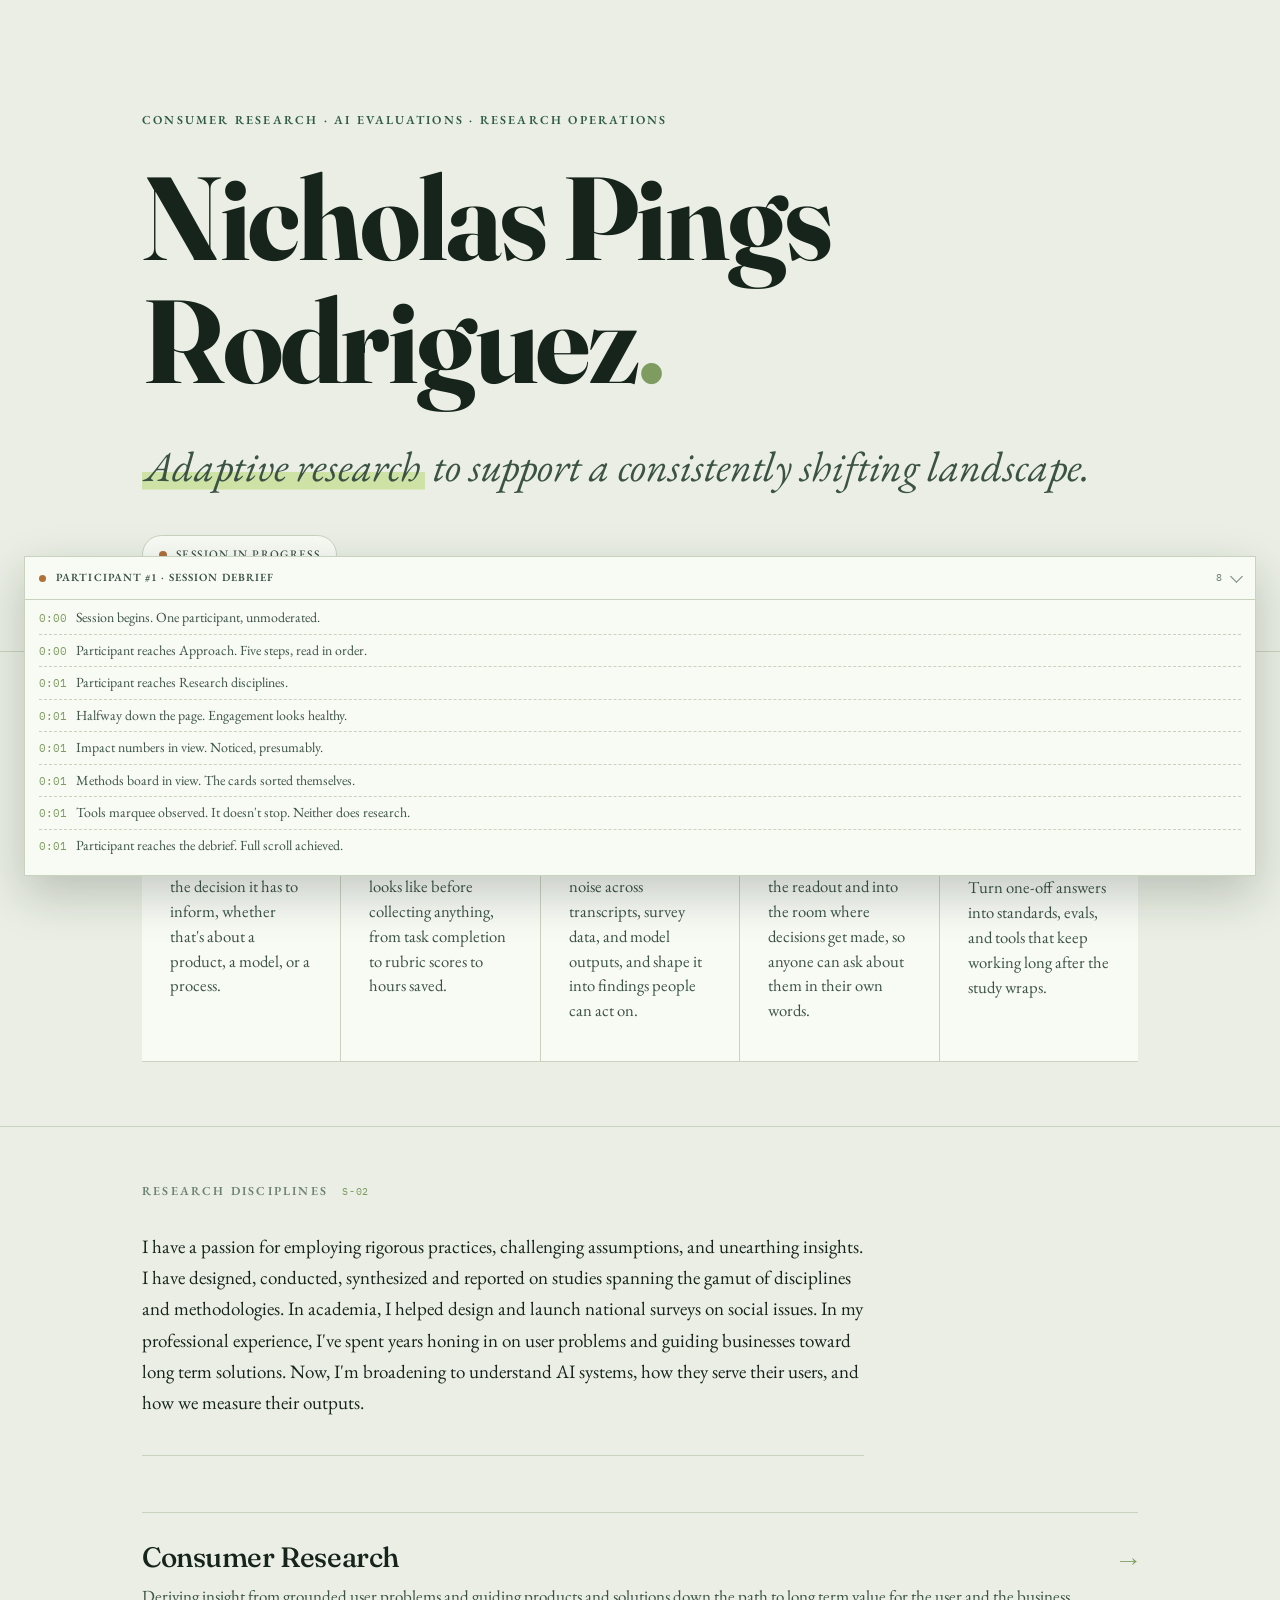
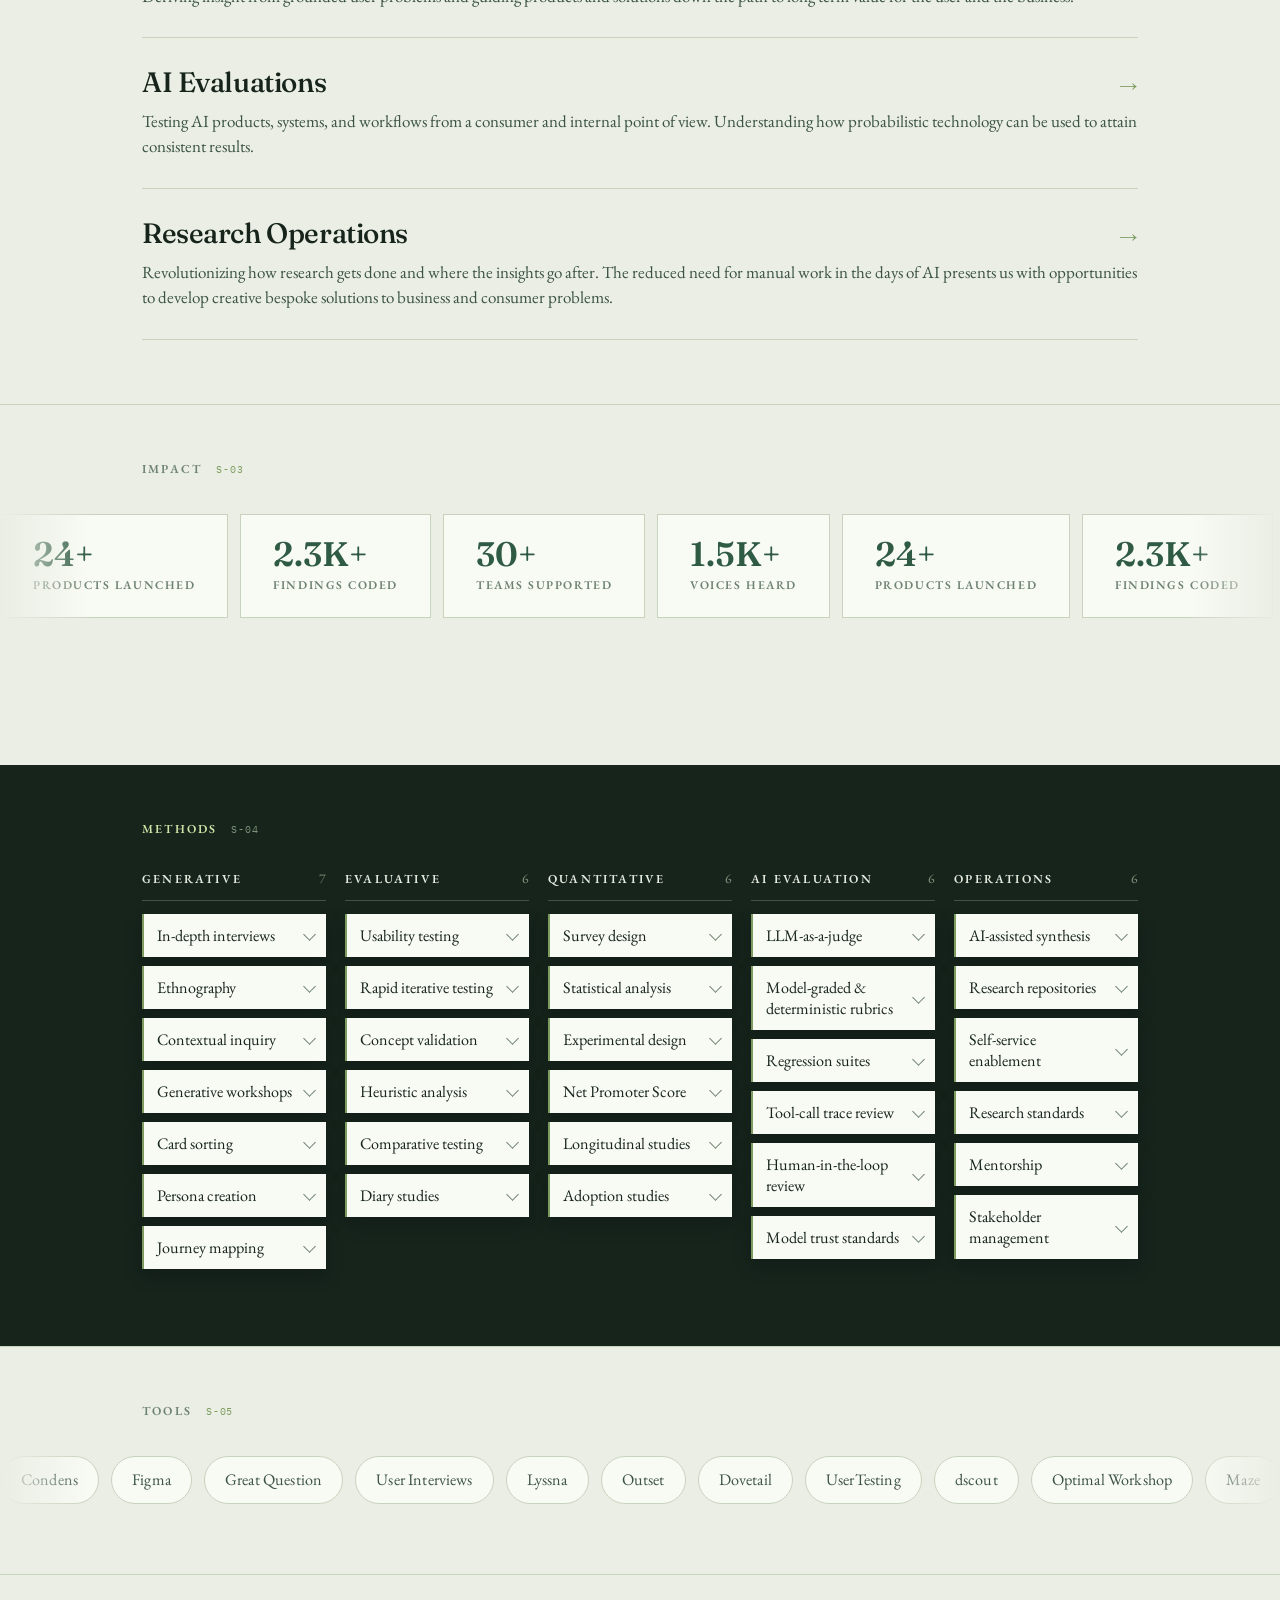
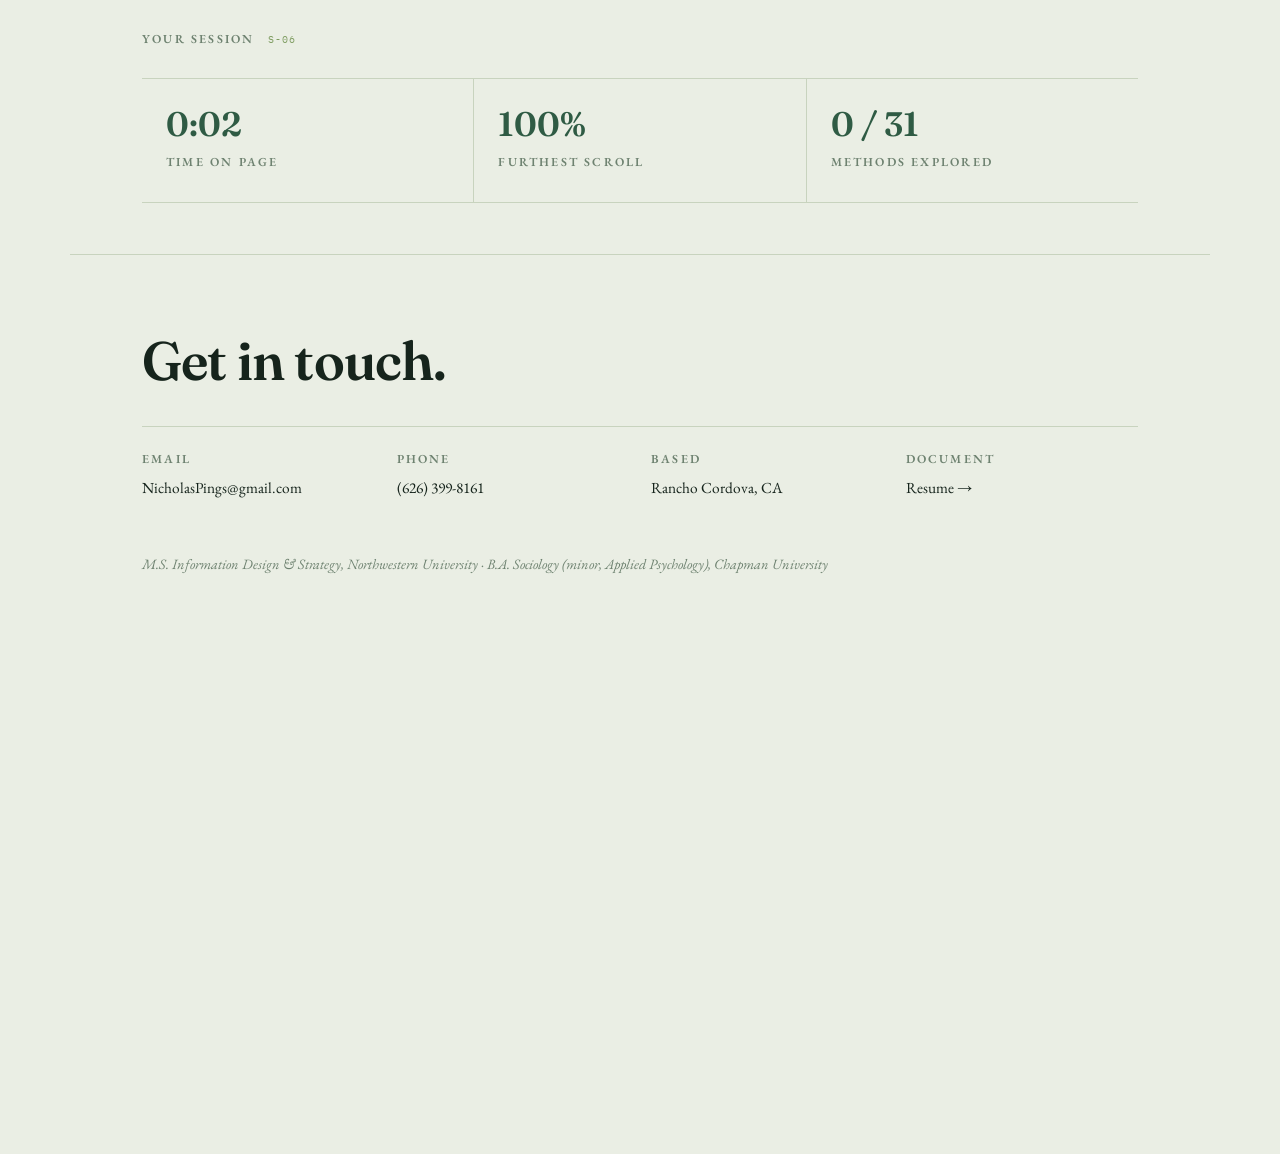
==== commit f6852841: "Remove preachy 'small usability session' debrief blurb per Nick Removes the .debrief-note paragraph " ====
--- a/index.html
+++ b/index.html
@@ -498,7 +498,6 @@
       <div class="d-cell"><span class="d-num" id="dDepth">0%</span><span class="label">Furthest scroll</span></div>
       <div class="d-cell"><span class="d-num" id="dMethods">0 / 31</span><span class="label">Methods explored</span></div>
     </div>
-    <p class="debrief-note">Every visit here is a small usability session. I observe it the way I'd observe any study, with the same respect for the participant. Everything above was measured in this tab alone, is stored nowhere, and disappears when you leave.</p>
   </div>
 </section>
 
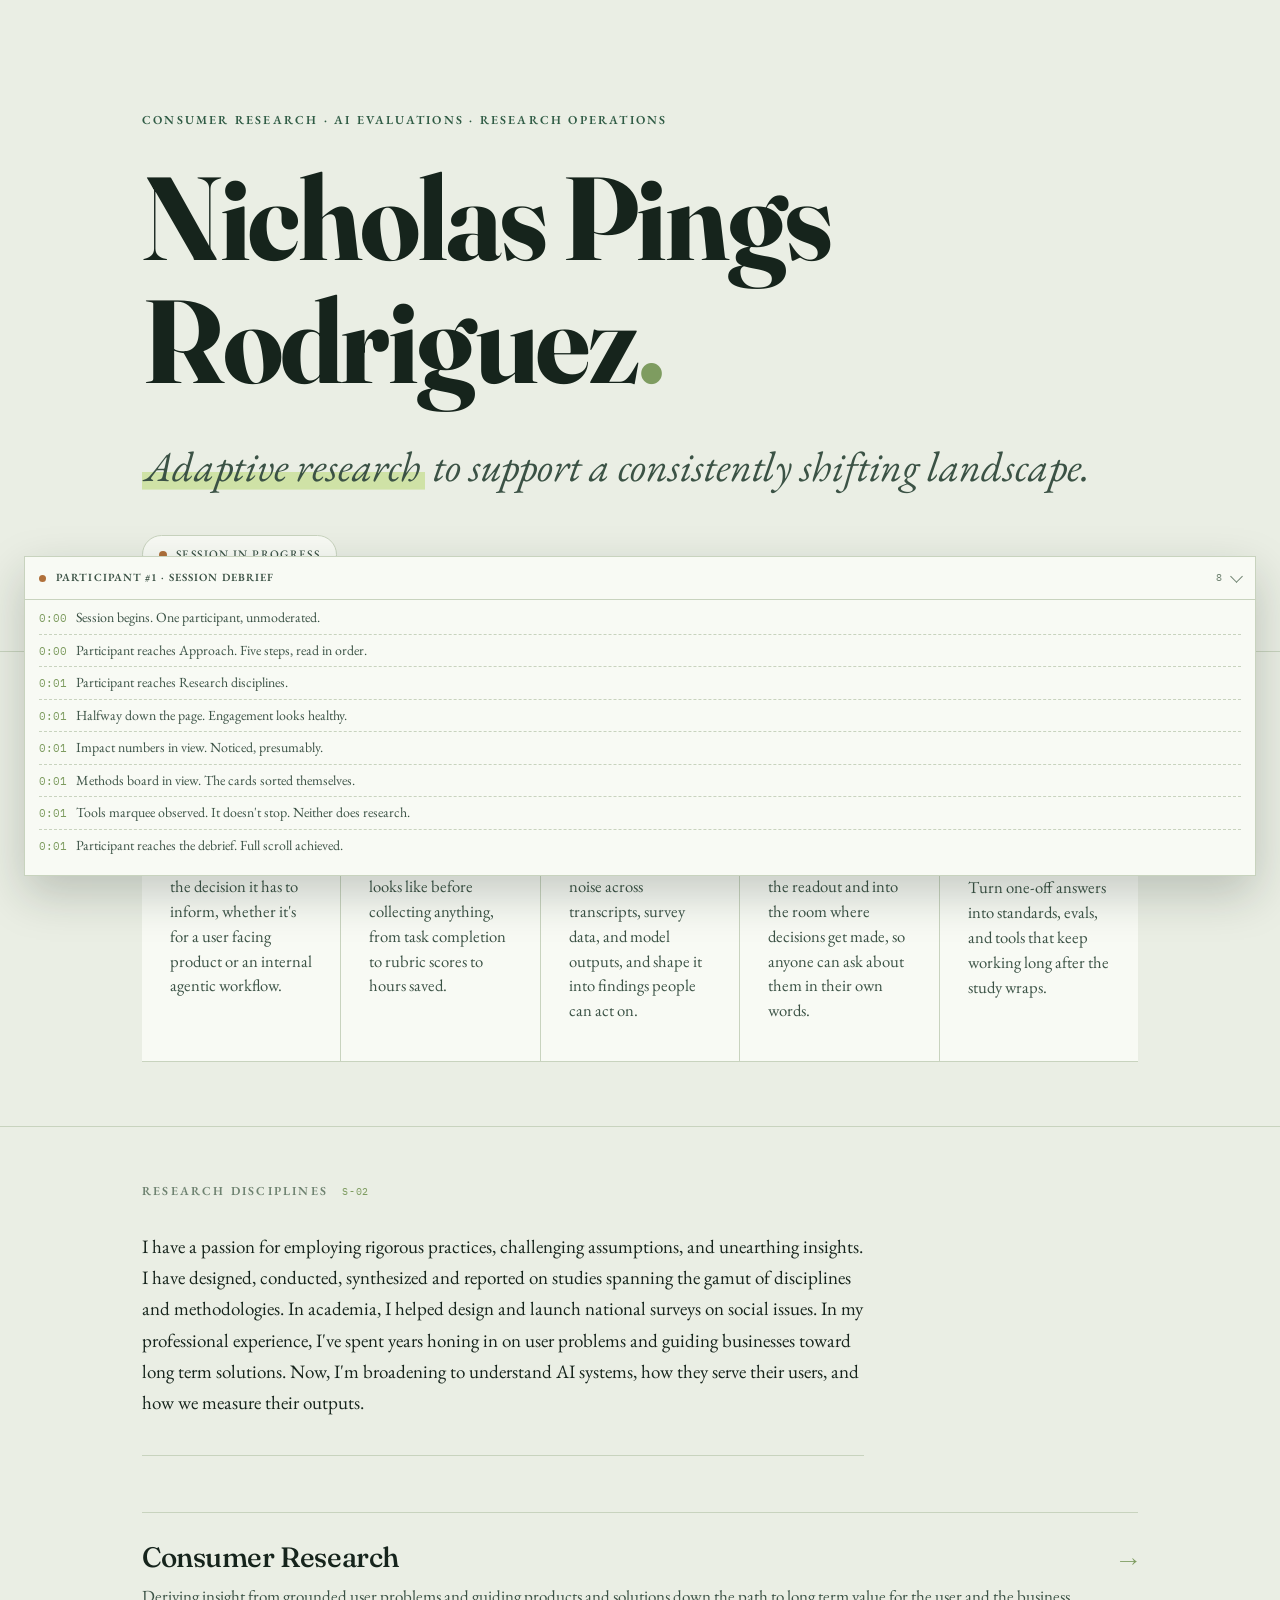
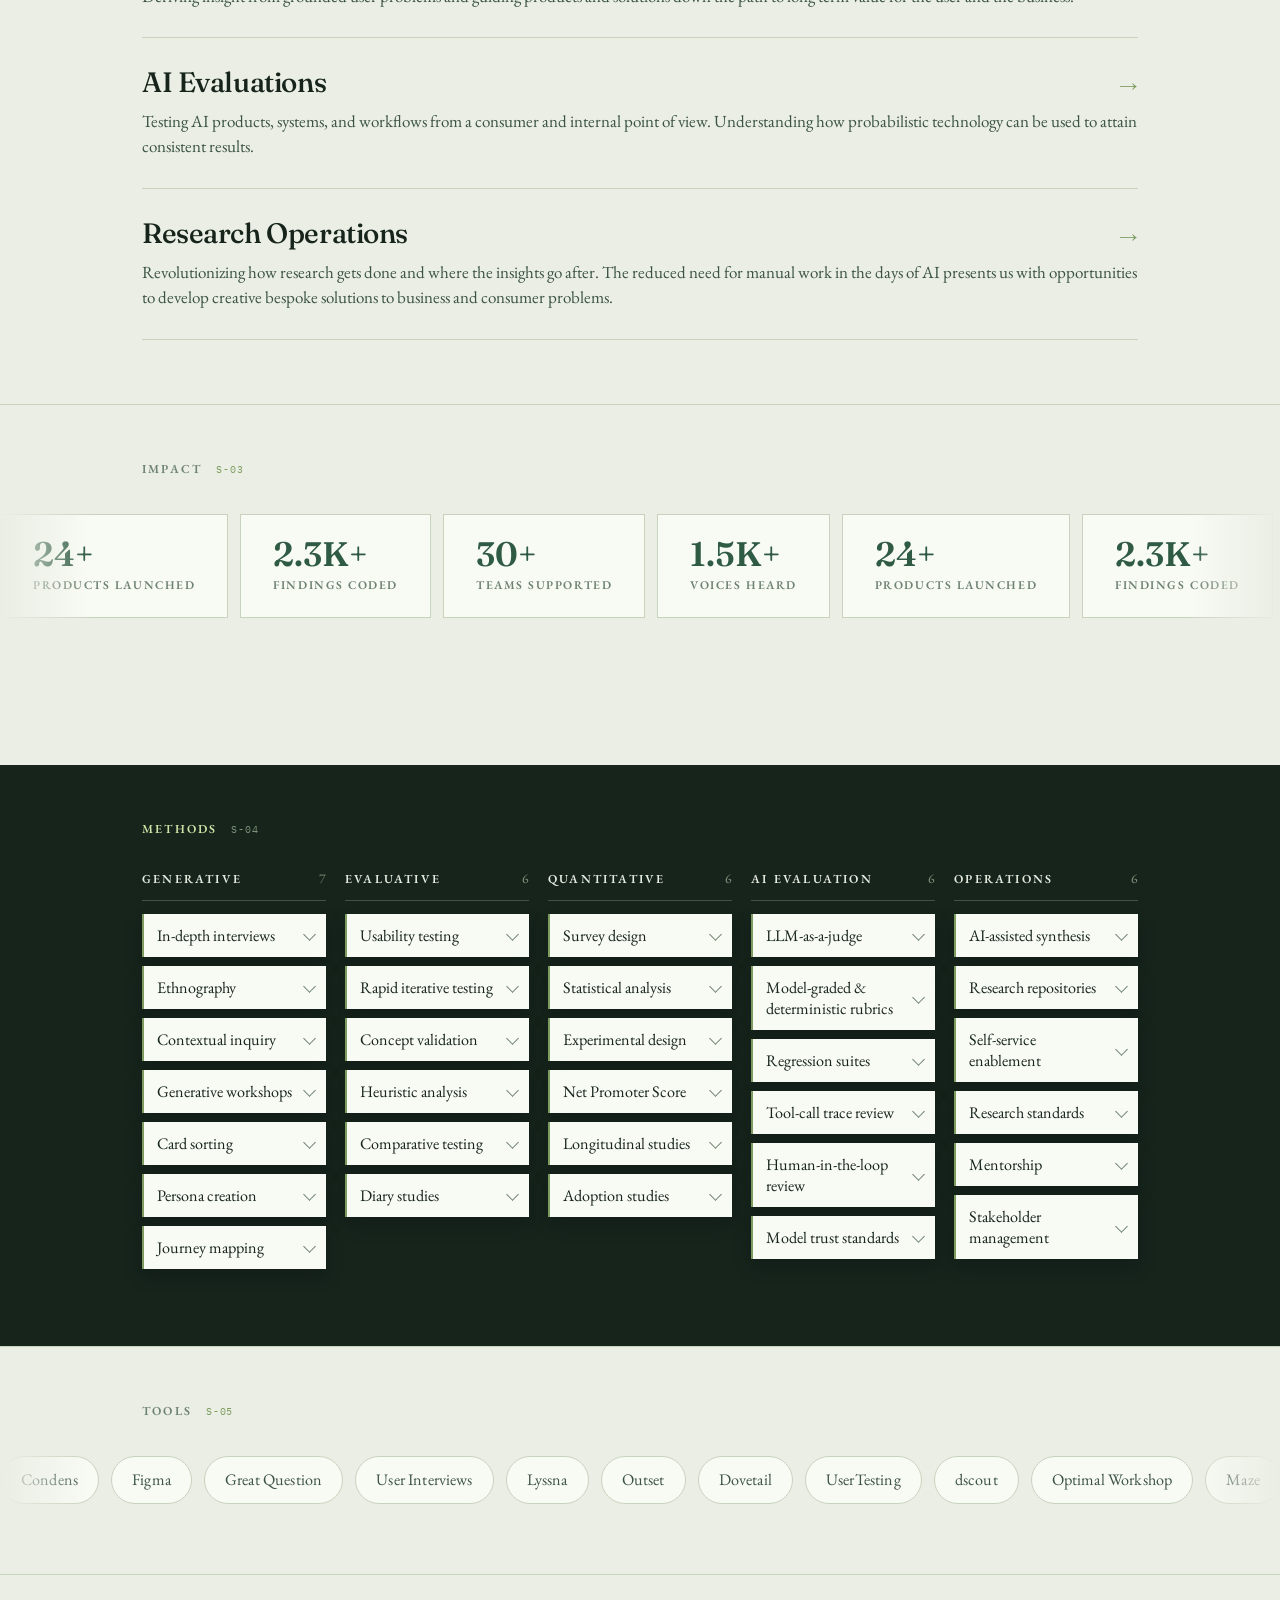
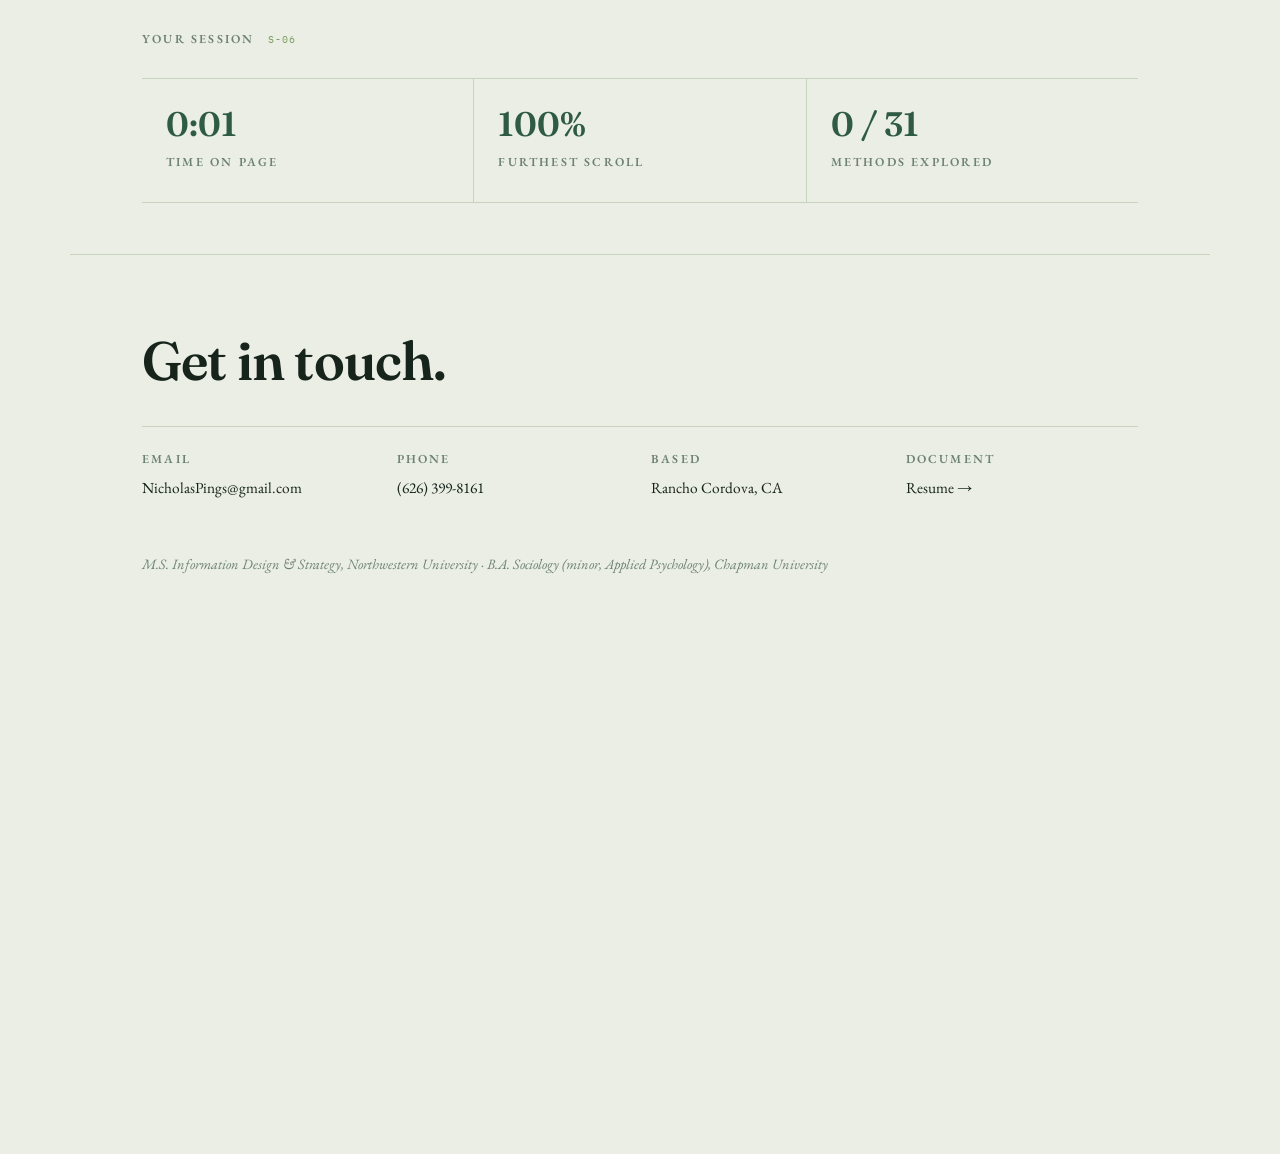
==== commit 77936dd9: "Approach section: first entry sentence now 'user facing product or internal agentic workflow' (Adden" ====
--- a/index.html
+++ b/index.html
@@ -349,7 +349,7 @@
     <div class="facets flow">
       <div class="facet facet-head">
         <h3 class="role-org">Start with the problem</h3>
-        <p>Anchor the work in the decision it has to inform, whether that's about a product, a model, or a process.</p>
+        <p>Anchor the work in the decision it has to inform, whether it's for a user facing product or an internal agentic workflow.</p>
       </div>
       <div class="facet facet-head">
         <h3 class="role-org">Define the measures</h3>
